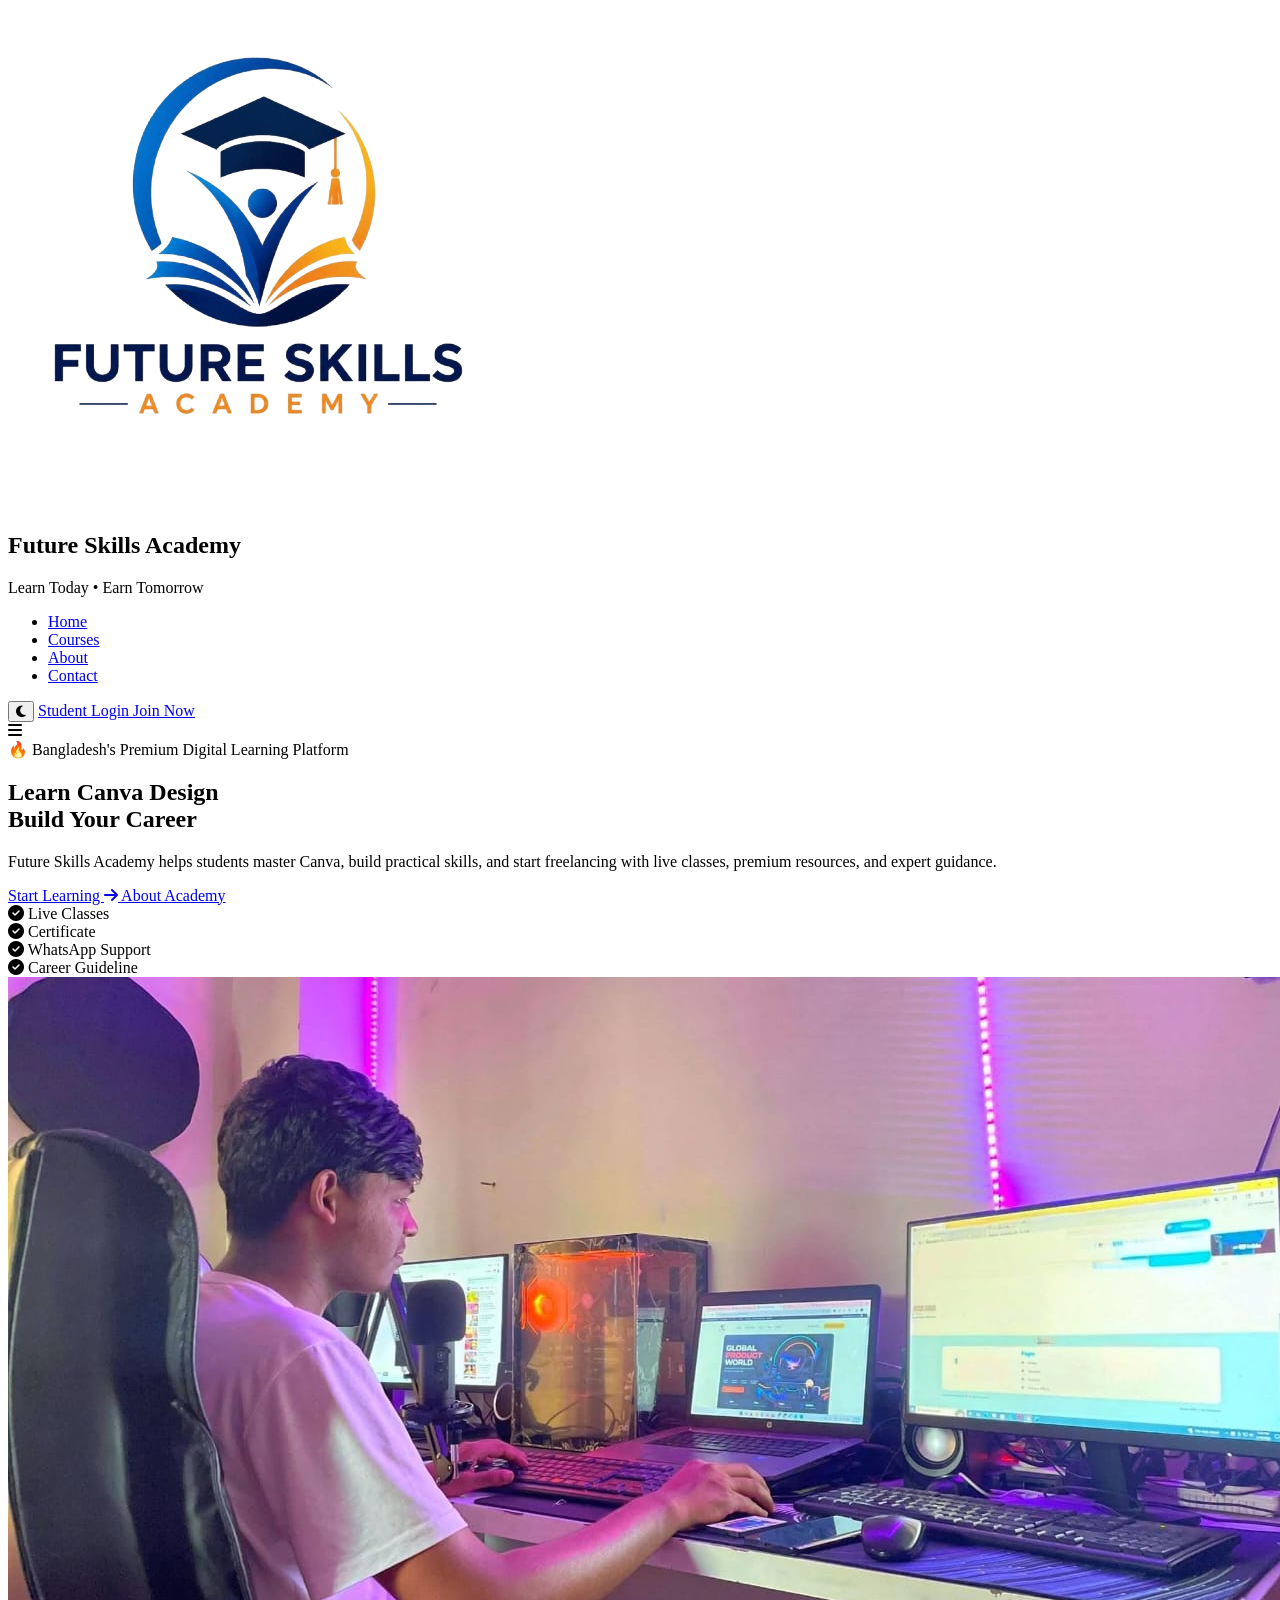
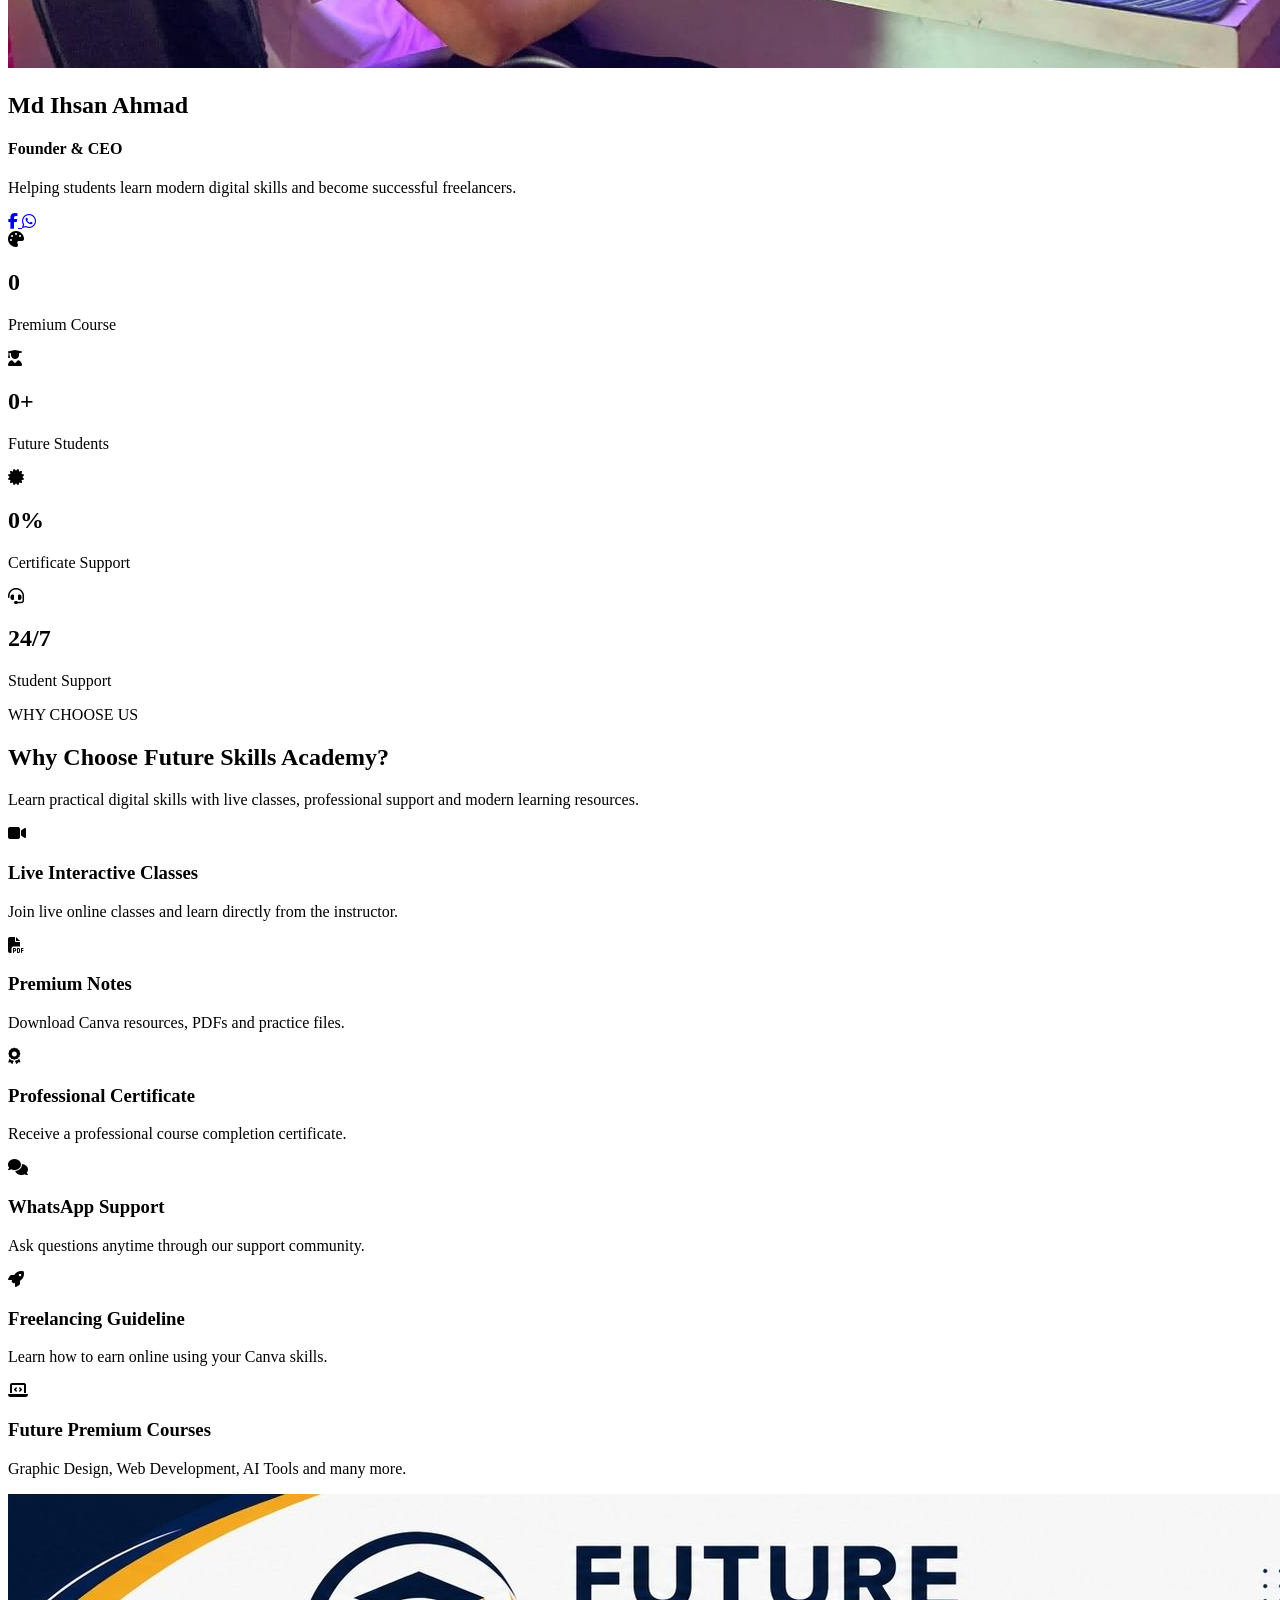
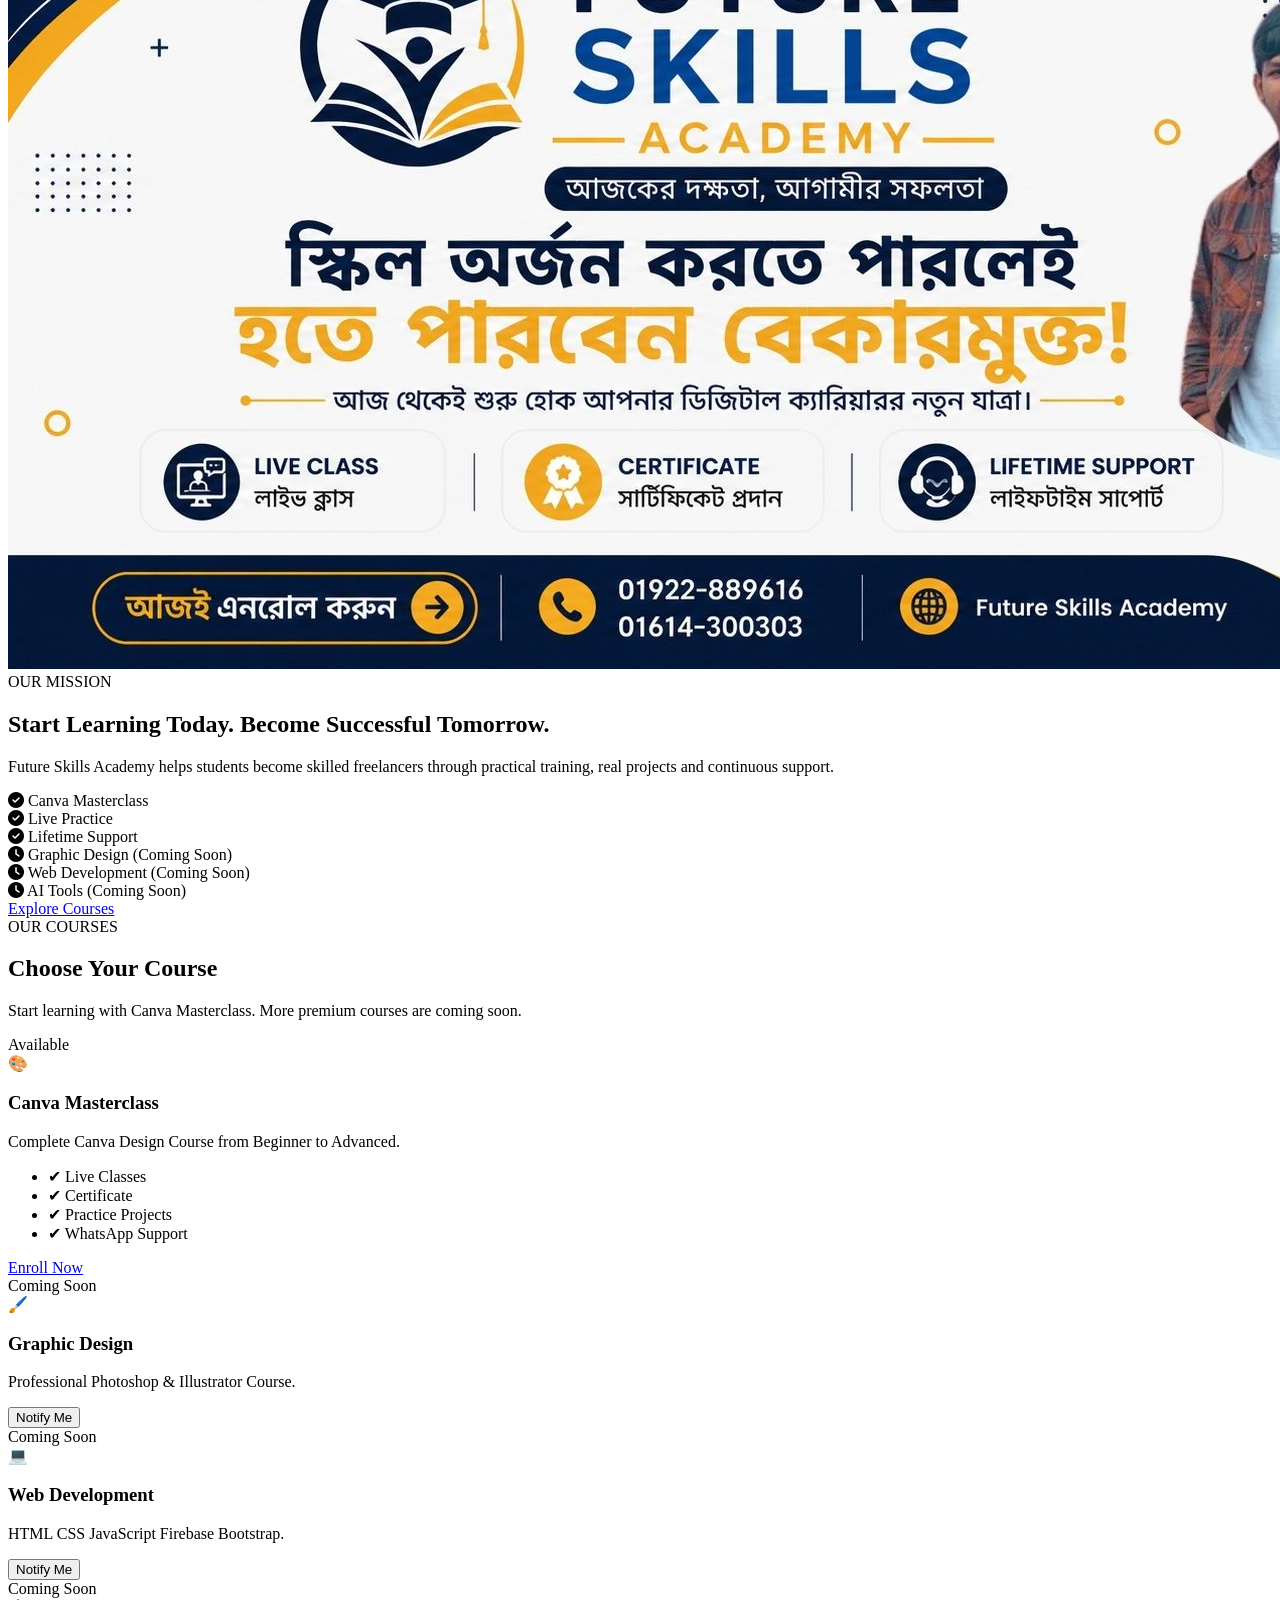
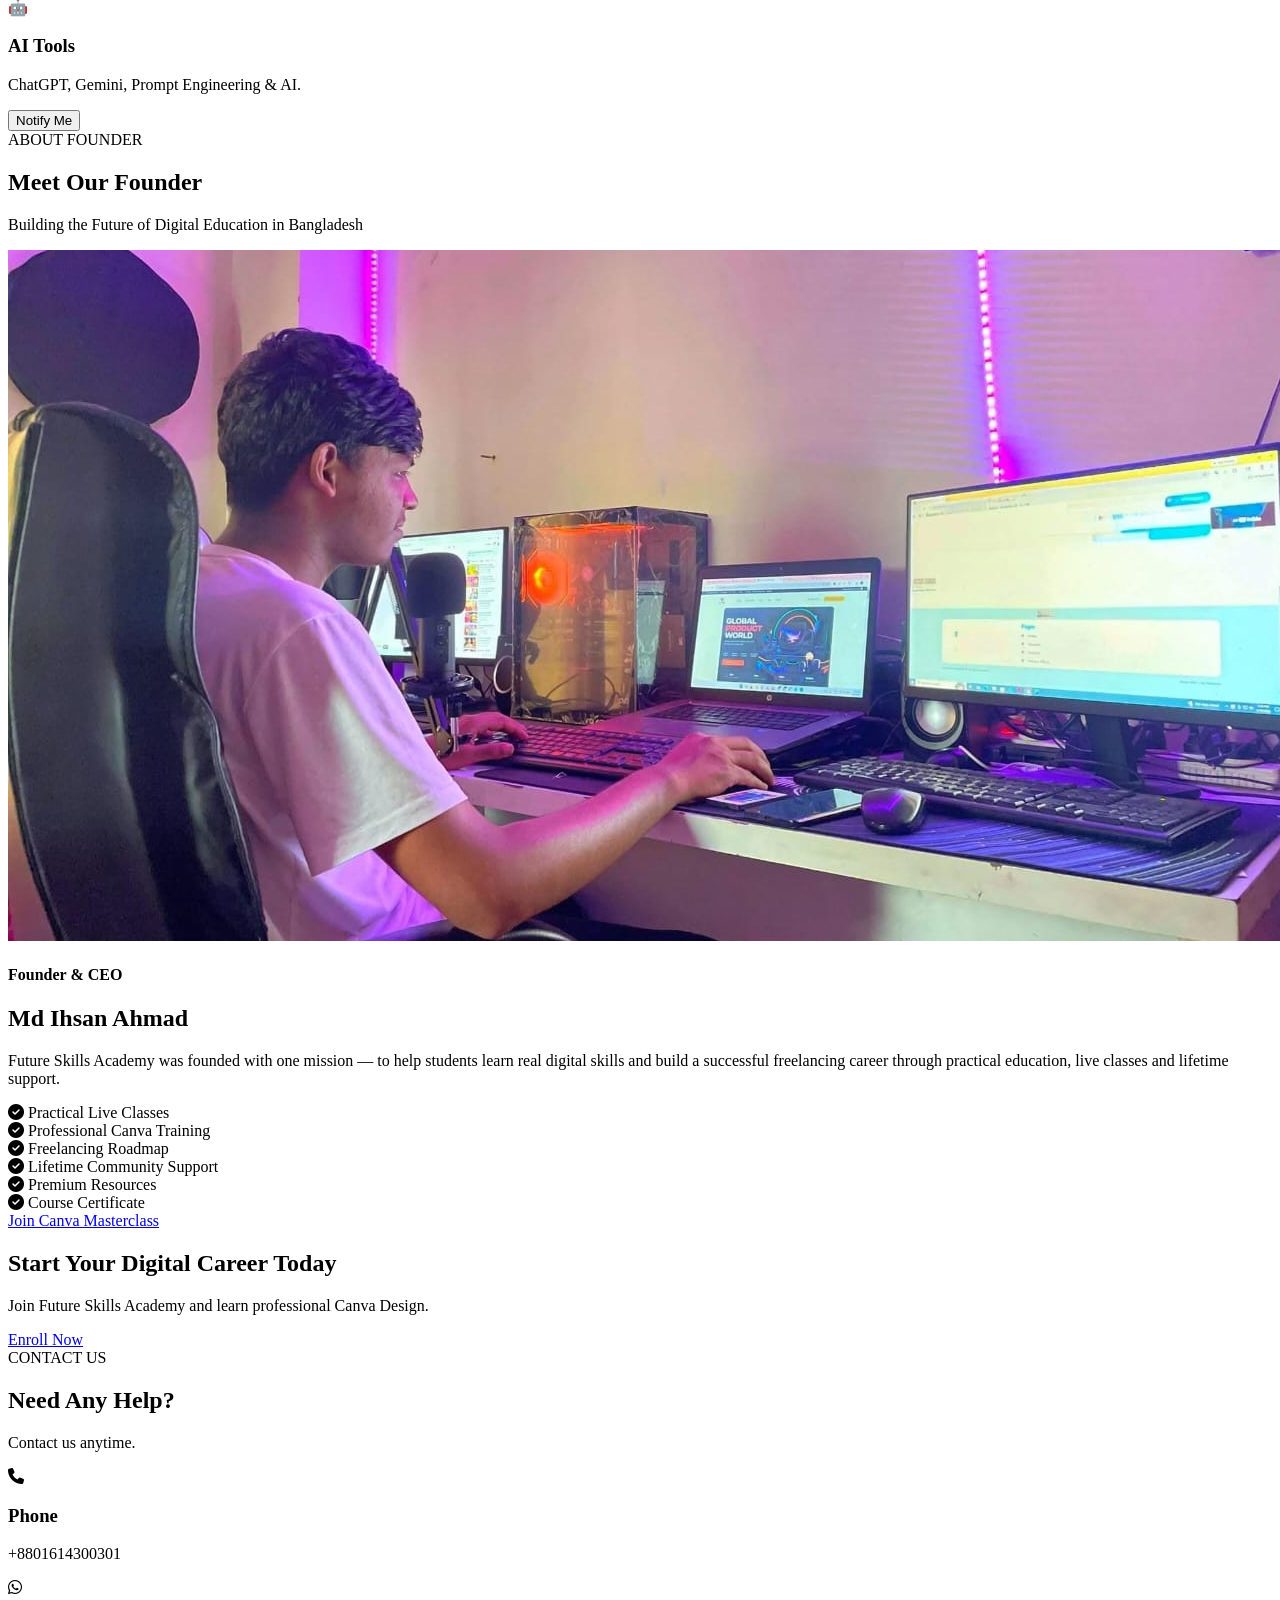
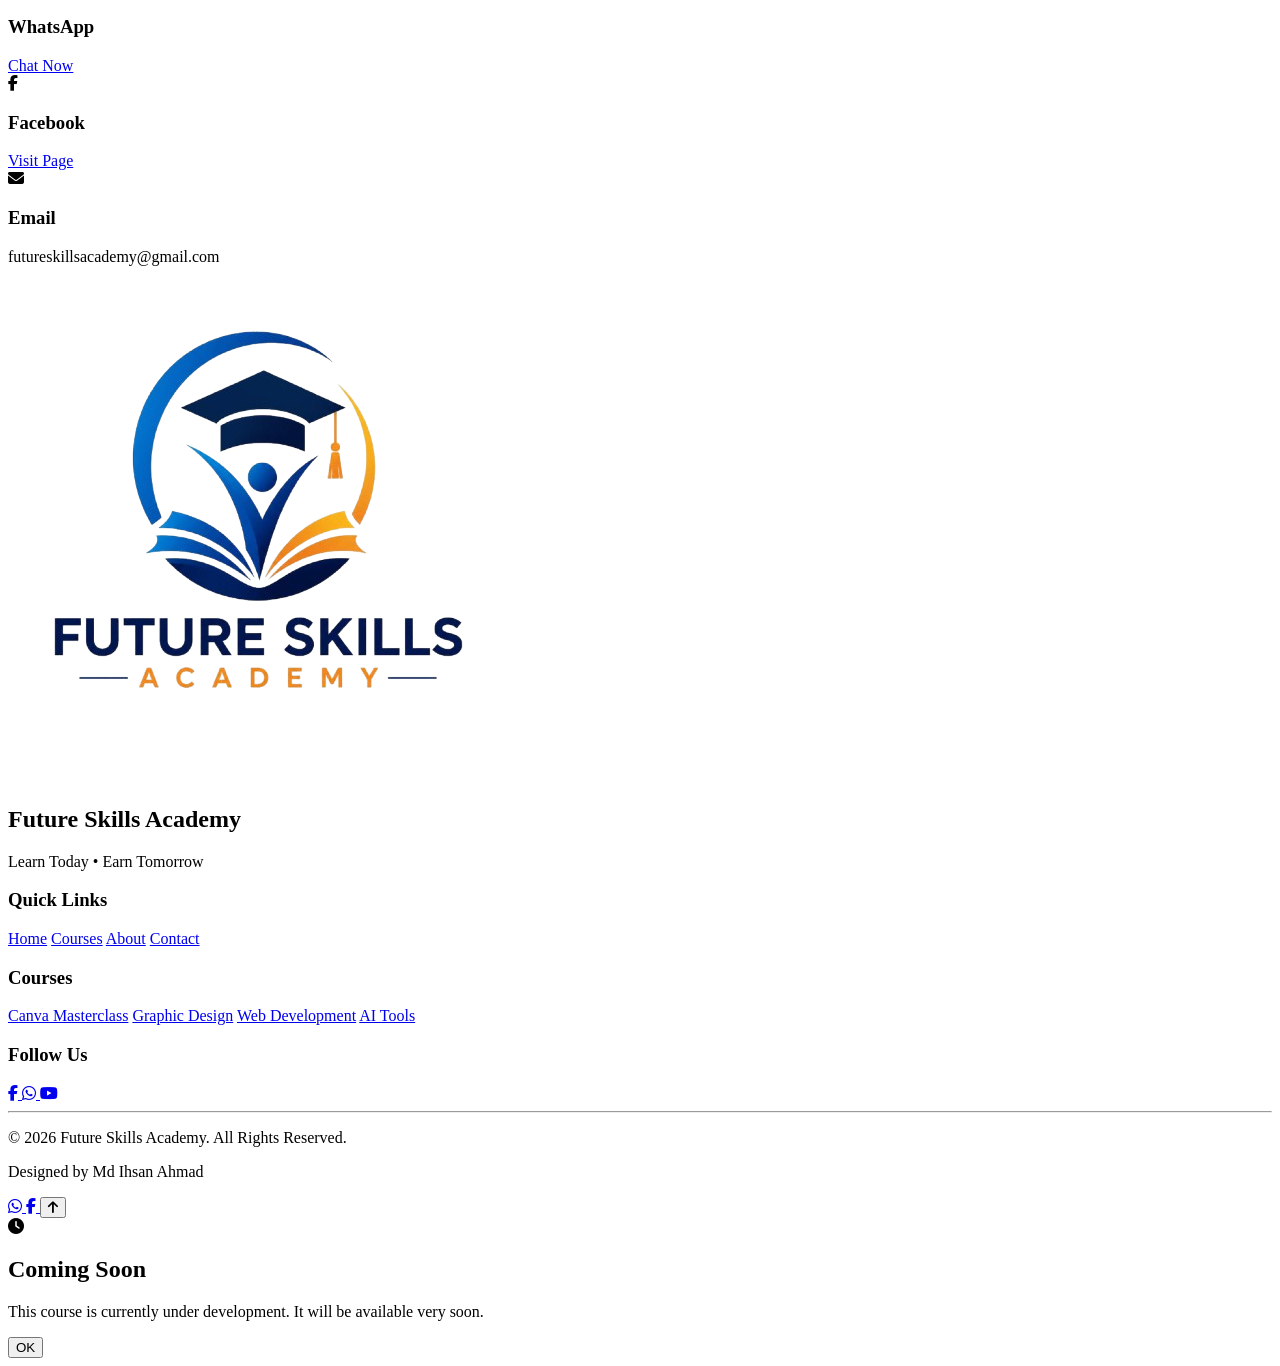
==== index.html @ feed4f9d "Add files via upload" ====
<!DOCTYPE html>
<html lang="en">

<head>

<meta charset="UTF-8">
<meta name="viewport" content="width=device-width, initial-scale=1.0">

<title>Future Skills Academy | Learn Today • Earn Tomorrow</title>

<meta name="description" content="Future Skills Academy - Learn Canva, Build Your Career & Become a Professional Freelancer.">

<meta name="keywords" content="Future Skills Academy, Canva, Freelancing, Digital Skills">

<meta name="author" content="Md Ihsan Ahmad">

<link rel="icon" href="logo.png">

<!-- Google Font -->
<link href="https://fonts.googleapis.com/css2?family=Poppins:wght@300;400;500;600;700;800&display=swap" rel="stylesheet">

<!-- Font Awesome -->
<link rel="stylesheet"
href="https://cdnjs.cloudflare.com/ajax/libs/font-awesome/6.5.2/css/all.min.css">

<!-- CSS -->
<link rel="stylesheet" href="style.css">

</head>

<body>

<!--==========================
PRELOADER
===========================-->

<div id="preloader">
    <div class="loader"></div>
</div>

<!--==========================
SCROLL PROGRESS BAR
===========================-->

<div id="progress-bar"></div>

<!--==========================
HEADER
===========================-->

<header id="header">

<nav class="navbar">

<!-- Logo -->

<div class="logo">

<img src="logo.png" alt="Future Skills Academy Logo">

<div>

<h2>Future Skills Academy</h2>

<p>Learn Today • Earn Tomorrow</p>

</div>

</div>

<!-- Menu -->

<ul class="nav-menu">

<li><a href="#home" class="active">Home</a></li>

<li><a href="#courses">Courses</a></li>

<li><a href="#about">About</a></li>

<li><a href="#contact">Contact</a></li>

</ul>

<!-- Right -->

<div class="nav-right">

<button id="theme-btn">

<i class="fa-solid fa-moon"></i>

</button>

<a href="#" class="login-btn">

Student Login

</a>

<a href="register.html" class="join-btn">

Join Now

</a>

<div id="menu-btn">

<i class="fa-solid fa-bars"></i>

</div>

</div>

</nav>

</header>

<!--==========================
HERO SECTION
===========================-->

<section class="hero" id="home">

<!-- Floating Shapes -->

<div class="shape shape1"></div>

<div class="shape shape2"></div>

<div class="shape shape3"></div>

<div class="shape shape4"></div>

<!-- Left -->

<div class="hero-left">

<div class="hero-badge">

🔥 Bangladesh's Premium Digital Learning Platform

</div>

<h1>

Learn

<span id="typing-text">

Canva Design

</span>

<br>

Build Your Career

</h1>

<p>

Future Skills Academy helps students master Canva,
build practical skills, and start freelancing with
live classes, premium resources, and expert guidance.

</p>

<div class="hero-buttons">

<a href="#courses" class="btn-main">

Start Learning

<i class="fa-solid fa-arrow-right"></i>

</a>

<a href="#about" class="btn-outline">

About Academy

</a>

</div>

<div class="hero-features">

<div>

<i class="fa-solid fa-circle-check"></i>

Live Classes

</div>

<div>

<i class="fa-solid fa-circle-check"></i>

Certificate

</div>

<div>

<i class="fa-solid fa-circle-check"></i>

WhatsApp Support

</div>

<div>

<i class="fa-solid fa-circle-check"></i>

Career Guideline

</div>

</div>

</div>

<!-- Right -->

<div class="hero-right">

<div class="founder-card">

<div class="founder-glow"></div>

<img src="founder.jpg" alt="Founder">

<h2>Md Ihsan Ahmad</h2>

<h4>Founder & CEO</h4>

<p>

Helping students learn modern digital skills
and become successful freelancers.

</p>

<div class="founder-social">

<a href="https://facebook.com" target="_blank">

<i class="fab fa-facebook-f"></i>

</a>

<a href="https://wa.me/8801614300301" target="_blank">

<i class="fab fa-whatsapp"></i>

</a>

</div>

</div>

</div>

</section>
<!--==================================
        STATISTICS
===================================-->

<section class="stats" id="stats">

<div class="stat-card">
    <i class="fa-solid fa-palette"></i>
    <h2><span class="counter" data-target="1">0</span></h2>
    <p>Premium Course</p>
</div>

<div class="stat-card">
    <i class="fa-solid fa-user-graduate"></i>
    <h2><span class="counter" data-target="500">0</span>+</h2>
    <p>Future Students</p>
</div>

<div class="stat-card">
    <i class="fa-solid fa-certificate"></i>
    <h2><span class="counter" data-target="100">0</span>%</h2>
    <p>Certificate Support</p>
</div>

<div class="stat-card">
    <i class="fa-solid fa-headset"></i>
    <h2>24/7</h2>
    <p>Student Support</p>
</div>

</section>


<!--==================================
        WHY CHOOSE US
===================================-->

<section class="features">

<div class="section-title">

<span>WHY CHOOSE US</span>

<h2>Why Choose Future Skills Academy?</h2>

<p>

Learn practical digital skills with live classes,
professional support and modern learning resources.

</p>

</div>

<div class="feature-container">

<div class="feature-card">

<i class="fa-solid fa-video"></i>

<h3>Live Interactive Classes</h3>

<p>

Join live online classes and learn directly from the instructor.

</p>

</div>

<div class="feature-card">

<i class="fa-solid fa-file-pdf"></i>

<h3>Premium Notes</h3>

<p>

Download Canva resources, PDFs and practice files.

</p>

</div>

<div class="feature-card">

<i class="fa-solid fa-award"></i>

<h3>Professional Certificate</h3>

<p>

Receive a professional course completion certificate.

</p>

</div>

<div class="feature-card">

<i class="fa-solid fa-comments"></i>

<h3>WhatsApp Support</h3>

<p>

Ask questions anytime through our support community.

</p>

</div>

<div class="feature-card">

<i class="fa-solid fa-rocket"></i>

<h3>Freelancing Guideline</h3>

<p>

Learn how to earn online using your Canva skills.

</p>

</div>

<div class="feature-card">

<i class="fa-solid fa-laptop-code"></i>

<h3>Future Premium Courses</h3>

<p>

Graphic Design, Web Development, AI Tools and many more.

</p>

</div>

</div>

</section>


<!--==================================
        ROADMAP
===================================-->

<section class="roadmap">

<div class="road-left">

<img src="banner.jpg" alt="Future Skills Academy">

</div>

<div class="road-right">

<span>OUR MISSION</span>

<h2>

Start Learning Today.

Become Successful Tomorrow.

</h2>

<p>

Future Skills Academy helps students become skilled freelancers
through practical training, real projects and continuous support.

</p>

<div class="road-list">

<div><i class="fa-solid fa-circle-check"></i> Canva Masterclass</div>

<div><i class="fa-solid fa-circle-check"></i> Live Practice</div>

<div><i class="fa-solid fa-circle-check"></i> Lifetime Support</div>

<div><i class="fa-solid fa-clock"></i> Graphic Design (Coming Soon)</div>

<div><i class="fa-solid fa-clock"></i> Web Development (Coming Soon)</div>

<div><i class="fa-solid fa-clock"></i> AI Tools (Coming Soon)</div>

</div>

<a href="#courses" class="btn-main">

Explore Courses

</a>

</div>

</section>


<!--==================================
        COURSES
===================================-->

<section class="courses" id="courses">

<div class="section-title">

<span>OUR COURSES</span>

<h2>Choose Your Course</h2>

<p>

Start learning with Canva Masterclass.

More premium courses are coming soon.

</p>

</div>

<div class="course-container">


<!-- Canva -->

<div class="course-card active-course">

<span class="course-tag available">

Available

</span>

<div class="course-icon">

🎨

</div>

<h3>Canva Masterclass</h3>

<p>

Complete Canva Design Course from Beginner to Advanced.

</p>

<ul>

<li>✔ Live Classes</li>

<li>✔ Certificate</li>

<li>✔ Practice Projects</li>

<li>✔ WhatsApp Support</li>

</ul>

<a href="register.html" class="course-btn">

Enroll Now

</a>

</div>


<!-- Graphic -->

<div class="course-card coming-course">

<span class="course-tag">

Coming Soon

</span>

<div class="course-icon">

🖌️

</div>

<h3>Graphic Design</h3>

<p>

Professional Photoshop & Illustrator Course.

</p>

<button class="course-btn notify-btn">

Notify Me

</button>

</div>


<!-- Web -->

<div class="course-card coming-course">

<span class="course-tag">

Coming Soon

</span>

<div class="course-icon">

💻

</div>

<h3>Web Development</h3>

<p>

HTML CSS JavaScript Firebase Bootstrap.

</p>

<button class="course-btn notify-btn">

Notify Me

</button>

</div>


<!-- AI -->

<div class="course-card coming-course">

<span class="course-tag">

Coming Soon

</span>

<div class="course-icon">

🤖

</div>

<h3>AI Tools</h3>

<p>

ChatGPT, Gemini, Prompt Engineering & AI.

</p>

<button class="course-btn notify-btn">

Notify Me

</button>

</div>

</div>

</section>
<!--==================================
        ABOUT FOUNDER
===================================-->

<section class="about" id="about">

<div class="section-title">

<span>ABOUT FOUNDER</span>

<h2>Meet Our Founder</h2>

<p>
Building the Future of Digital Education in Bangladesh
</p>

</div>

<div class="about-container">

<div class="about-image">

<div class="image-ring"></div>

<img src="founder.jpg" alt="Md Ihsan Ahmad">

</div>

<div class="about-content">

<h4>Founder & CEO</h4>

<h2>Md Ihsan Ahmad</h2>

<p>

Future Skills Academy was founded with one mission —
to help students learn real digital skills and build a
successful freelancing career through practical education,
live classes and lifetime support.

</p>

<div class="about-list">

<div>
<i class="fa-solid fa-circle-check"></i>
Practical Live Classes
</div>

<div>
<i class="fa-solid fa-circle-check"></i>
Professional Canva Training
</div>

<div>
<i class="fa-solid fa-circle-check"></i>
Freelancing Roadmap
</div>

<div>
<i class="fa-solid fa-circle-check"></i>
Lifetime Community Support
</div>

<div>
<i class="fa-solid fa-circle-check"></i>
Premium Resources
</div>

<div>
<i class="fa-solid fa-circle-check"></i>
Course Certificate
</div>

</div>

<a href="register.html" class="btn-main">

Join Canva Masterclass

</a>

</div>

</div>

</section>

<!--==================================
        CALL TO ACTION
===================================-->

<section class="cta">

<div class="cta-box">

<h2>

Start Your Digital Career Today

</h2>

<p>

Join Future Skills Academy and learn professional Canva Design.

</p>

<a href="register.html" class="btn-main">

Enroll Now

</a>

</div>

</section>

<!--==================================
        CONTACT
===================================-->

<section class="contact" id="contact">

<div class="section-title">

<span>CONTACT US</span>

<h2>Need Any Help?</h2>

<p>

Contact us anytime.

</p>

</div>

<div class="contact-container">

<div class="contact-card">

<i class="fa-solid fa-phone"></i>

<h3>Phone</h3>

<p>

+8801614300301

</p>

</div>

<div class="contact-card">

<i class="fa-brands fa-whatsapp"></i>

<h3>WhatsApp</h3>

<a href="https://wa.me/8801614300301" target="_blank">

Chat Now

</a>

</div>

<div class="contact-card">

<i class="fa-brands fa-facebook-f"></i>

<h3>Facebook</h3>

<a href="https://facebook.com/profile.php?id=61591998293413" target="_blank">

Visit Page

</a>

</div>

<div class="contact-card">

<i class="fa-solid fa-envelope"></i>

<h3>Email</h3>

<p>

futureskillsacademy@gmail.com

</p>

</div>

</div>

</section>

<!--==================================
        FOOTER
===================================-->

<footer>

<div class="footer-top">

<div class="footer-logo">

<img src="logo.png" alt="Logo">

<h2>Future Skills Academy</h2>

<p>

Learn Today • Earn Tomorrow

</p>

</div>

<div class="footer-links">

<h3>Quick Links</h3>

<a href="#home">Home</a>

<a href="#courses">Courses</a>

<a href="#about">About</a>

<a href="#contact">Contact</a>

</div>

<div class="footer-links">

<h3>Courses</h3>

<a href="#">Canva Masterclass</a>

<a href="#" class="coming-link">Graphic Design</a>

<a href="#" class="coming-link">Web Development</a>

<a href="#" class="coming-link">AI Tools</a>

</div>

<div class="footer-links">

<h3>Follow Us</h3>

<div class="footer-social">

<a href="https://facebook.com/profile.php?id=61591998293413" target="_blank">

<i class="fab fa-facebook-f"></i>

</a>

<a href="https://wa.me/8801614300301" target="_blank">

<i class="fab fa-whatsapp"></i>

</a>

<a href="#">

<i class="fab fa-youtube"></i>

</a>

</div>

</div>

</div>

<hr>

<div class="footer-bottom">

<p>

© 2026 Future Skills Academy.
All Rights Reserved.

</p>

<p>

Designed by Md Ihsan Ahmad

</p>

</div>

</footer>

<!--==================================
FLOATING BUTTONS
===================================-->

<a href="https://wa.me/8801614300301"

class="whatsapp"

target="_blank">

<i class="fab fa-whatsapp"></i>

</a>

<a href="https://facebook.com/profile.php?id=61591998293413"

class="facebook"

target="_blank">

<i class="fab fa-facebook-f"></i>

</a>

<!-- Back To Top -->

<button id="topBtn">

<i class="fa-solid fa-arrow-up"></i>

</button>

<!-- Coming Soon Popup -->

<div id="popup">

<div class="popup-box">

<i class="fa-solid fa-clock"></i>

<h2>Coming Soon</h2>

<p>

This course is currently under development.

It will be available very soon.

</p>

<button id="closePopup">

OK

</button>

</div>

</div>

<script src="script.js"></script>

</body>
</html>
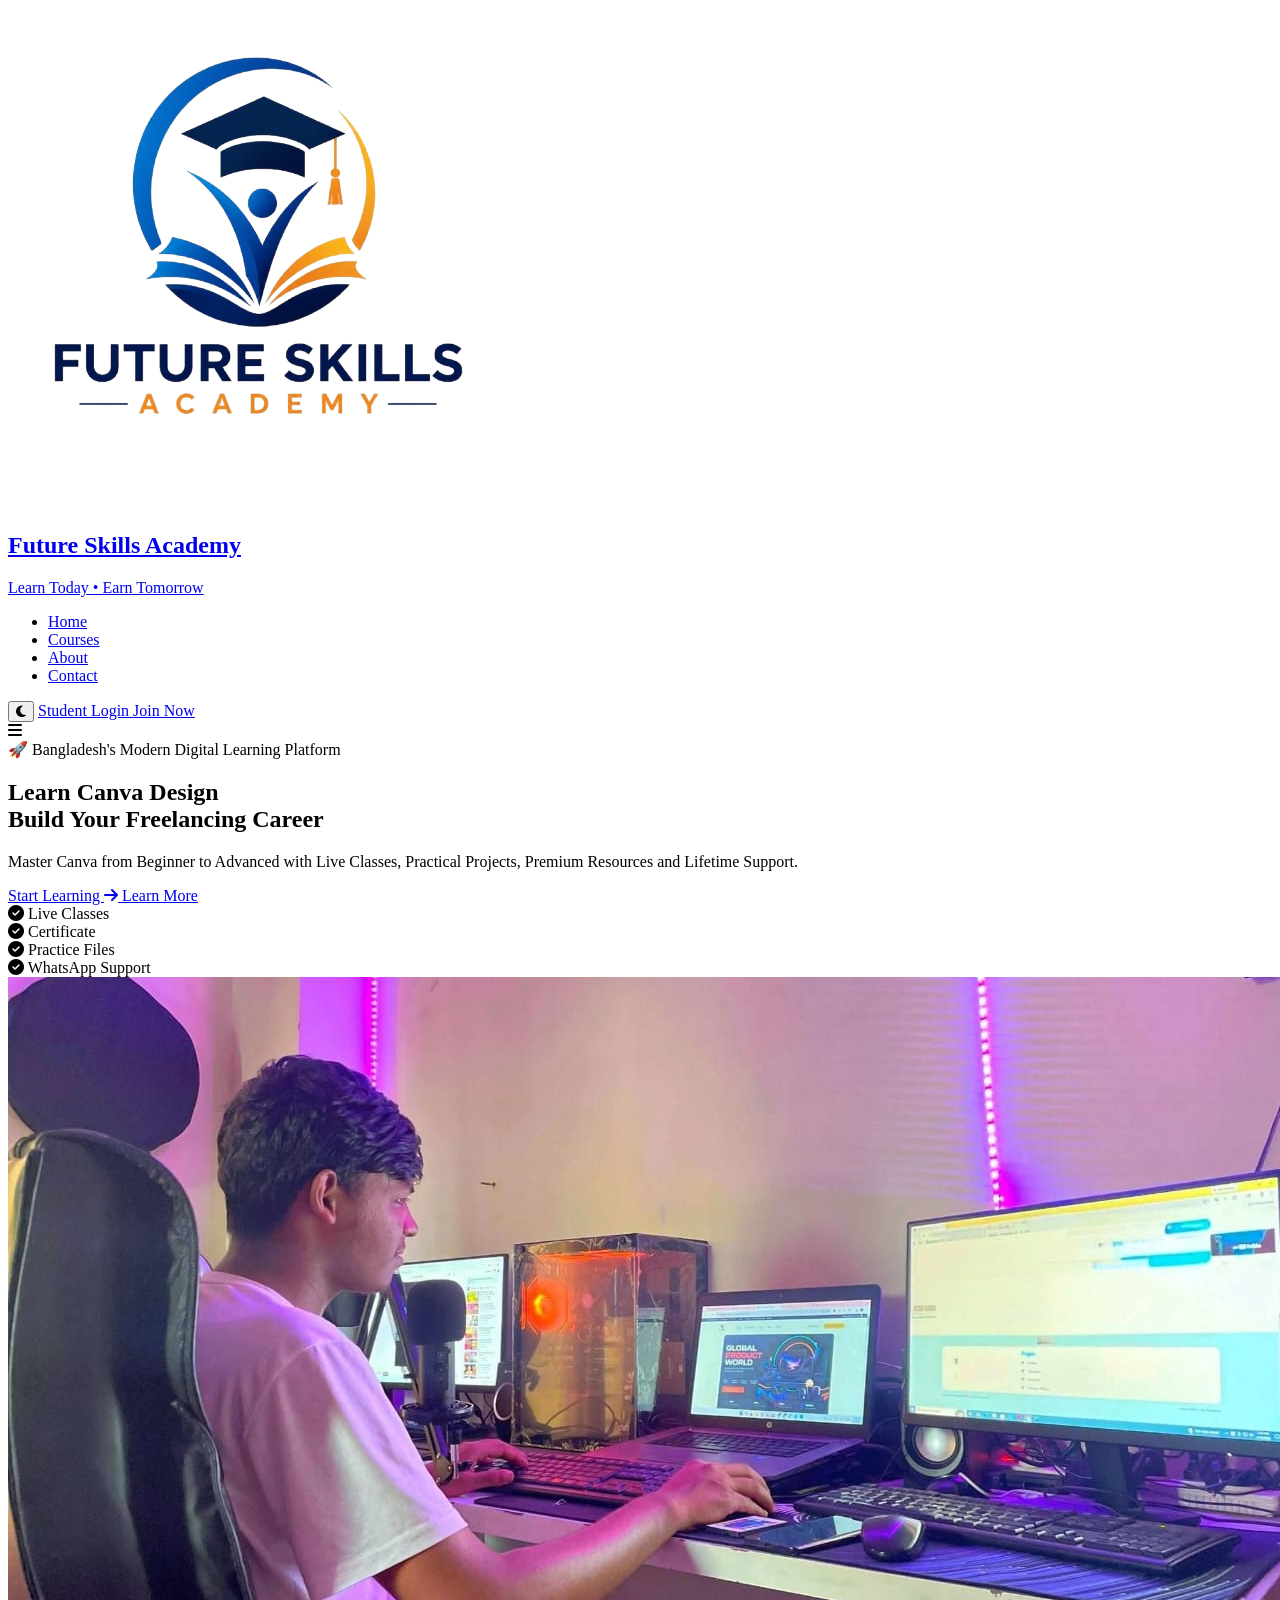
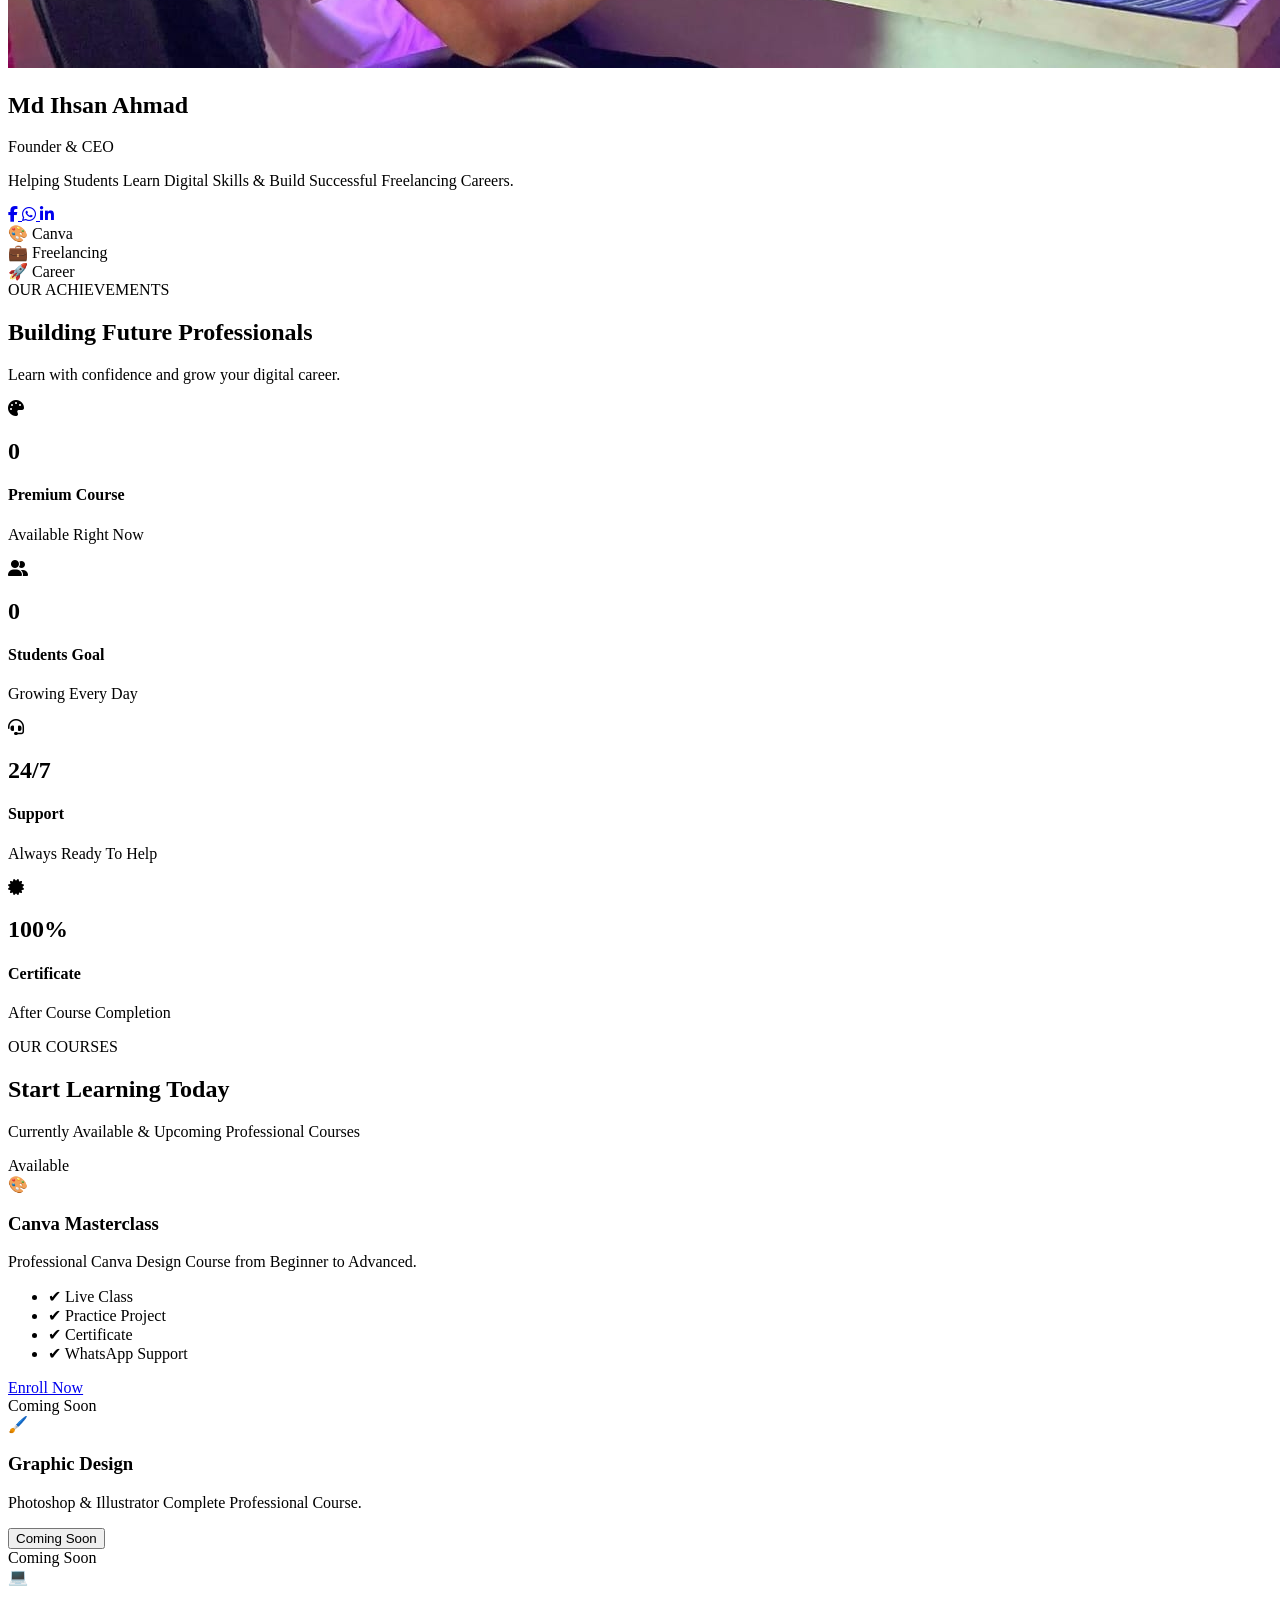
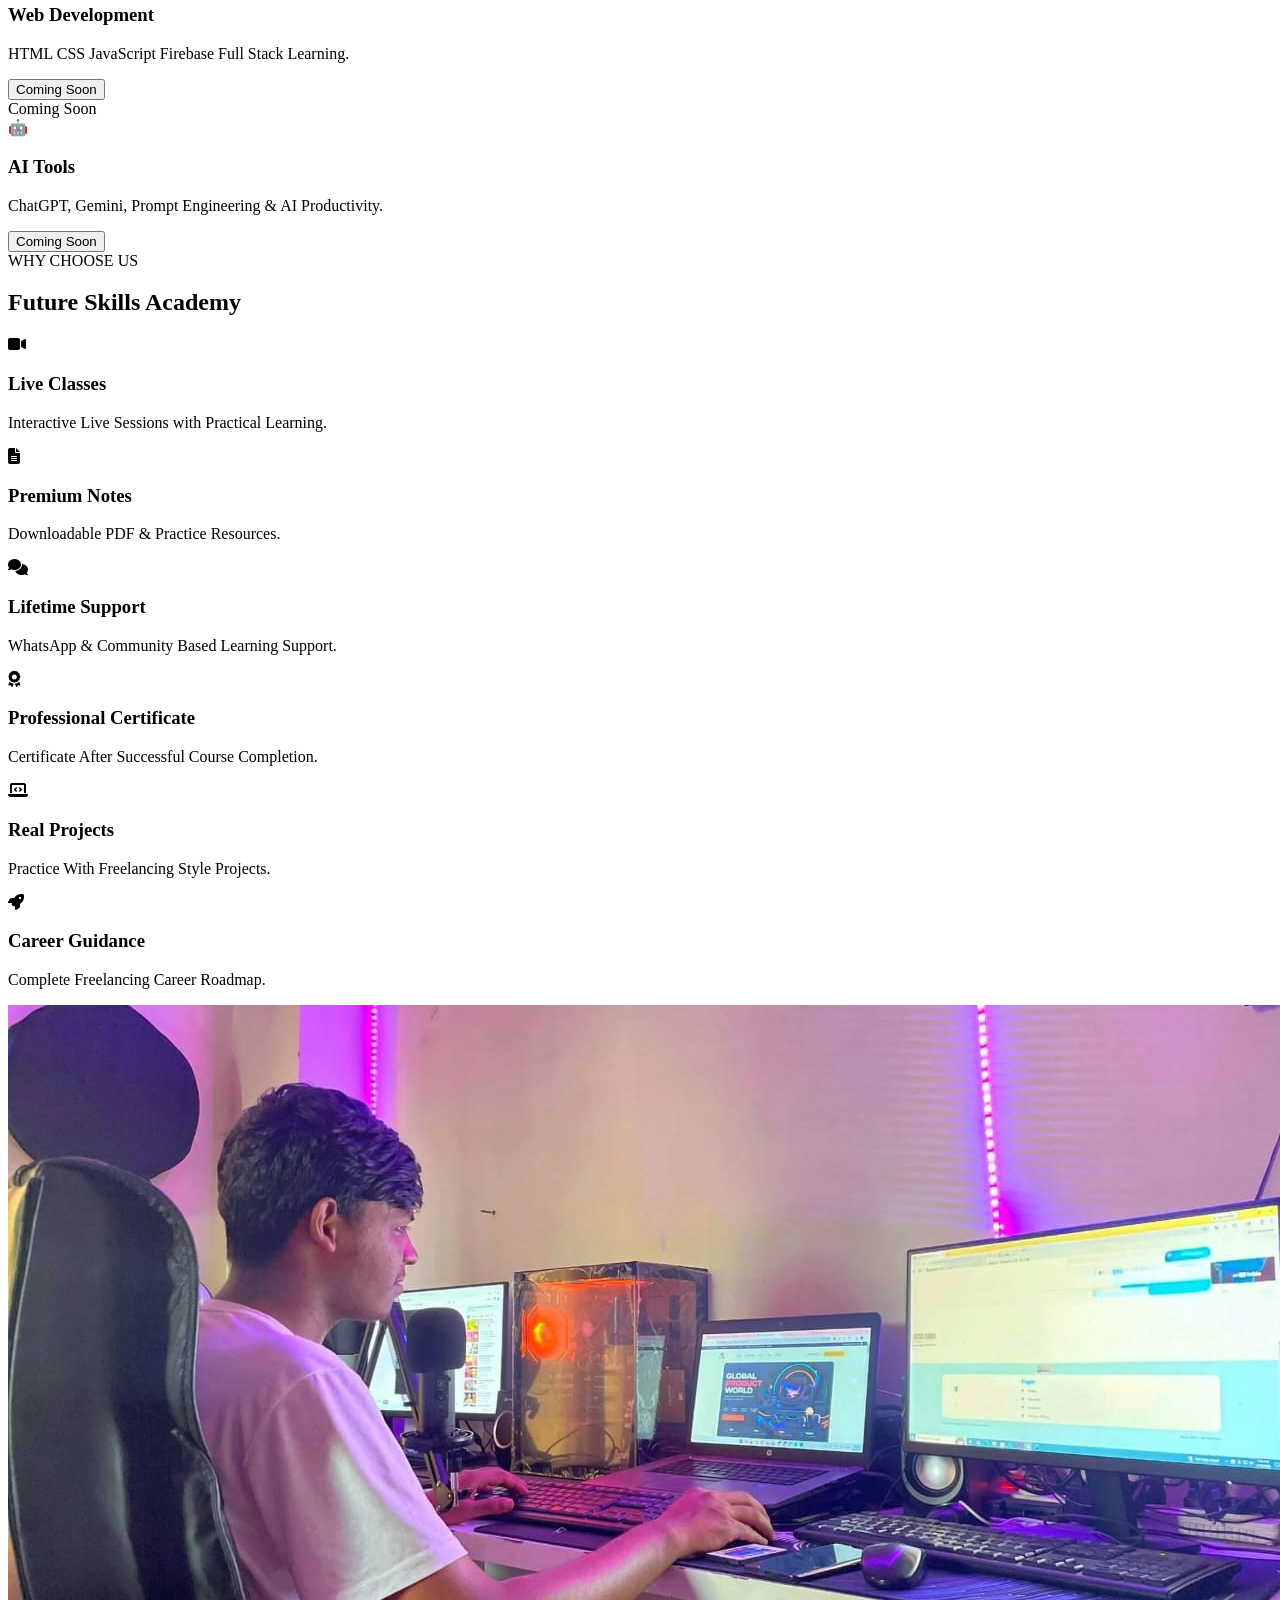
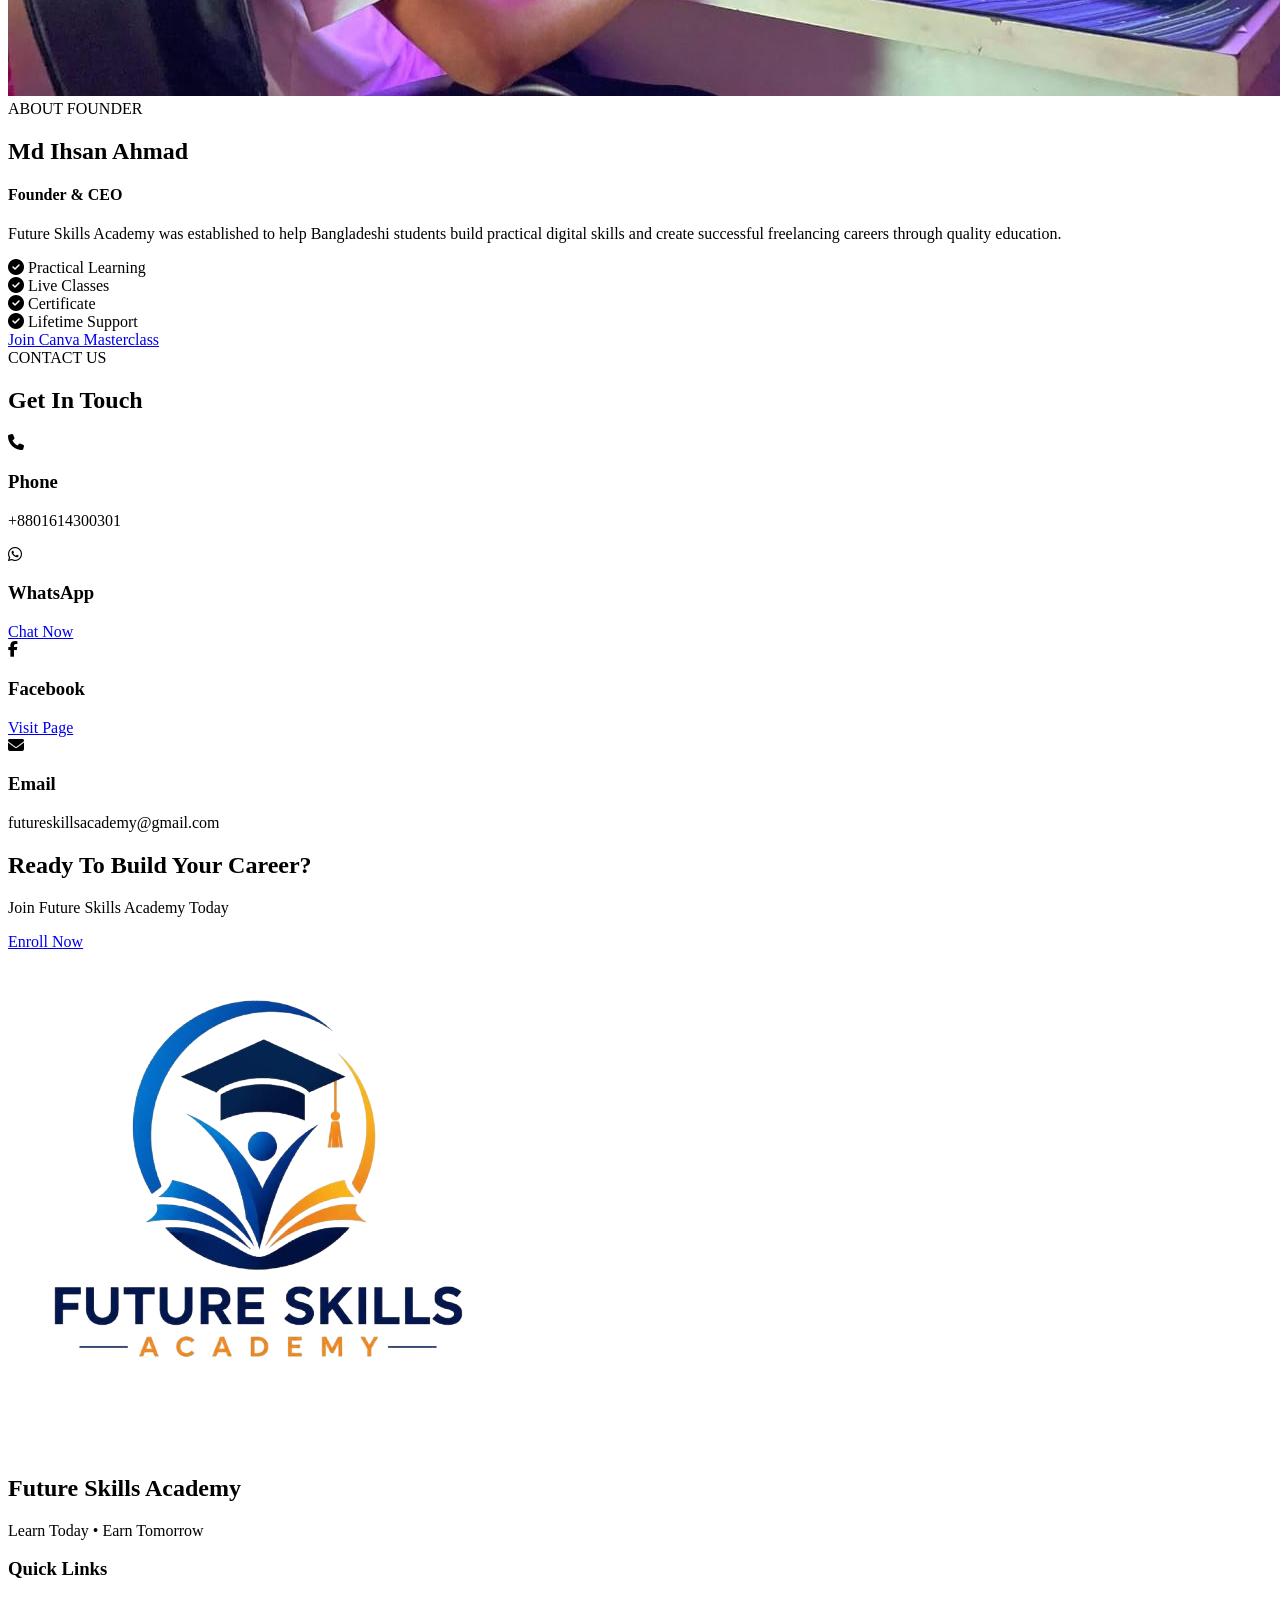
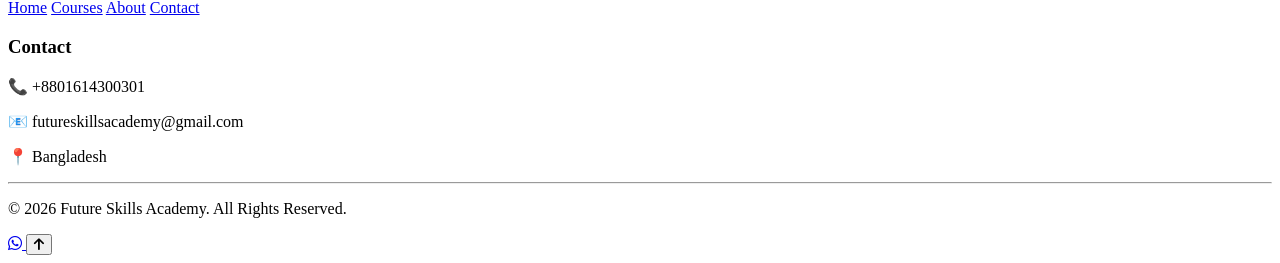
==== commit b632772c: "Add files via upload" ====
--- a/index.html
+++ b/index.html
@@ -2,51 +2,52 @@
 <html lang="en">
 
 <head>
-
-<meta charset="UTF-8">
-<meta name="viewport" content="width=device-width, initial-scale=1.0">
-
-<title>Future Skills Academy | Learn Today • Earn Tomorrow</title>
-
-<meta name="description" content="Future Skills Academy - Learn Canva, Build Your Career & Become a Professional Freelancer.">
-
-<meta name="keywords" content="Future Skills Academy, Canva, Freelancing, Digital Skills">
-
-<meta name="author" content="Md Ihsan Ahmad">
-
-<link rel="icon" href="logo.png">
-
-<!-- Google Font -->
-<link href="https://fonts.googleapis.com/css2?family=Poppins:wght@300;400;500;600;700;800&display=swap" rel="stylesheet">
-
-<!-- Font Awesome -->
-<link rel="stylesheet"
-href="https://cdnjs.cloudflare.com/ajax/libs/font-awesome/6.5.2/css/all.min.css">
-
-<!-- CSS -->
-<link rel="stylesheet" href="style.css">
-
+  <meta charset="UTF-8">
+  <meta name="viewport" content="width=device-width, initial-scale=1.0">
+
+  <title>Future Skills Academy | Learn Today • Earn Tomorrow</title>
+
+  <meta name="description"
+    content="Future Skills Academy - Professional Canva & Digital Skills Learning Platform">
+
+  <meta name="keywords"
+    content="Canva, Future Skills Academy, Freelancing, Graphic Design">
+
+  <meta name="author" content="Md Ihsan Ahmad">
+
+  <link rel="icon" href="logo.png">
+
+  <!-- Google Font -->
+  <link href="https://fonts.googleapis.com/css2?family=Poppins:wght@300;400;500;600;700;800&display=swap"
+    rel="stylesheet">
+
+  <!-- Font Awesome -->
+  <link rel="stylesheet"
+    href="https://cdnjs.cloudflare.com/ajax/libs/font-awesome/6.5.2/css/all.min.css">
+
+  <!-- CSS -->
+  <link rel="stylesheet" href="style.css">
 </head>
 
 <body>
 
-<!--==========================
+<!--==============================
 PRELOADER
-===========================-->
+===============================-->
 
 <div id="preloader">
     <div class="loader"></div>
 </div>
 
-<!--==========================
-SCROLL PROGRESS BAR
-===========================-->
-
-<div id="progress-bar"></div>
-
-<!--==========================
+<!--==============================
+CUSTOM CURSOR
+===============================-->
+
+<div class="cursor"></div>
+
+<!--==============================
 HEADER
-===========================-->
+===============================-->
 
 <header id="header">
 
@@ -54,9 +55,9 @@
 
 <!-- Logo -->
 
-<div class="logo">
-
-<img src="logo.png" alt="Future Skills Academy Logo">
+<a href="#" class="logo">
+
+<img src="logo.png" alt="Future Skills Academy">
 
 <div>
 
@@ -66,7 +67,7 @@
 
 </div>
 
-</div>
+</a>
 
 <!-- Menu -->
 
@@ -92,7 +93,7 @@
 
 </button>
 
-<a href="#" class="login-btn">
+<a href="login.html" class="login-btn">
 
 Student Login
 
@@ -115,805 +116,669 @@
 </nav>
 
 </header>
-
-<!--==========================
-HERO SECTION
-===========================-->
+<!--================================
+        HERO SECTION
+=================================-->
 
 <section class="hero" id="home">
 
-<!-- Floating Shapes -->
-
-<div class="shape shape1"></div>
-
-<div class="shape shape2"></div>
-
-<div class="shape shape3"></div>
-
-<div class="shape shape4"></div>
-
-<!-- Left -->
-
-<div class="hero-left">
-
-<div class="hero-badge">
-
-🔥 Bangladesh's Premium Digital Learning Platform
-
-</div>
-
-<h1>
-
-Learn
-
-<span id="typing-text">
-
-Canva Design
-
-</span>
-
-<br>
-
-Build Your Career
-
-</h1>
-
-<p>
-
-Future Skills Academy helps students master Canva,
-build practical skills, and start freelancing with
-live classes, premium resources, and expert guidance.
-
-</p>
-
-<div class="hero-buttons">
-
-<a href="#courses" class="btn-main">
-
-Start Learning
-
-<i class="fa-solid fa-arrow-right"></i>
+    <!-- Animated Background -->
+    <div class="hero-bg">
+        <span class="circle c1"></span>
+        <span class="circle c2"></span>
+        <span class="circle c3"></span>
+        <span class="circle c4"></span>
+        <span class="grid"></span>
+    </div>
+
+    <div class="hero-container">
+
+        <!-- Left -->
+        <div class="hero-content">
+
+            <div class="hero-badge">
+                🚀 Bangladesh's Modern Digital Learning Platform
+            </div>
+
+            <h1>
+                Learn <span>Canva Design</span><br>
+                Build Your Freelancing Career
+            </h1>
+
+            <p>
+                Master Canva from Beginner to Advanced with Live Classes,
+                Practical Projects, Premium Resources and Lifetime Support.
+            </p>
+
+            <div class="hero-buttons">
+
+                <a href="#courses" class="btn-main">
+                    Start Learning
+                    <i class="fa-solid fa-arrow-right"></i>
+                </a>
+
+                <a href="#about" class="btn-outline">
+                    Learn More
+                </a>
+
+            </div>
+
+            <div class="hero-features">
+
+                <div>
+                    <i class="fa-solid fa-circle-check"></i>
+                    Live Classes
+                </div>
+
+                <div>
+                    <i class="fa-solid fa-circle-check"></i>
+                    Certificate
+                </div>
+
+                <div>
+                    <i class="fa-solid fa-circle-check"></i>
+                    Practice Files
+                </div>
+
+                <div>
+                    <i class="fa-solid fa-circle-check"></i>
+                    WhatsApp Support
+                </div>
+
+            </div>
+
+        </div>
+
+        <!-- Right -->
+
+        <div class="hero-image">
+
+            <div class="founder-card">
+
+                <div class="card-light"></div>
+
+                <img src="founder.jpg" alt="Founder">
+
+                <h2>Md Ihsan Ahmad</h2>
+
+                <span>Founder & CEO</span>
+
+                <p>
+                    Helping Students Learn Digital Skills &
+                    Build Successful Freelancing Careers.
+                </p>
+
+                <div class="founder-social">
+
+                    <a href="https://facebook.com" target="_blank">
+                        <i class="fab fa-facebook-f"></i>
+                    </a>
+
+                    <a href="https://wa.me/8801614300301" target="_blank">
+                        <i class="fab fa-whatsapp"></i>
+                    </a>
+
+                    <a href="#">
+                        <i class="fab fa-linkedin-in"></i>
+                    </a>
+
+                </div>
+
+            </div>
+
+        </div>
+
+    </div>
+
+    <!-- Floating Cards -->
+
+    <div class="floating-card card1">
+        🎨 Canva
+    </div>
+
+    <div class="floating-card card2">
+        💼 Freelancing
+    </div>
+
+    <div class="floating-card card3">
+        🚀 Career
+    </div>
+
+    <!-- Scroll -->
+
+    <a href="#courses" class="scroll-down">
+
+        <span></span>
+
+    </a>
+
+</section>
+<!--================================
+        STATISTICS
+=================================-->
+
+<section class="stats" id="stats">
+
+<div class="section-title">
+
+<span>OUR ACHIEVEMENTS</span>
+
+<h2>Building Future Professionals</h2>
+
+<p>
+Learn with confidence and grow your digital career.
+</p>
+
+</div>
+
+<div class="stats-container">
+
+<div class="stat-card">
+
+<i class="fa-solid fa-palette"></i>
+
+<h2 class="counter" data-target="1">0</h2>
+
+<h4>Premium Course</h4>
+
+<p>Available Right Now</p>
+
+</div>
+
+<div class="stat-card">
+
+<i class="fa-solid fa-user-group"></i>
+
+<h2 class="counter" data-target="500">0</h2>
+
+<h4>Students Goal</h4>
+
+<p>Growing Every Day</p>
+
+</div>
+
+<div class="stat-card">
+
+<i class="fa-solid fa-headset"></i>
+
+<h2>24/7</h2>
+
+<h4>Support</h4>
+
+<p>Always Ready To Help</p>
+
+</div>
+
+<div class="stat-card">
+
+<i class="fa-solid fa-certificate"></i>
+
+<h2>100%</h2>
+
+<h4>Certificate</h4>
+
+<p>After Course Completion</p>
+
+</div>
+
+</div>
+
+</section>
+
+<!--================================
+        COURSES
+=================================-->
+
+<section class="courses" id="courses">
+
+<div class="section-title">
+
+<span>OUR COURSES</span>
+
+<h2>Start Learning Today</h2>
+
+<p>
+Currently Available & Upcoming Professional Courses
+</p>
+
+</div>
+
+<div class="course-grid">
+
+<!-- Canva -->
+
+<div class="course-card active-course">
+
+<div class="course-status available">
+Available
+</div>
+
+<div class="course-icon">
+
+🎨
+
+</div>
+
+<h3>Canva Masterclass</h3>
+
+<p>
+Professional Canva Design Course from Beginner to Advanced.
+</p>
+
+<ul>
+
+<li>✔ Live Class</li>
+<li>✔ Practice Project</li>
+<li>✔ Certificate</li>
+<li>✔ WhatsApp Support</li>
+
+</ul>
+
+<a href="register.html" class="course-btn">
+
+Enroll Now
 
 </a>
 
-<a href="#about" class="btn-outline">
-
-About Academy
+</div>
+
+<!-- Graphic -->
+
+<div class="course-card">
+
+<div class="course-status">
+
+Coming Soon
+
+</div>
+
+<div class="course-icon">
+
+🖌️
+
+</div>
+
+<h3>Graphic Design</h3>
+
+<p>
+
+Photoshop & Illustrator Complete Professional Course.
+
+</p>
+
+<button class="course-btn coming-btn">
+
+Coming Soon
+
+</button>
+
+</div>
+
+<!-- Web -->
+
+<div class="course-card">
+
+<div class="course-status">
+
+Coming Soon
+
+</div>
+
+<div class="course-icon">
+
+💻
+
+</div>
+
+<h3>Web Development</h3>
+
+<p>
+
+HTML CSS JavaScript Firebase Full Stack Learning.
+
+</p>
+
+<button class="course-btn coming-btn">
+
+Coming Soon
+
+</button>
+
+</div>
+
+<!-- AI -->
+
+<div class="course-card">
+
+<div class="course-status">
+
+Coming Soon
+
+</div>
+
+<div class="course-icon">
+
+🤖
+
+</div>
+
+<h3>AI Tools</h3>
+
+<p>
+
+ChatGPT, Gemini, Prompt Engineering & AI Productivity.
+
+</p>
+
+<button class="course-btn coming-btn">
+
+Coming Soon
+
+</button>
+
+</div>
+
+</div>
+
+</section>
+
+<!--================================
+        WHY CHOOSE US
+=================================-->
+
+<section class="features">
+
+<div class="section-title">
+
+<span>WHY CHOOSE US</span>
+
+<h2>Future Skills Academy</h2>
+
+</div>
+
+<div class="feature-grid">
+
+<div class="feature-card">
+
+<i class="fa-solid fa-video"></i>
+
+<h3>Live Classes</h3>
+
+<p>Interactive Live Sessions with Practical Learning.</p>
+
+</div>
+
+<div class="feature-card">
+
+<i class="fa-solid fa-file-lines"></i>
+
+<h3>Premium Notes</h3>
+
+<p>Downloadable PDF & Practice Resources.</p>
+
+</div>
+
+<div class="feature-card">
+
+<i class="fa-solid fa-comments"></i>
+
+<h3>Lifetime Support</h3>
+
+<p>WhatsApp & Community Based Learning Support.</p>
+
+</div>
+
+<div class="feature-card">
+
+<i class="fa-solid fa-award"></i>
+
+<h3>Professional Certificate</h3>
+
+<p>Certificate After Successful Course Completion.</p>
+
+</div>
+
+<div class="feature-card">
+
+<i class="fa-solid fa-laptop-code"></i>
+
+<h3>Real Projects</h3>
+
+<p>Practice With Freelancing Style Projects.</p>
+
+</div>
+
+<div class="feature-card">
+
+<i class="fa-solid fa-rocket"></i>
+
+<h3>Career Guidance</h3>
+
+<p>Complete Freelancing Career Roadmap.</p>
+
+</div>
+
+</div>
+
+</section>
+<!--================================
+        ABOUT FOUNDER
+=================================-->
+
+<section class="about" id="about">
+
+    <div class="about-container">
+
+        <div class="about-image">
+
+            <div class="image-bg"></div>
+
+            <img src="founder.jpg" alt="Md Ihsan Ahmad">
+
+        </div>
+
+        <div class="about-content">
+
+            <span class="section-tag">
+                ABOUT FOUNDER
+            </span>
+
+            <h2>
+                Md Ihsan Ahmad
+            </h2>
+
+            <h4>
+                Founder & CEO
+            </h4>
+
+            <p>
+
+                Future Skills Academy was established to help
+                Bangladeshi students build practical digital skills
+                and create successful freelancing careers through
+                quality education.
+
+            </p>
+
+            <div class="about-list">
+
+                <div>
+                    <i class="fa-solid fa-circle-check"></i>
+                    Practical Learning
+                </div>
+
+                <div>
+                    <i class="fa-solid fa-circle-check"></i>
+                    Live Classes
+                </div>
+
+                <div>
+                    <i class="fa-solid fa-circle-check"></i>
+                    Certificate
+                </div>
+
+                <div>
+                    <i class="fa-solid fa-circle-check"></i>
+                    Lifetime Support
+                </div>
+
+            </div>
+
+            <a href="register.html" class="btn-main">
+
+                Join Canva Masterclass
+
+            </a>
+
+        </div>
+
+    </div>
+
+</section>
+
+<!--================================
+        CONTACT
+=================================-->
+
+<section class="contact" id="contact">
+
+<div class="section-title">
+
+<span>CONTACT US</span>
+
+<h2>Get In Touch</h2>
+
+</div>
+
+<div class="contact-grid">
+
+<div class="contact-card">
+
+<i class="fa-solid fa-phone"></i>
+
+<h3>Phone</h3>
+
+<p>+8801614300301</p>
+
+</div>
+
+<div class="contact-card">
+
+<i class="fab fa-whatsapp"></i>
+
+<h3>WhatsApp</h3>
+
+<a href="https://wa.me/8801614300301">
+
+Chat Now
 
 </a>
 
 </div>
 
-<div class="hero-features">
+<div class="contact-card">
+
+<i class="fab fa-facebook-f"></i>
+
+<h3>Facebook</h3>
+
+<a href="https://facebook.com">
+
+Visit Page
+
+</a>
+
+</div>
+
+<div class="contact-card">
+
+<i class="fa-solid fa-envelope"></i>
+
+<h3>Email</h3>
+
+<p>
+
+futureskillsacademy@gmail.com
+
+</p>
+
+</div>
+
+</div>
+
+</section>
+
+<!--================================
+        CTA
+=================================-->
+
+<section class="cta">
+
+<h2>
+
+Ready To Build Your Career?
+
+</h2>
+
+<p>
+
+Join Future Skills Academy Today
+
+</p>
+
+<a href="register.html" class="btn-main">
+
+Enroll Now
+
+</a>
+
+</section>
+
+<!--================================
+        FOOTER
+=================================-->
+
+<footer>
+
+<div class="footer-container">
 
 <div>
 
-<i class="fa-solid fa-circle-check"></i>
-
-Live Classes
+<img src="logo.png" alt="Logo" class="footer-logo">
+
+<h2>Future Skills Academy</h2>
+
+<p>
+
+Learn Today • Earn Tomorrow
+
+</p>
 
 </div>
 
 <div>
 
-<i class="fa-solid fa-circle-check"></i>
-
-Certificate
+<h3>Quick Links</h3>
+
+<a href="#home">Home</a>
+
+<a href="#courses">Courses</a>
+
+<a href="#about">About</a>
+
+<a href="#contact">Contact</a>
 
 </div>
 
 <div>
 
-<i class="fa-solid fa-circle-check"></i>
-
-WhatsApp Support
-
-</div>
-
-<div>
-
-<i class="fa-solid fa-circle-check"></i>
-
-Career Guideline
-
-</div>
-
-</div>
-
-</div>
-
-<!-- Right -->
-
-<div class="hero-right">
-
-<div class="founder-card">
-
-<div class="founder-glow"></div>
-
-<img src="founder.jpg" alt="Founder">
-
-<h2>Md Ihsan Ahmad</h2>
-
-<h4>Founder & CEO</h4>
-
-<p>
-
-Helping students learn modern digital skills
-and become successful freelancers.
-
-</p>
-
-<div class="founder-social">
-
-<a href="https://facebook.com" target="_blank">
-
-<i class="fab fa-facebook-f"></i>
-
-</a>
-
-<a href="https://wa.me/8801614300301" target="_blank">
-
-<i class="fab fa-whatsapp"></i>
-
-</a>
-
-</div>
-
-</div>
-
-</div>
-
-</section>
-<!--==================================
-        STATISTICS
-===================================-->
-
-<section class="stats" id="stats">
-
-<div class="stat-card">
-    <i class="fa-solid fa-palette"></i>
-    <h2><span class="counter" data-target="1">0</span></h2>
-    <p>Premium Course</p>
-</div>
-
-<div class="stat-card">
-    <i class="fa-solid fa-user-graduate"></i>
-    <h2><span class="counter" data-target="500">0</span>+</h2>
-    <p>Future Students</p>
-</div>
-
-<div class="stat-card">
-    <i class="fa-solid fa-certificate"></i>
-    <h2><span class="counter" data-target="100">0</span>%</h2>
-    <p>Certificate Support</p>
-</div>
-
-<div class="stat-card">
-    <i class="fa-solid fa-headset"></i>
-    <h2>24/7</h2>
-    <p>Student Support</p>
-</div>
-
-</section>
-
-
-<!--==================================
-        WHY CHOOSE US
-===================================-->
-
-<section class="features">
-
-<div class="section-title">
-
-<span>WHY CHOOSE US</span>
-
-<h2>Why Choose Future Skills Academy?</h2>
-
-<p>
-
-Learn practical digital skills with live classes,
-professional support and modern learning resources.
-
-</p>
-
-</div>
-
-<div class="feature-container">
-
-<div class="feature-card">
-
-<i class="fa-solid fa-video"></i>
-
-<h3>Live Interactive Classes</h3>
-
-<p>
-
-Join live online classes and learn directly from the instructor.
-
-</p>
-
-</div>
-
-<div class="feature-card">
-
-<i class="fa-solid fa-file-pdf"></i>
-
-<h3>Premium Notes</h3>
-
-<p>
-
-Download Canva resources, PDFs and practice files.
-
-</p>
-
-</div>
-
-<div class="feature-card">
-
-<i class="fa-solid fa-award"></i>
-
-<h3>Professional Certificate</h3>
-
-<p>
-
-Receive a professional course completion certificate.
-
-</p>
-
-</div>
-
-<div class="feature-card">
-
-<i class="fa-solid fa-comments"></i>
-
-<h3>WhatsApp Support</h3>
-
-<p>
-
-Ask questions anytime through our support community.
-
-</p>
-
-</div>
-
-<div class="feature-card">
-
-<i class="fa-solid fa-rocket"></i>
-
-<h3>Freelancing Guideline</h3>
-
-<p>
-
-Learn how to earn online using your Canva skills.
-
-</p>
-
-</div>
-
-<div class="feature-card">
-
-<i class="fa-solid fa-laptop-code"></i>
-
-<h3>Future Premium Courses</h3>
-
-<p>
-
-Graphic Design, Web Development, AI Tools and many more.
-
-</p>
-
-</div>
-
-</div>
-
-</section>
-
-
-<!--==================================
-        ROADMAP
-===================================-->
-
-<section class="roadmap">
-
-<div class="road-left">
-
-<img src="banner.jpg" alt="Future Skills Academy">
-
-</div>
-
-<div class="road-right">
-
-<span>OUR MISSION</span>
-
-<h2>
-
-Start Learning Today.
-
-Become Successful Tomorrow.
-
-</h2>
-
-<p>
-
-Future Skills Academy helps students become skilled freelancers
-through practical training, real projects and continuous support.
-
-</p>
-
-<div class="road-list">
-
-<div><i class="fa-solid fa-circle-check"></i> Canva Masterclass</div>
-
-<div><i class="fa-solid fa-circle-check"></i> Live Practice</div>
-
-<div><i class="fa-solid fa-circle-check"></i> Lifetime Support</div>
-
-<div><i class="fa-solid fa-clock"></i> Graphic Design (Coming Soon)</div>
-
-<div><i class="fa-solid fa-clock"></i> Web Development (Coming Soon)</div>
-
-<div><i class="fa-solid fa-clock"></i> AI Tools (Coming Soon)</div>
-
-</div>
-
-<a href="#courses" class="btn-main">
-
-Explore Courses
-
-</a>
-
-</div>
-
-</section>
-
-
-<!--==================================
-        COURSES
-===================================-->
-
-<section class="courses" id="courses">
-
-<div class="section-title">
-
-<span>OUR COURSES</span>
-
-<h2>Choose Your Course</h2>
-
-<p>
-
-Start learning with Canva Masterclass.
-
-More premium courses are coming soon.
-
-</p>
-
-</div>
-
-<div class="course-container">
-
-
-<!-- Canva -->
-
-<div class="course-card active-course">
-
-<span class="course-tag available">
-
-Available
-
-</span>
-
-<div class="course-icon">
-
-🎨
-
-</div>
-
-<h3>Canva Masterclass</h3>
-
-<p>
-
-Complete Canva Design Course from Beginner to Advanced.
-
-</p>
-
-<ul>
-
-<li>✔ Live Classes</li>
-
-<li>✔ Certificate</li>
-
-<li>✔ Practice Projects</li>
-
-<li>✔ WhatsApp Support</li>
-
-</ul>
-
-<a href="register.html" class="course-btn">
-
-Enroll Now
-
-</a>
-
-</div>
-
-
-<!-- Graphic -->
-
-<div class="course-card coming-course">
-
-<span class="course-tag">
-
-Coming Soon
-
-</span>
-
-<div class="course-icon">
-
-🖌️
-
-</div>
-
-<h3>Graphic Design</h3>
-
-<p>
-
-Professional Photoshop & Illustrator Course.
-
-</p>
-
-<button class="course-btn notify-btn">
-
-Notify Me
-
-</button>
-
-</div>
-
-
-<!-- Web -->
-
-<div class="course-card coming-course">
-
-<span class="course-tag">
-
-Coming Soon
-
-</span>
-
-<div class="course-icon">
-
-💻
-
-</div>
-
-<h3>Web Development</h3>
-
-<p>
-
-HTML CSS JavaScript Firebase Bootstrap.
-
-</p>
-
-<button class="course-btn notify-btn">
-
-Notify Me
-
-</button>
-
-</div>
-
-
-<!-- AI -->
-
-<div class="course-card coming-course">
-
-<span class="course-tag">
-
-Coming Soon
-
-</span>
-
-<div class="course-icon">
-
-🤖
-
-</div>
-
-<h3>AI Tools</h3>
-
-<p>
-
-ChatGPT, Gemini, Prompt Engineering & AI.
-
-</p>
-
-<button class="course-btn notify-btn">
-
-Notify Me
-
-</button>
-
-</div>
-
-</div>
-
-</section>
-<!--==================================
-        ABOUT FOUNDER
-===================================-->
-
-<section class="about" id="about">
-
-<div class="section-title">
-
-<span>ABOUT FOUNDER</span>
-
-<h2>Meet Our Founder</h2>
-
-<p>
-Building the Future of Digital Education in Bangladesh
-</p>
-
-</div>
-
-<div class="about-container">
-
-<div class="about-image">
-
-<div class="image-ring"></div>
-
-<img src="founder.jpg" alt="Md Ihsan Ahmad">
-
-</div>
-
-<div class="about-content">
-
-<h4>Founder & CEO</h4>
-
-<h2>Md Ihsan Ahmad</h2>
-
-<p>
-
-Future Skills Academy was founded with one mission —
-to help students learn real digital skills and build a
-successful freelancing career through practical education,
-live classes and lifetime support.
-
-</p>
-
-<div class="about-list">
-
-<div>
-<i class="fa-solid fa-circle-check"></i>
-Practical Live Classes
-</div>
-
-<div>
-<i class="fa-solid fa-circle-check"></i>
-Professional Canva Training
-</div>
-
-<div>
-<i class="fa-solid fa-circle-check"></i>
-Freelancing Roadmap
-</div>
-
-<div>
-<i class="fa-solid fa-circle-check"></i>
-Lifetime Community Support
-</div>
-
-<div>
-<i class="fa-solid fa-circle-check"></i>
-Premium Resources
-</div>
-
-<div>
-<i class="fa-solid fa-circle-check"></i>
-Course Certificate
-</div>
-
-</div>
-
-<a href="register.html" class="btn-main">
-
-Join Canva Masterclass
-
-</a>
-
-</div>
-
-</div>
-
-</section>
-
-<!--==================================
-        CALL TO ACTION
-===================================-->
-
-<section class="cta">
-
-<div class="cta-box">
-
-<h2>
-
-Start Your Digital Career Today
-
-</h2>
-
-<p>
-
-Join Future Skills Academy and learn professional Canva Design.
-
-</p>
-
-<a href="register.html" class="btn-main">
-
-Enroll Now
-
-</a>
-
-</div>
-
-</section>
-
-<!--==================================
-        CONTACT
-===================================-->
-
-<section class="contact" id="contact">
-
-<div class="section-title">
-
-<span>CONTACT US</span>
-
-<h2>Need Any Help?</h2>
-
-<p>
-
-Contact us anytime.
-
-</p>
-
-</div>
-
-<div class="contact-container">
-
-<div class="contact-card">
-
-<i class="fa-solid fa-phone"></i>
-
-<h3>Phone</h3>
-
-<p>
-
-+8801614300301
-
-</p>
-
-</div>
-
-<div class="contact-card">
-
-<i class="fa-brands fa-whatsapp"></i>
-
-<h3>WhatsApp</h3>
-
-<a href="https://wa.me/8801614300301" target="_blank">
-
-Chat Now
-
-</a>
-
-</div>
-
-<div class="contact-card">
-
-<i class="fa-brands fa-facebook-f"></i>
-
-<h3>Facebook</h3>
-
-<a href="https://facebook.com/profile.php?id=61591998293413" target="_blank">
-
-Visit Page
-
-</a>
-
-</div>
-
-<div class="contact-card">
-
-<i class="fa-solid fa-envelope"></i>
-
-<h3>Email</h3>
-
-<p>
-
-futureskillsacademy@gmail.com
-
-</p>
-
-</div>
-
-</div>
-
-</section>
-
-<!--==================================
-        FOOTER
-===================================-->
-
-<footer>
-
-<div class="footer-top">
-
-<div class="footer-logo">
-
-<img src="logo.png" alt="Logo">
-
-<h2>Future Skills Academy</h2>
-
-<p>
-
-Learn Today • Earn Tomorrow
-
-</p>
-
-</div>
-
-<div class="footer-links">
-
-<h3>Quick Links</h3>
-
-<a href="#home">Home</a>
-
-<a href="#courses">Courses</a>
-
-<a href="#about">About</a>
-
-<a href="#contact">Contact</a>
-
-</div>
-
-<div class="footer-links">
-
-<h3>Courses</h3>
-
-<a href="#">Canva Masterclass</a>
-
-<a href="#" class="coming-link">Graphic Design</a>
-
-<a href="#" class="coming-link">Web Development</a>
-
-<a href="#" class="coming-link">AI Tools</a>
-
-</div>
-
-<div class="footer-links">
-
-<h3>Follow Us</h3>
-
-<div class="footer-social">
-
-<a href="https://facebook.com/profile.php?id=61591998293413" target="_blank">
-
-<i class="fab fa-facebook-f"></i>
-
-</a>
-
-<a href="https://wa.me/8801614300301" target="_blank">
-
-<i class="fab fa-whatsapp"></i>
-
-</a>
-
-<a href="#">
-
-<i class="fab fa-youtube"></i>
-
-</a>
-
-</div>
+<h3>Contact</h3>
+
+<p>📞 +8801614300301</p>
+
+<p>📧 futureskillsacademy@gmail.com</p>
+
+<p>📍 Bangladesh</p>
 
 </div>
 
@@ -930,75 +795,25 @@
 
 </p>
 
-<p>
-
-Designed by Md Ihsan Ahmad
-
-</p>
-
 </div>
 
 </footer>
 
-<!--==================================
-FLOATING BUTTONS
-===================================-->
+<!-- Floating Buttons -->
 
 <a href="https://wa.me/8801614300301"
-
 class="whatsapp"
-
 target="_blank">
 
 <i class="fab fa-whatsapp"></i>
 
 </a>
 
-<a href="https://facebook.com/profile.php?id=61591998293413"
-
-class="facebook"
-
-target="_blank">
-
-<i class="fab fa-facebook-f"></i>
-
-</a>
-
-<!-- Back To Top -->
-
 <button id="topBtn">
 
 <i class="fa-solid fa-arrow-up"></i>
 
 </button>
-
-<!-- Coming Soon Popup -->
-
-<div id="popup">
-
-<div class="popup-box">
-
-<i class="fa-solid fa-clock"></i>
-
-<h2>Coming Soon</h2>
-
-<p>
-
-This course is currently under development.
-
-It will be available very soon.
-
-</p>
-
-<button id="closePopup">
-
-OK
-
-</button>
-
-</div>
-
-</div>
 
 <script src="script.js"></script>
 
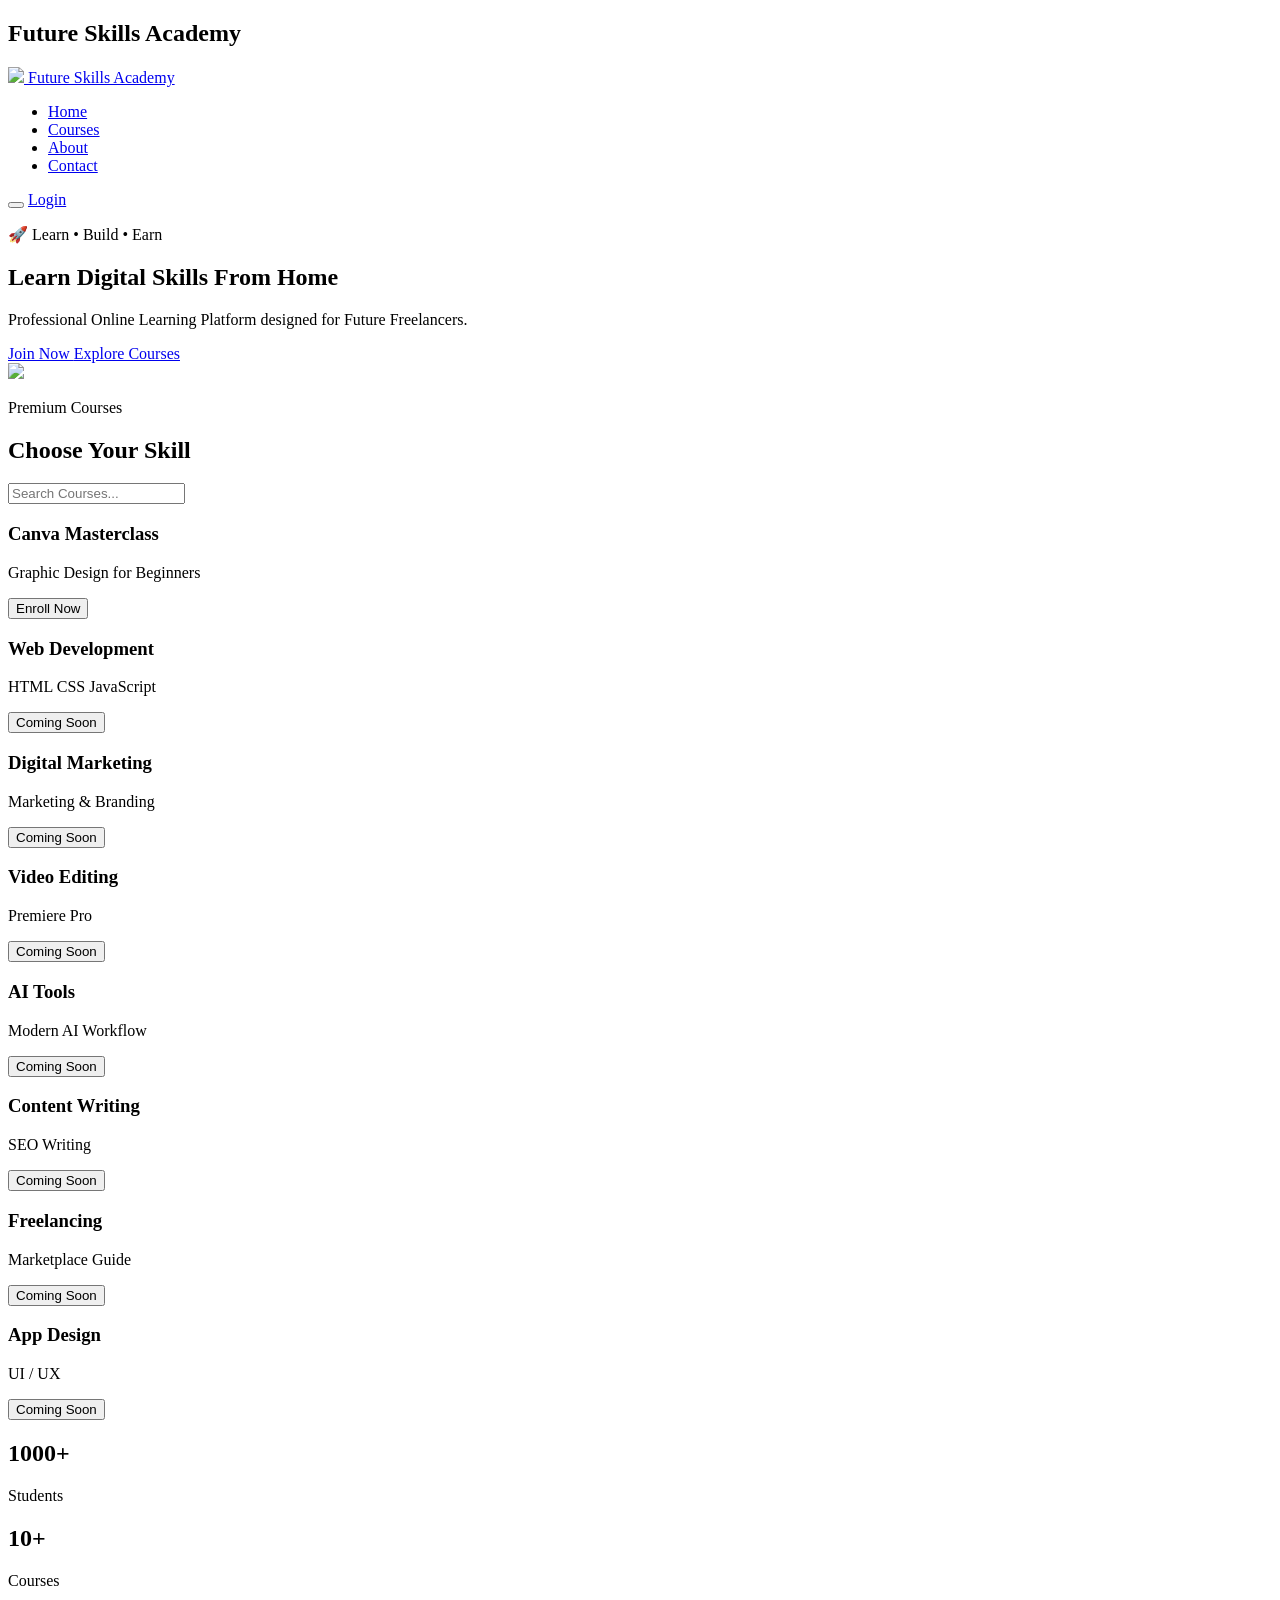
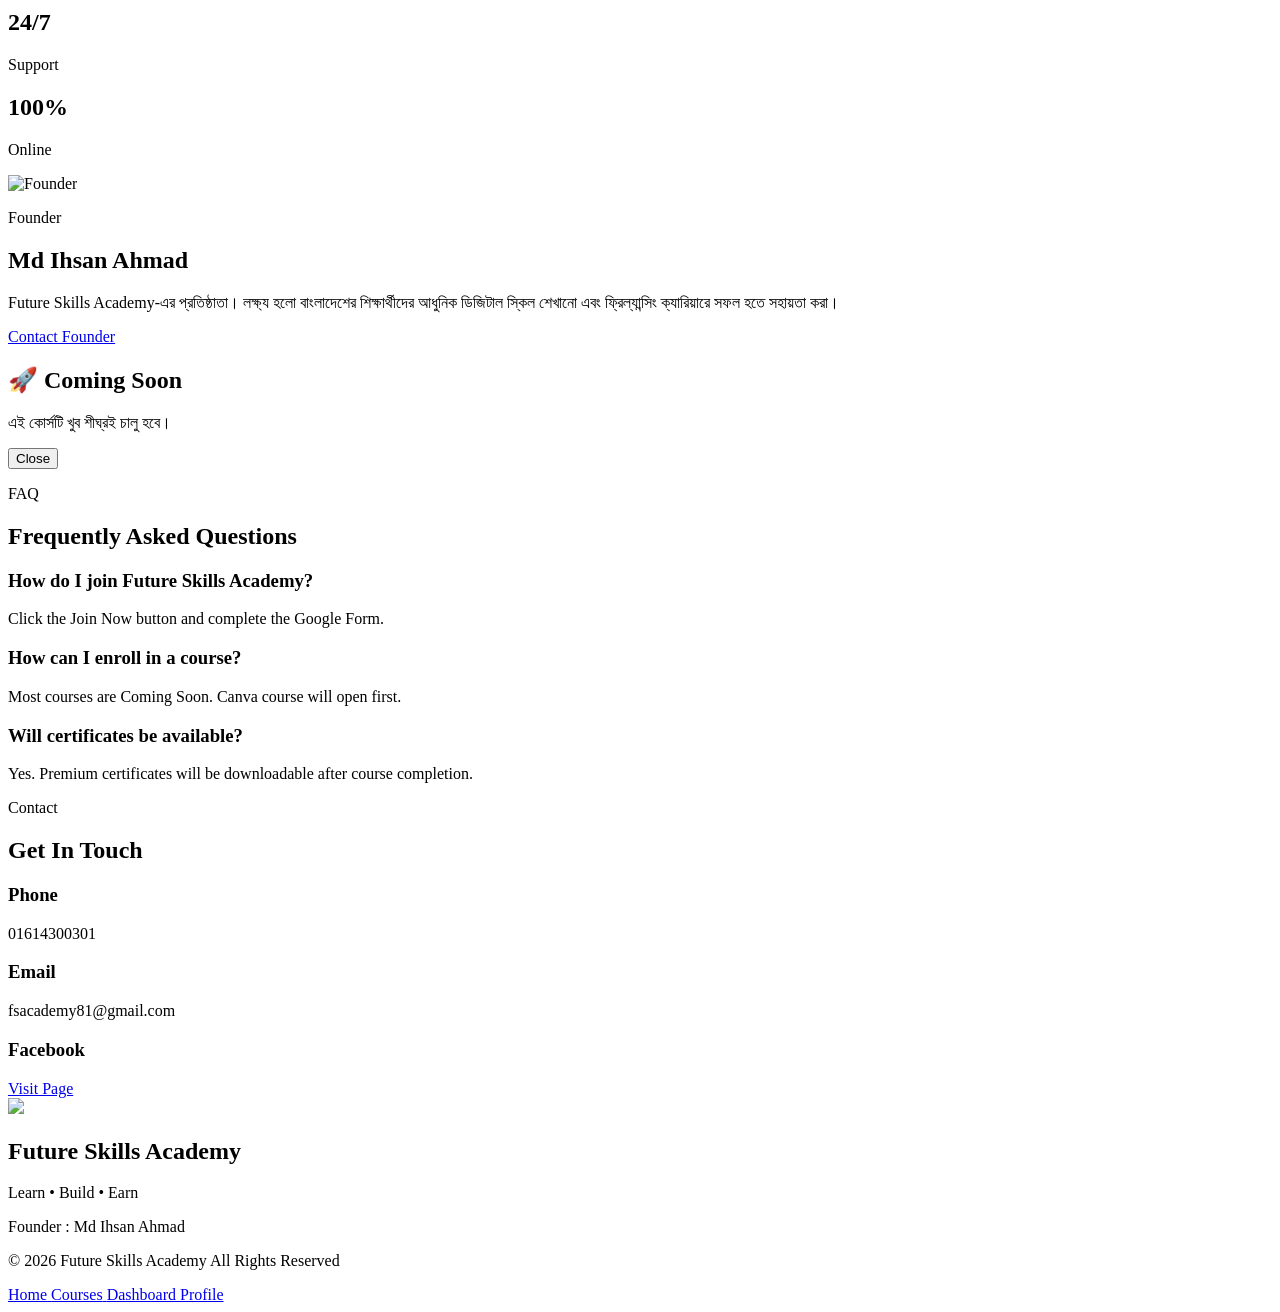
==== commit ecce189f: "Add files via upload" ====
--- a/index.html
+++ b/index.html
@@ -1,821 +1,524 @@
 <!DOCTYPE html>
-<html lang="en">
+<html lang="en" data-theme="dark">
 
 <head>
-  <meta charset="UTF-8">
-  <meta name="viewport" content="width=device-width, initial-scale=1.0">
-
-  <title>Future Skills Academy | Learn Today • Earn Tomorrow</title>
-
-  <meta name="description"
-    content="Future Skills Academy - Professional Canva & Digital Skills Learning Platform">
-
-  <meta name="keywords"
-    content="Canva, Future Skills Academy, Freelancing, Graphic Design">
-
-  <meta name="author" content="Md Ihsan Ahmad">
-
-  <link rel="icon" href="logo.png">
-
-  <!-- Google Font -->
-  <link href="https://fonts.googleapis.com/css2?family=Poppins:wght@300;400;500;600;700;800&display=swap"
-    rel="stylesheet">
-
-  <!-- Font Awesome -->
-  <link rel="stylesheet"
-    href="https://cdnjs.cloudflare.com/ajax/libs/font-awesome/6.5.2/css/all.min.css">
-
-  <!-- CSS -->
-  <link rel="stylesheet" href="style.css">
+
+<meta charset="UTF-8">
+
+<meta name="viewport" content="width=device-width, initial-scale=1.0">
+
+<title>Future Skills Academy</title>
+
+<meta name="description" content="Future Skills Academy - Learn Digital Skills">
+
+<link rel="icon" href="assets/images/favicon.ico">
+
+<link rel="stylesheet" href="assets/css/style.css">
+
+<link rel="preconnect" href="https://fonts.googleapis.com">
+
+<link rel="preconnect" href="https://fonts.gstatic.com" crossorigin>
+
+<link href="https://fonts.googleapis.com/css2?family=Poppins:wght@300;400;500;600;700;800&display=swap" rel="stylesheet">
+
+<link href="https://cdn.jsdelivr.net/npm/remixicon@4.3.0/fonts/remixicon.css" rel="stylesheet">
+
 </head>
 
 <body>
 
-<!--==============================
-PRELOADER
-===============================-->
-
-<div id="preloader">
-    <div class="loader"></div>
-</div>
-
-<!--==============================
-CUSTOM CURSOR
-===============================-->
-
-<div class="cursor"></div>
-
-<!--==============================
-HEADER
-===============================-->
-
-<header id="header">
+<div id="loader">
+
+<div class="loader-circle"></div>
+
+<h2>Future Skills Academy</h2>
+
+</div>
+
+<div class="bg-blur blur1"></div>
+
+<div class="bg-blur blur2"></div>
+
+<div class="bg-blur blur3"></div>
+
+<header>
 
 <nav class="navbar">
 
-<!-- Logo -->
-
 <a href="#" class="logo">
 
-<img src="logo.png" alt="Future Skills Academy">
-
-<div>
+<img src="assets/images/logo.png">
+
+<span>Future Skills Academy</span>
+
+</a>
+
+<ul class="nav-links">
+
+<li><a href="#">Home</a></li>
+
+<li><a href="#">Courses</a></li>
+
+<li><a href="#">About</a></li>
+
+<li><a href="#">Contact</a></li>
+
+</ul>
+
+<div class="nav-right">
+
+<button id="themeBtn">
+
+<i class="ri-sun-line"></i>
+
+</button>
+
+<a href="pages/login.html" class="login-btn">
+
+Login
+
+</a>
+
+</div>
+
+</nav>
+
+</header>
+
+<section class="hero">
+
+<div class="hero-left">
+
+<p class="tag">
+
+🚀 Learn • Build • Earn
+
+</p>
+
+<h1>
+
+Learn
+
+Digital Skills
+
+From Home
+
+</h1>
+
+<p>
+
+Professional Online Learning Platform
+
+designed for Future Freelancers.
+
+</p>
+
+<div class="hero-buttons">
+
+<a href="https://docs.google.com/forms/d/e/1FAIpQLSeuMf1XEfPEnVY1durP_-2VselLusyHmVmHnPXd9jyZ3TKqJQ/viewform"
+
+target="_blank"
+
+class="join">
+
+Join Now
+
+</a>
+
+<a href="#courses"
+
+class="course-btn">
+
+Explore Courses
+
+</a>
+
+</div>
+
+</div>
+
+<div class="hero-right">
+
+<img src="assets/images/banner.jpg">
+
+</div>
+
+</section>
+<!--==================== COURSES ====================-->
+
+<section class="courses" id="courses">
+
+<div class="section-title">
+
+<p>Premium Courses</p>
+
+<h2>Choose Your Skill</h2>
+
+</div>
+
+<div class="search-box">
+
+<i class="ri-search-line"></i>
+
+<input
+type="text"
+id="searchCourse"
+placeholder="Search Courses...">
+
+</div>
+
+<div class="course-grid">
+
+<div class="course-card">
+<i class="ri-palette-fill"></i>
+<h3>Canva Masterclass</h3>
+<p>Graphic Design for Beginners</p>
+<button class="coming-btn">Enroll Now</button>
+</div>
+
+<div class="course-card">
+<i class="ri-code-s-slash-fill"></i>
+<h3>Web Development</h3>
+<p>HTML CSS JavaScript</p>
+<button class="coming-btn">Coming Soon</button>
+</div>
+
+<div class="course-card">
+<i class="ri-megaphone-fill"></i>
+<h3>Digital Marketing</h3>
+<p>Marketing & Branding</p>
+<button class="coming-btn">Coming Soon</button>
+</div>
+
+<div class="course-card">
+<i class="ri-video-fill"></i>
+<h3>Video Editing</h3>
+<p>Premiere Pro</p>
+<button class="coming-btn">Coming Soon</button>
+</div>
+
+<div class="course-card">
+<i class="ri-robot-2-fill"></i>
+<h3>AI Tools</h3>
+<p>Modern AI Workflow</p>
+<button class="coming-btn">Coming Soon</button>
+</div>
+
+<div class="course-card">
+<i class="ri-pen-nib-fill"></i>
+<h3>Content Writing</h3>
+<p>SEO Writing</p>
+<button class="coming-btn">Coming Soon</button>
+</div>
+
+<div class="course-card">
+<i class="ri-shopping-bag-fill"></i>
+<h3>Freelancing</h3>
+<p>Marketplace Guide</p>
+<button class="coming-btn">Coming Soon</button>
+</div>
+
+<div class="course-card">
+<i class="ri-smartphone-fill"></i>
+<h3>App Design</h3>
+<p>UI / UX</p>
+<button class="coming-btn">Coming Soon</button>
+</div>
+
+</div>
+
+</section>
+
+<!--==================== STATS ====================-->
+
+<section class="stats">
+
+<div class="stat-box">
+<h2>1000+</h2>
+<p>Students</p>
+</div>
+
+<div class="stat-box">
+<h2>10+</h2>
+<p>Courses</p>
+</div>
+
+<div class="stat-box">
+<h2>24/7</h2>
+<p>Support</p>
+</div>
+
+<div class="stat-box">
+<h2>100%</h2>
+<p>Online</p>
+</div>
+
+</section>
+
+<!--==================== FOUNDER ====================-->
+
+<section class="founder">
+
+<div class="founder-image">
+
+<img src="assets/images/founder.jpg" alt="Founder">
+
+</div>
+
+<div class="founder-text">
+
+<p>Founder</p>
+
+<h2>Md Ihsan Ahmad</h2>
+
+<p>
+
+Future Skills Academy-এর প্রতিষ্ঠাতা।
+লক্ষ্য হলো বাংলাদেশের শিক্ষার্থীদের আধুনিক
+ডিজিটাল স্কিল শেখানো এবং ফ্রিল্যান্সিং
+ক্যারিয়ারে সফল হতে সহায়তা করা।
+
+</p>
+
+<a href="mailto:fsacademy81@gmail.com" class="mail-btn">
+
+Contact Founder
+
+</a>
+
+</div>
+
+</section>
+
+<!--==================== COMING SOON MODAL ====================-->
+
+<div class="coming-modal" id="comingModal">
+
+<div class="coming-box">
+
+<h2>🚀 Coming Soon</h2>
+
+<p>
+
+এই কোর্সটি খুব শীঘ্রই চালু হবে।
+
+</p>
+
+<button id="closeComing">
+
+Close
+
+</button>
+
+</div>
+
+</div>
+<!-- ================= FAQ ================= -->
+
+<section class="faq">
+
+<div class="section-title">
+
+<p>FAQ</p>
+
+<h2>Frequently Asked Questions</h2>
+
+</div>
+
+<div class="faq-container">
+
+<div class="faq-item">
+
+<h3>How do I join Future Skills Academy?</h3>
+
+<p>
+
+Click the Join Now button and complete the Google Form.
+
+</p>
+
+</div>
+
+<div class="faq-item">
+
+<h3>How can I enroll in a course?</h3>
+
+<p>
+
+Most courses are Coming Soon. Canva course will open first.
+
+</p>
+
+</div>
+
+<div class="faq-item">
+
+<h3>Will certificates be available?</h3>
+
+<p>
+
+Yes. Premium certificates will be downloadable after course completion.
+
+</p>
+
+</div>
+
+</div>
+
+</section>
+
+<!-- ================= CONTACT ================= -->
+
+<section class="contact">
+
+<div class="section-title">
+
+<p>Contact</p>
+
+<h2>Get In Touch</h2>
+
+</div>
+
+<div class="contact-grid">
+
+<div class="contact-card">
+
+<i class="ri-phone-fill"></i>
+
+<h3>Phone</h3>
+
+<p>01614300301</p>
+
+</div>
+
+<div class="contact-card">
+
+<i class="ri-mail-fill"></i>
+
+<h3>Email</h3>
+
+<p>fsacademy81@gmail.com</p>
+
+</div>
+
+<div class="contact-card">
+
+<i class="ri-facebook-circle-fill"></i>
+
+<h3>Facebook</h3>
+
+<a target="_blank"
+
+href="https://www.facebook.com/profile.php?id=61591998293413">
+
+Visit Page
+
+</a>
+
+</div>
+
+</div>
+
+</section>
+
+<!-- ================= FOOTER ================= -->
+
+<footer>
+
+<img src="assets/images/logo.png" class="footer-logo">
 
 <h2>Future Skills Academy</h2>
 
-<p>Learn Today • Earn Tomorrow</p>
-
-</div>
-
-</a>
-
-<!-- Menu -->
-
-<ul class="nav-menu">
-
-<li><a href="#home" class="active">Home</a></li>
-
-<li><a href="#courses">Courses</a></li>
-
-<li><a href="#about">About</a></li>
-
-<li><a href="#contact">Contact</a></li>
-
-</ul>
-
-<!-- Right -->
-
-<div class="nav-right">
-
-<button id="theme-btn">
-
-<i class="fa-solid fa-moon"></i>
-
-</button>
-
-<a href="login.html" class="login-btn">
-
-Student Login
-
-</a>
-
-<a href="register.html" class="join-btn">
-
-Join Now
-
-</a>
-
-<div id="menu-btn">
-
-<i class="fa-solid fa-bars"></i>
-
-</div>
-
-</div>
-
-</nav>
-
-</header>
-<!--================================
-        HERO SECTION
-=================================-->
-
-<section class="hero" id="home">
-
-    <!-- Animated Background -->
-    <div class="hero-bg">
-        <span class="circle c1"></span>
-        <span class="circle c2"></span>
-        <span class="circle c3"></span>
-        <span class="circle c4"></span>
-        <span class="grid"></span>
-    </div>
-
-    <div class="hero-container">
-
-        <!-- Left -->
-        <div class="hero-content">
-
-            <div class="hero-badge">
-                🚀 Bangladesh's Modern Digital Learning Platform
-            </div>
-
-            <h1>
-                Learn <span>Canva Design</span><br>
-                Build Your Freelancing Career
-            </h1>
-
-            <p>
-                Master Canva from Beginner to Advanced with Live Classes,
-                Practical Projects, Premium Resources and Lifetime Support.
-            </p>
-
-            <div class="hero-buttons">
-
-                <a href="#courses" class="btn-main">
-                    Start Learning
-                    <i class="fa-solid fa-arrow-right"></i>
-                </a>
-
-                <a href="#about" class="btn-outline">
-                    Learn More
-                </a>
-
-            </div>
-
-            <div class="hero-features">
-
-                <div>
-                    <i class="fa-solid fa-circle-check"></i>
-                    Live Classes
-                </div>
-
-                <div>
-                    <i class="fa-solid fa-circle-check"></i>
-                    Certificate
-                </div>
-
-                <div>
-                    <i class="fa-solid fa-circle-check"></i>
-                    Practice Files
-                </div>
-
-                <div>
-                    <i class="fa-solid fa-circle-check"></i>
-                    WhatsApp Support
-                </div>
-
-            </div>
-
-        </div>
-
-        <!-- Right -->
-
-        <div class="hero-image">
-
-            <div class="founder-card">
-
-                <div class="card-light"></div>
-
-                <img src="founder.jpg" alt="Founder">
-
-                <h2>Md Ihsan Ahmad</h2>
-
-                <span>Founder & CEO</span>
-
-                <p>
-                    Helping Students Learn Digital Skills &
-                    Build Successful Freelancing Careers.
-                </p>
-
-                <div class="founder-social">
-
-                    <a href="https://facebook.com" target="_blank">
-                        <i class="fab fa-facebook-f"></i>
-                    </a>
-
-                    <a href="https://wa.me/8801614300301" target="_blank">
-                        <i class="fab fa-whatsapp"></i>
-                    </a>
-
-                    <a href="#">
-                        <i class="fab fa-linkedin-in"></i>
-                    </a>
-
-                </div>
-
-            </div>
-
-        </div>
-
-    </div>
-
-    <!-- Floating Cards -->
-
-    <div class="floating-card card1">
-        🎨 Canva
-    </div>
-
-    <div class="floating-card card2">
-        💼 Freelancing
-    </div>
-
-    <div class="floating-card card3">
-        🚀 Career
-    </div>
-
-    <!-- Scroll -->
-
-    <a href="#courses" class="scroll-down">
-
-        <span></span>
-
-    </a>
-
-</section>
-<!--================================
-        STATISTICS
-=================================-->
-
-<section class="stats" id="stats">
-
-<div class="section-title">
-
-<span>OUR ACHIEVEMENTS</span>
-
-<h2>Building Future Professionals</h2>
-
-<p>
-Learn with confidence and grow your digital career.
-</p>
-
-</div>
-
-<div class="stats-container">
-
-<div class="stat-card">
-
-<i class="fa-solid fa-palette"></i>
-
-<h2 class="counter" data-target="1">0</h2>
-
-<h4>Premium Course</h4>
-
-<p>Available Right Now</p>
-
-</div>
-
-<div class="stat-card">
-
-<i class="fa-solid fa-user-group"></i>
-
-<h2 class="counter" data-target="500">0</h2>
-
-<h4>Students Goal</h4>
-
-<p>Growing Every Day</p>
-
-</div>
-
-<div class="stat-card">
-
-<i class="fa-solid fa-headset"></i>
-
-<h2>24/7</h2>
-
-<h4>Support</h4>
-
-<p>Always Ready To Help</p>
-
-</div>
-
-<div class="stat-card">
-
-<i class="fa-solid fa-certificate"></i>
-
-<h2>100%</h2>
-
-<h4>Certificate</h4>
-
-<p>After Course Completion</p>
-
-</div>
-
-</div>
-
-</section>
-
-<!--================================
-        COURSES
-=================================-->
-
-<section class="courses" id="courses">
-
-<div class="section-title">
-
-<span>OUR COURSES</span>
-
-<h2>Start Learning Today</h2>
-
-<p>
-Currently Available & Upcoming Professional Courses
-</p>
-
-</div>
-
-<div class="course-grid">
-
-<!-- Canva -->
-
-<div class="course-card active-course">
-
-<div class="course-status available">
-Available
-</div>
-
-<div class="course-icon">
-
-🎨
-
-</div>
-
-<h3>Canva Masterclass</h3>
-
-<p>
-Professional Canva Design Course from Beginner to Advanced.
-</p>
-
-<ul>
-
-<li>✔ Live Class</li>
-<li>✔ Practice Project</li>
-<li>✔ Certificate</li>
-<li>✔ WhatsApp Support</li>
-
-</ul>
-
-<a href="register.html" class="course-btn">
-
-Enroll Now
-
-</a>
-
-</div>
-
-<!-- Graphic -->
-
-<div class="course-card">
-
-<div class="course-status">
-
-Coming Soon
-
-</div>
-
-<div class="course-icon">
-
-🖌️
-
-</div>
-
-<h3>Graphic Design</h3>
-
-<p>
-
-Photoshop & Illustrator Complete Professional Course.
-
-</p>
-
-<button class="course-btn coming-btn">
-
-Coming Soon
-
-</button>
-
-</div>
-
-<!-- Web -->
-
-<div class="course-card">
-
-<div class="course-status">
-
-Coming Soon
-
-</div>
-
-<div class="course-icon">
-
-💻
-
-</div>
-
-<h3>Web Development</h3>
-
-<p>
-
-HTML CSS JavaScript Firebase Full Stack Learning.
-
-</p>
-
-<button class="course-btn coming-btn">
-
-Coming Soon
-
-</button>
-
-</div>
-
-<!-- AI -->
-
-<div class="course-card">
-
-<div class="course-status">
-
-Coming Soon
-
-</div>
-
-<div class="course-icon">
-
-🤖
-
-</div>
-
-<h3>AI Tools</h3>
-
-<p>
-
-ChatGPT, Gemini, Prompt Engineering & AI Productivity.
-
-</p>
-
-<button class="course-btn coming-btn">
-
-Coming Soon
-
-</button>
-
-</div>
-
-</div>
-
-</section>
-
-<!--================================
-        WHY CHOOSE US
-=================================-->
-
-<section class="features">
-
-<div class="section-title">
-
-<span>WHY CHOOSE US</span>
-
-<h2>Future Skills Academy</h2>
-
-</div>
-
-<div class="feature-grid">
-
-<div class="feature-card">
-
-<i class="fa-solid fa-video"></i>
-
-<h3>Live Classes</h3>
-
-<p>Interactive Live Sessions with Practical Learning.</p>
-
-</div>
-
-<div class="feature-card">
-
-<i class="fa-solid fa-file-lines"></i>
-
-<h3>Premium Notes</h3>
-
-<p>Downloadable PDF & Practice Resources.</p>
-
-</div>
-
-<div class="feature-card">
-
-<i class="fa-solid fa-comments"></i>
-
-<h3>Lifetime Support</h3>
-
-<p>WhatsApp & Community Based Learning Support.</p>
-
-</div>
-
-<div class="feature-card">
-
-<i class="fa-solid fa-award"></i>
-
-<h3>Professional Certificate</h3>
-
-<p>Certificate After Successful Course Completion.</p>
-
-</div>
-
-<div class="feature-card">
-
-<i class="fa-solid fa-laptop-code"></i>
-
-<h3>Real Projects</h3>
-
-<p>Practice With Freelancing Style Projects.</p>
-
-</div>
-
-<div class="feature-card">
-
-<i class="fa-solid fa-rocket"></i>
-
-<h3>Career Guidance</h3>
-
-<p>Complete Freelancing Career Roadmap.</p>
-
-</div>
-
-</div>
-
-</section>
-<!--================================
-        ABOUT FOUNDER
-=================================-->
-
-<section class="about" id="about">
-
-    <div class="about-container">
-
-        <div class="about-image">
-
-            <div class="image-bg"></div>
-
-            <img src="founder.jpg" alt="Md Ihsan Ahmad">
-
-        </div>
-
-        <div class="about-content">
-
-            <span class="section-tag">
-                ABOUT FOUNDER
-            </span>
-
-            <h2>
-                Md Ihsan Ahmad
-            </h2>
-
-            <h4>
-                Founder & CEO
-            </h4>
-
-            <p>
-
-                Future Skills Academy was established to help
-                Bangladeshi students build practical digital skills
-                and create successful freelancing careers through
-                quality education.
-
-            </p>
-
-            <div class="about-list">
-
-                <div>
-                    <i class="fa-solid fa-circle-check"></i>
-                    Practical Learning
-                </div>
-
-                <div>
-                    <i class="fa-solid fa-circle-check"></i>
-                    Live Classes
-                </div>
-
-                <div>
-                    <i class="fa-solid fa-circle-check"></i>
-                    Certificate
-                </div>
-
-                <div>
-                    <i class="fa-solid fa-circle-check"></i>
-                    Lifetime Support
-                </div>
-
-            </div>
-
-            <a href="register.html" class="btn-main">
-
-                Join Canva Masterclass
-
-            </a>
-
-        </div>
-
-    </div>
-
-</section>
-
-<!--================================
-        CONTACT
-=================================-->
-
-<section class="contact" id="contact">
-
-<div class="section-title">
-
-<span>CONTACT US</span>
-
-<h2>Get In Touch</h2>
-
-</div>
-
-<div class="contact-grid">
-
-<div class="contact-card">
-
-<i class="fa-solid fa-phone"></i>
-
-<h3>Phone</h3>
-
-<p>+8801614300301</p>
-
-</div>
-
-<div class="contact-card">
-
-<i class="fab fa-whatsapp"></i>
-
-<h3>WhatsApp</h3>
-
-<a href="https://wa.me/8801614300301">
-
-Chat Now
-
-</a>
-
-</div>
-
-<div class="contact-card">
-
-<i class="fab fa-facebook-f"></i>
-
-<h3>Facebook</h3>
-
-<a href="https://facebook.com">
-
-Visit Page
-
-</a>
-
-</div>
-
-<div class="contact-card">
-
-<i class="fa-solid fa-envelope"></i>
-
-<h3>Email</h3>
-
-<p>
-
-futureskillsacademy@gmail.com
-
-</p>
-
-</div>
-
-</div>
-
-</section>
-
-<!--================================
-        CTA
-=================================-->
-
-<section class="cta">
-
-<h2>
-
-Ready To Build Your Career?
-
-</h2>
-
-<p>
-
-Join Future Skills Academy Today
-
-</p>
-
-<a href="register.html" class="btn-main">
-
-Enroll Now
-
-</a>
-
-</section>
-
-<!--================================
-        FOOTER
-=================================-->
-
-<footer>
-
-<div class="footer-container">
-
-<div>
-
-<img src="logo.png" alt="Logo" class="footer-logo">
-
-<h2>Future Skills Academy</h2>
-
-<p>
-
-Learn Today • Earn Tomorrow
-
-</p>
-
-</div>
-
-<div>
-
-<h3>Quick Links</h3>
-
-<a href="#home">Home</a>
-
-<a href="#courses">Courses</a>
-
-<a href="#about">About</a>
-
-<a href="#contact">Contact</a>
-
-</div>
-
-<div>
-
-<h3>Contact</h3>
-
-<p>📞 +8801614300301</p>
-
-<p>📧 futureskillsacademy@gmail.com</p>
-
-<p>📍 Bangladesh</p>
-
-</div>
-
-</div>
-
-<hr>
-
-<div class="footer-bottom">
-
-<p>
-
-© 2026 Future Skills Academy.
-All Rights Reserved.
-
-</p>
-
-</div>
+<p>
+
+Learn • Build • Earn
+
+</p>
+
+<p>
+
+Founder : Md Ihsan Ahmad
+
+</p>
+
+<p>
+
+© 2026 Future Skills Academy
+
+All Rights Reserved
+
+</p>
 
 </footer>
 
-<!-- Floating Buttons -->
-
-<a href="https://wa.me/8801614300301"
-class="whatsapp"
-target="_blank">
-
-<i class="fab fa-whatsapp"></i>
-
-</a>
-
-<button id="topBtn">
-
-<i class="fa-solid fa-arrow-up"></i>
-
-</button>
-
-<script src="script.js"></script>
+<!-- ================= FACEBOOK FLOAT ================= -->
+
+<a
+
+href="https://www.facebook.com/profile.php?id=61591998293413"
+
+target="_blank"
+
+class="facebook-float">
+
+<i class="ri-facebook-fill"></i>
+
+</a>
+
+<!-- ================= WHATSAPP FLOAT ================= -->
+
+<a
+
+href="https://wa.me/8801614300301"
+
+target="_blank"
+
+class="whatsapp-float">
+
+<i class="ri-whatsapp-fill"></i>
+
+</a>
+
+<!-- ================= MOBILE NAVIGATION ================= -->
+
+<div class="mobile-nav">
+
+<a href="#">
+
+<i class="ri-home-5-fill"></i>
+
+<span>Home</span>
+
+</a>
+
+<a href="#courses">
+
+<i class="ri-book-open-fill"></i>
+
+<span>Courses</span>
+
+</a>
+
+<a href="pages/dashboard.html">
+
+<i class="ri-dashboard-fill"></i>
+
+<span>Dashboard</span>
+
+</a>
+
+<a href="pages/profile.html">
+
+<i class="ri-user-fill"></i>
+
+<span>Profile</span>
+
+</a>
+
+</div>
+
+<script src="assets/js/script.js"></script>
 
 </body>
-</html>+
+</html>
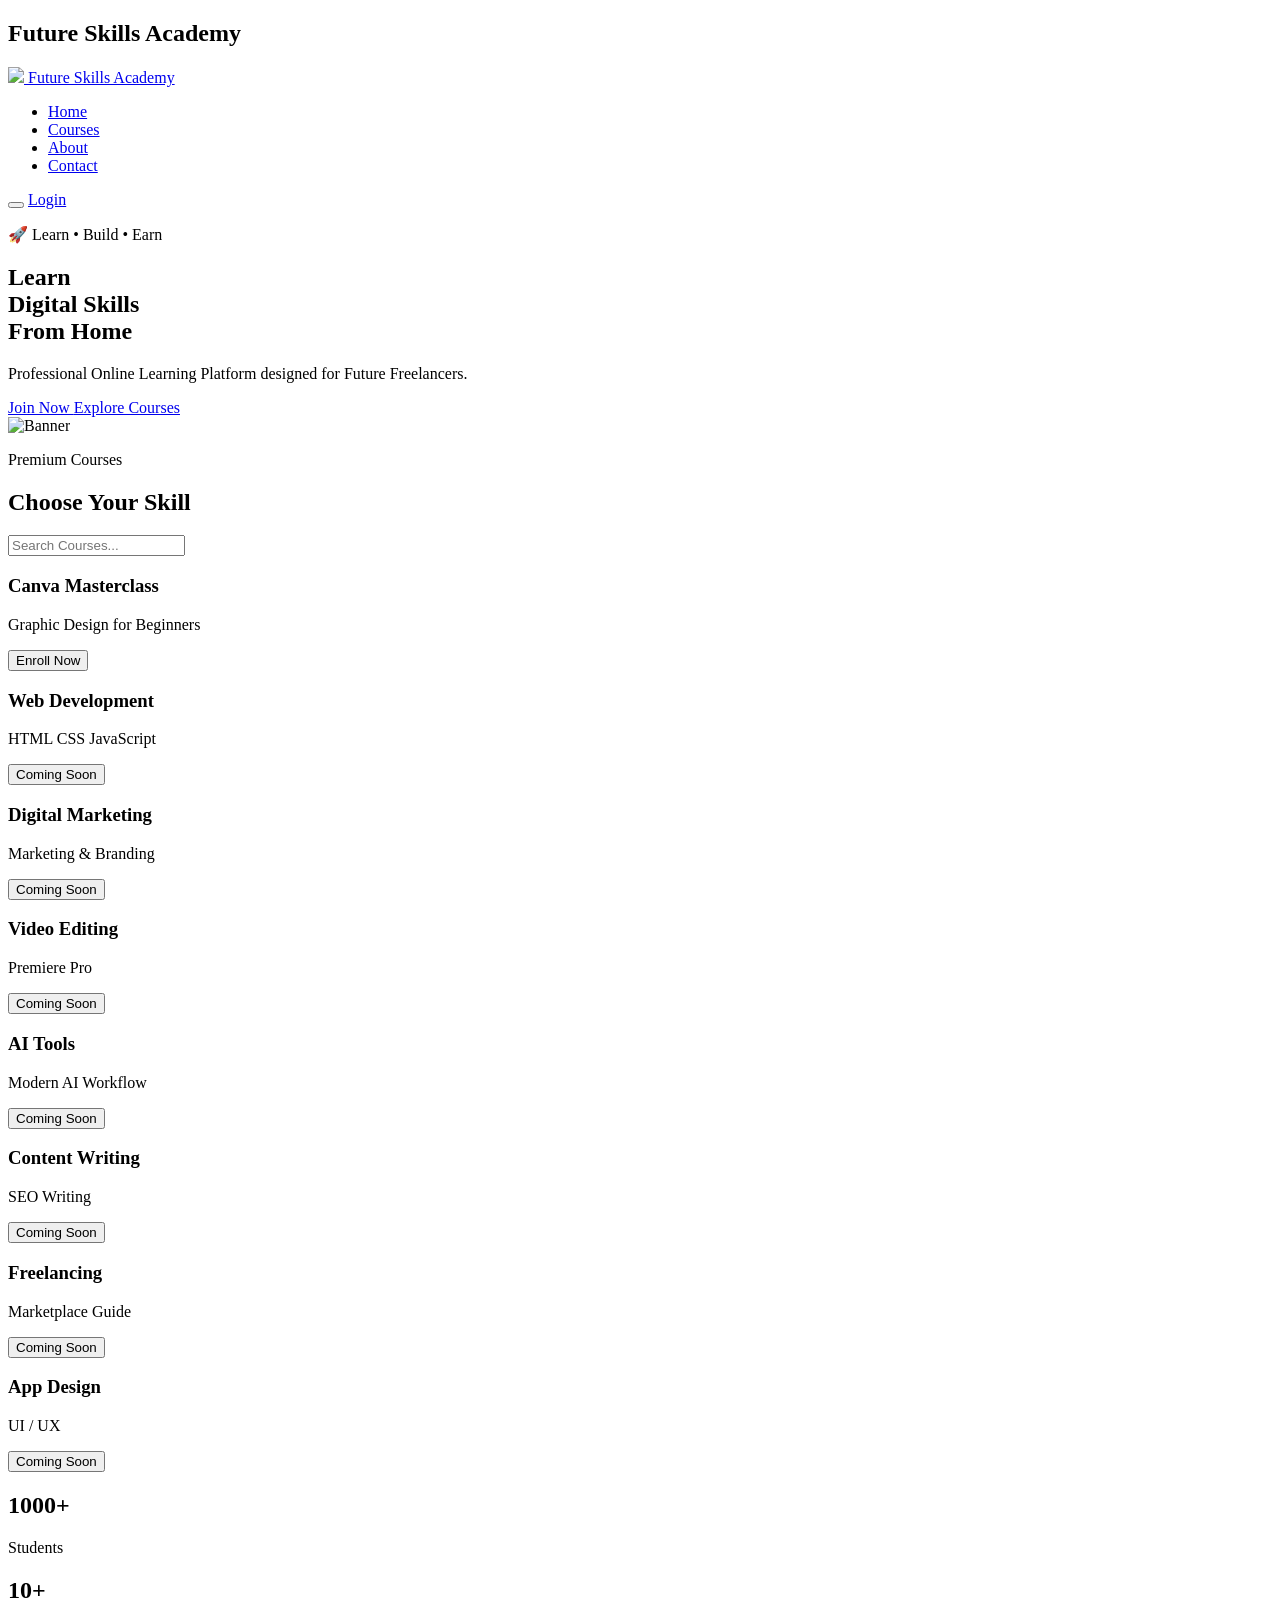
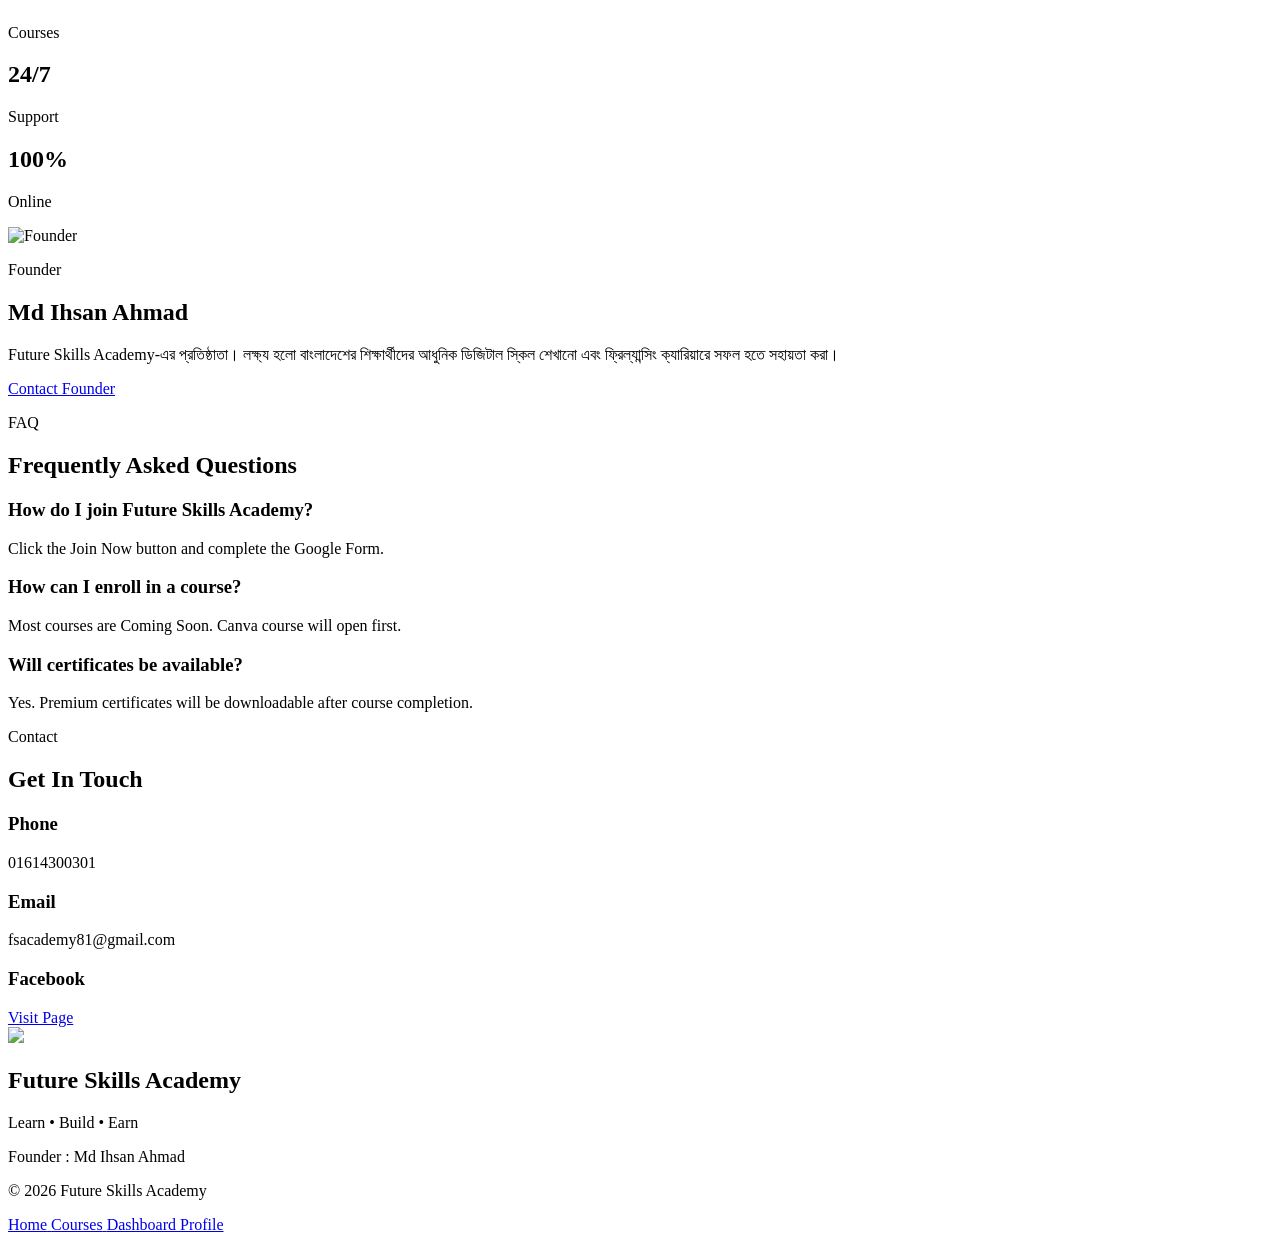
==== commit 64c4aef9: "Add files via upload" ====
--- a/index.html
+++ b/index.html
@@ -4,7 +4,6 @@
 <head>
 
 <meta charset="UTF-8">
-
 <meta name="viewport" content="width=device-width, initial-scale=1.0">
 
 <title>Future Skills Academy</title>
@@ -36,9 +35,7 @@
 </div>
 
 <div class="bg-blur blur1"></div>
-
 <div class="bg-blur blur2"></div>
-
 <div class="bg-blur blur3"></div>
 
 <header>
@@ -57,11 +54,11 @@
 
 <li><a href="#">Home</a></li>
 
-<li><a href="#">Courses</a></li>
-
-<li><a href="#">About</a></li>
-
-<li><a href="#">Contact</a></li>
+<li><a href="#courses">Courses</a></li>
+
+<li><a href="#founder">About</a></li>
+
+<li><a href="#contact">Contact</a></li>
 
 </ul>
 
@@ -97,9 +94,9 @@
 
 <h1>
 
-Learn
-
-Digital Skills
+Learn <br>
+
+Digital Skills <br>
 
 From Home
 
@@ -107,9 +104,7 @@
 
 <p>
 
-Professional Online Learning Platform
-
-designed for Future Freelancers.
+Professional Online Learning Platform designed for Future Freelancers.
 
 </p>
 
@@ -139,12 +134,13 @@
 
 <div class="hero-right">
 
-<img src="assets/images/banner.jpg">
-
-</div>
-
-</section>
-<!--==================== COURSES ====================-->
+<img src="assets/images/banner.jpg" alt="Banner">
+
+</div>
+
+</section>
+
+<!-- COURSES -->
 
 <section class="courses" id="courses">
 
@@ -228,7 +224,6 @@
 </div>
 
 </section>
-
 <!--==================== STATS ====================-->
 
 <section class="stats">
@@ -257,7 +252,7 @@
 
 <!--==================== FOUNDER ====================-->
 
-<section class="founder">
+<section class="founder" id="founder">
 
 <div class="founder-image">
 
@@ -273,10 +268,9 @@
 
 <p>
 
-Future Skills Academy-এর প্রতিষ্ঠাতা।
-লক্ষ্য হলো বাংলাদেশের শিক্ষার্থীদের আধুনিক
-ডিজিটাল স্কিল শেখানো এবং ফ্রিল্যান্সিং
-ক্যারিয়ারে সফল হতে সহায়তা করা।
+Future Skills Academy-এর প্রতিষ্ঠাতা। লক্ষ্য হলো বাংলাদেশের
+শিক্ষার্থীদের আধুনিক ডিজিটাল স্কিল শেখানো এবং
+ফ্রিল্যান্সিং ক্যারিয়ারে সফল হতে সহায়তা করা।
 
 </p>
 
@@ -290,89 +284,60 @@
 
 </section>
 
-<!--==================== COMING SOON MODAL ====================-->
-
-<div class="coming-modal" id="comingModal">
-
-<div class="coming-box">
-
-<h2>🚀 Coming Soon</h2>
+<!--==================== FAQ ====================-->
+
+<section class="faq">
+
+<div class="section-title">
+
+<p>FAQ</p>
+
+<h2>Frequently Asked Questions</h2>
+
+</div>
+
+<div class="faq-container">
+
+<div class="faq-item">
+
+<h3>How do I join Future Skills Academy?</h3>
 
 <p>
-
-এই কোর্সটি খুব শীঘ্রই চালু হবে।
-
-</p>
-
-<button id="closeComing">
-
-Close
-
-</button>
-
-</div>
-
-</div>
-<!-- ================= FAQ ================= -->
-
-<section class="faq">
+Click the Join Now button and complete the Google Form.
+</p>
+
+</div>
+
+<div class="faq-item">
+
+<h3>How can I enroll in a course?</h3>
+
+<p>
+Most courses are Coming Soon. Canva course will open first.
+</p>
+
+</div>
+
+<div class="faq-item">
+
+<h3>Will certificates be available?</h3>
+
+<p>
+Yes. Premium certificates will be downloadable after course completion.
+</p>
+
+</div>
+
+</div>
+
+</section>
+
+<!--==================== CONTACT ====================-->
+
+<section class="contact" id="contact">
 
 <div class="section-title">
 
-<p>FAQ</p>
-
-<h2>Frequently Asked Questions</h2>
-
-</div>
-
-<div class="faq-container">
-
-<div class="faq-item">
-
-<h3>How do I join Future Skills Academy?</h3>
-
-<p>
-
-Click the Join Now button and complete the Google Form.
-
-</p>
-
-</div>
-
-<div class="faq-item">
-
-<h3>How can I enroll in a course?</h3>
-
-<p>
-
-Most courses are Coming Soon. Canva course will open first.
-
-</p>
-
-</div>
-
-<div class="faq-item">
-
-<h3>Will certificates be available?</h3>
-
-<p>
-
-Yes. Premium certificates will be downloadable after course completion.
-
-</p>
-
-</div>
-
-</div>
-
-</section>
-
-<!-- ================= CONTACT ================= -->
-
-<section class="contact">
-
-<div class="section-title">
-
 <p>Contact</p>
 
 <h2>Get In Touch</h2>
@@ -407,9 +372,8 @@
 
 <h3>Facebook</h3>
 
-<a target="_blank"
-
-href="https://www.facebook.com/profile.php?id=61591998293413">
+<a href="https://www.facebook.com/profile.php?id=61591998293413"
+target="_blank">
 
 Visit Page
 
@@ -421,7 +385,7 @@
 
 </section>
 
-<!-- ================= FOOTER ================= -->
+<!--==================== FOOTER ====================-->
 
 <footer>
 
@@ -429,90 +393,56 @@
 
 <h2>Future Skills Academy</h2>
 
-<p>
-
-Learn • Build • Earn
-
-</p>
-
-<p>
-
-Founder : Md Ihsan Ahmad
-
-</p>
-
-<p>
-
-© 2026 Future Skills Academy
-
-All Rights Reserved
-
-</p>
+<p>Learn • Build • Earn</p>
+
+<p>Founder : Md Ihsan Ahmad</p>
+
+<p>© 2026 Future Skills Academy</p>
 
 </footer>
 
-<!-- ================= FACEBOOK FLOAT ================= -->
-
-<a
-
-href="https://www.facebook.com/profile.php?id=61591998293413"
-
+<!--==================== FACEBOOK ====================-->
+
+<a href="https://www.facebook.com/profile.php?id=61591998293413"
 target="_blank"
-
 class="facebook-float">
 
 <i class="ri-facebook-fill"></i>
 
 </a>
 
-<!-- ================= WHATSAPP FLOAT ================= -->
-
-<a
-
-href="https://wa.me/8801614300301"
-
+<!--==================== WHATSAPP ====================-->
+
+<a href="https://wa.me/8801614300301"
 target="_blank"
-
 class="whatsapp-float">
 
 <i class="ri-whatsapp-fill"></i>
 
 </a>
 
-<!-- ================= MOBILE NAVIGATION ================= -->
+<!--==================== MOBILE NAV ====================-->
 
 <div class="mobile-nav">
 
 <a href="#">
-
 <i class="ri-home-5-fill"></i>
-
 <span>Home</span>
-
 </a>
 
 <a href="#courses">
-
 <i class="ri-book-open-fill"></i>
-
 <span>Courses</span>
-
 </a>
 
 <a href="pages/dashboard.html">
-
 <i class="ri-dashboard-fill"></i>
-
 <span>Dashboard</span>
-
 </a>
 
 <a href="pages/profile.html">
-
 <i class="ri-user-fill"></i>
-
 <span>Profile</span>
-
 </a>
 
 </div>
@@ -521,4 +451,4 @@
 
 </body>
 
-</html>
+</html>
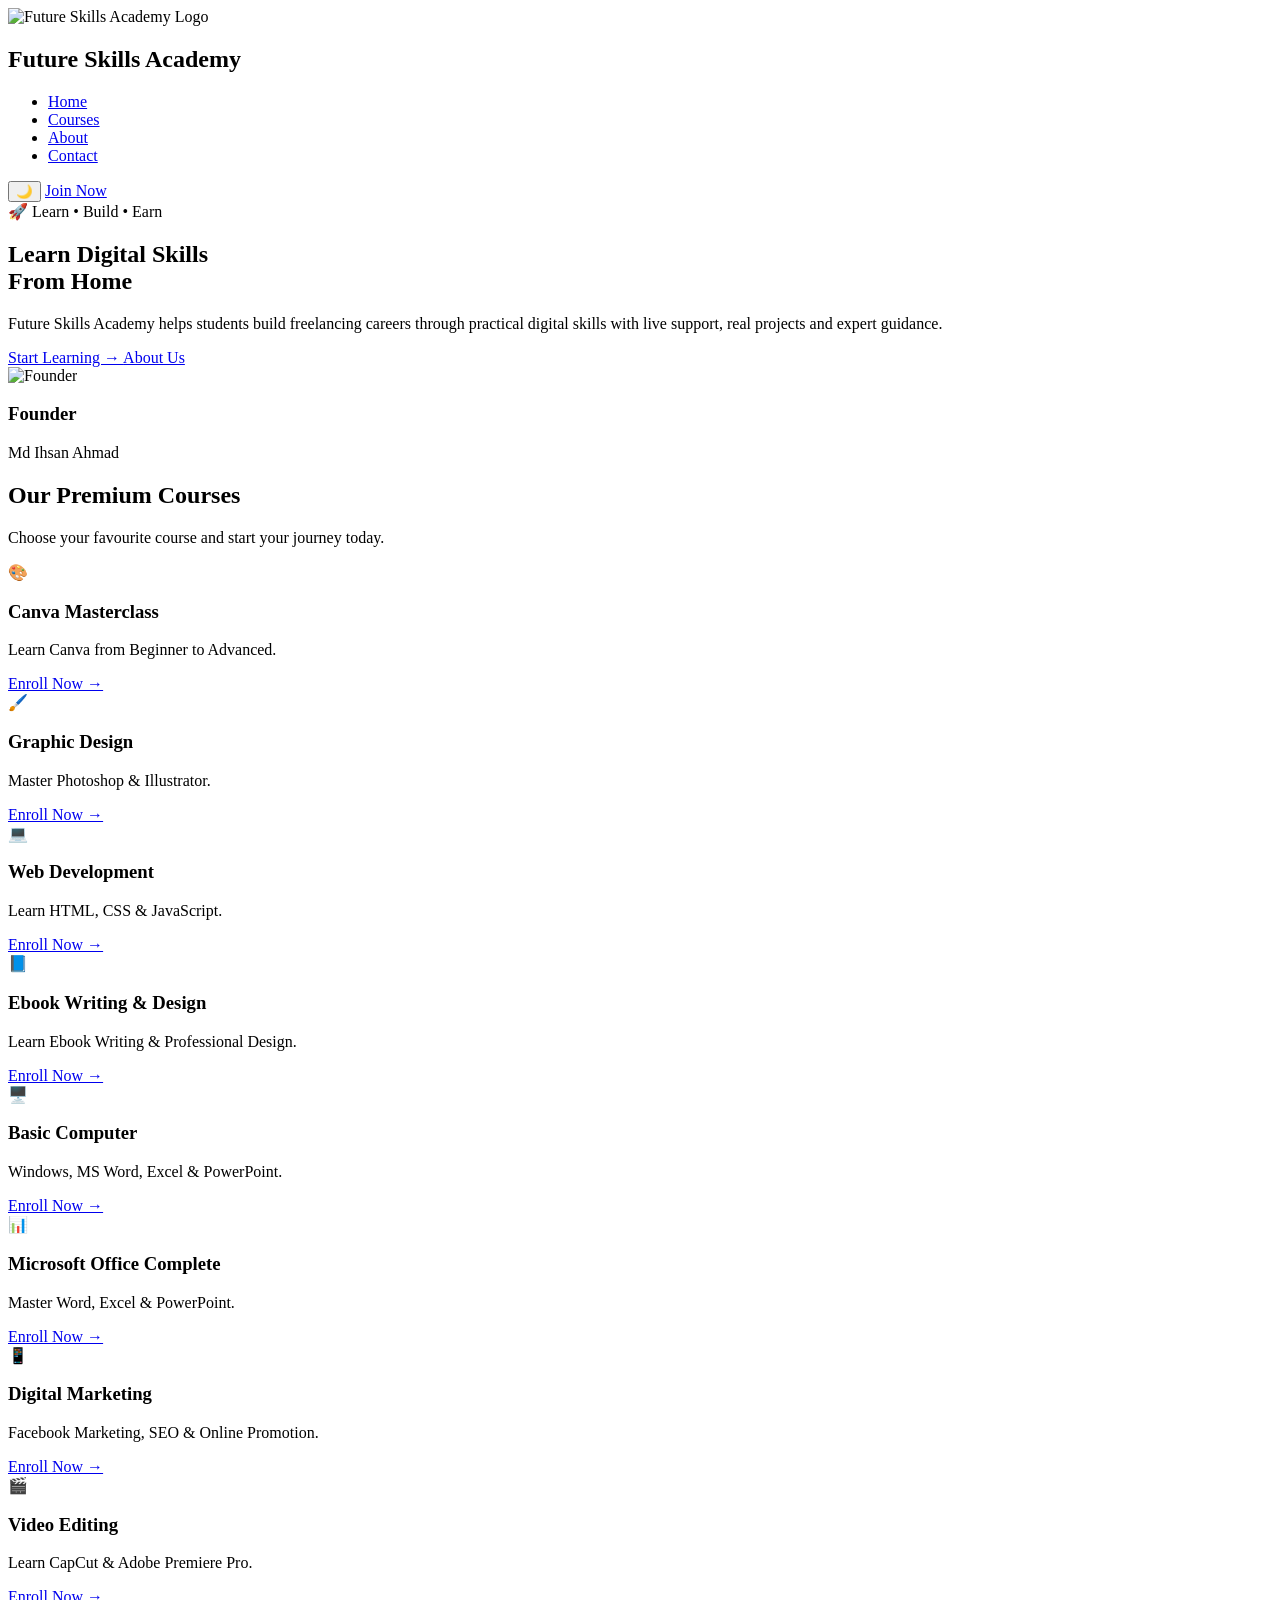
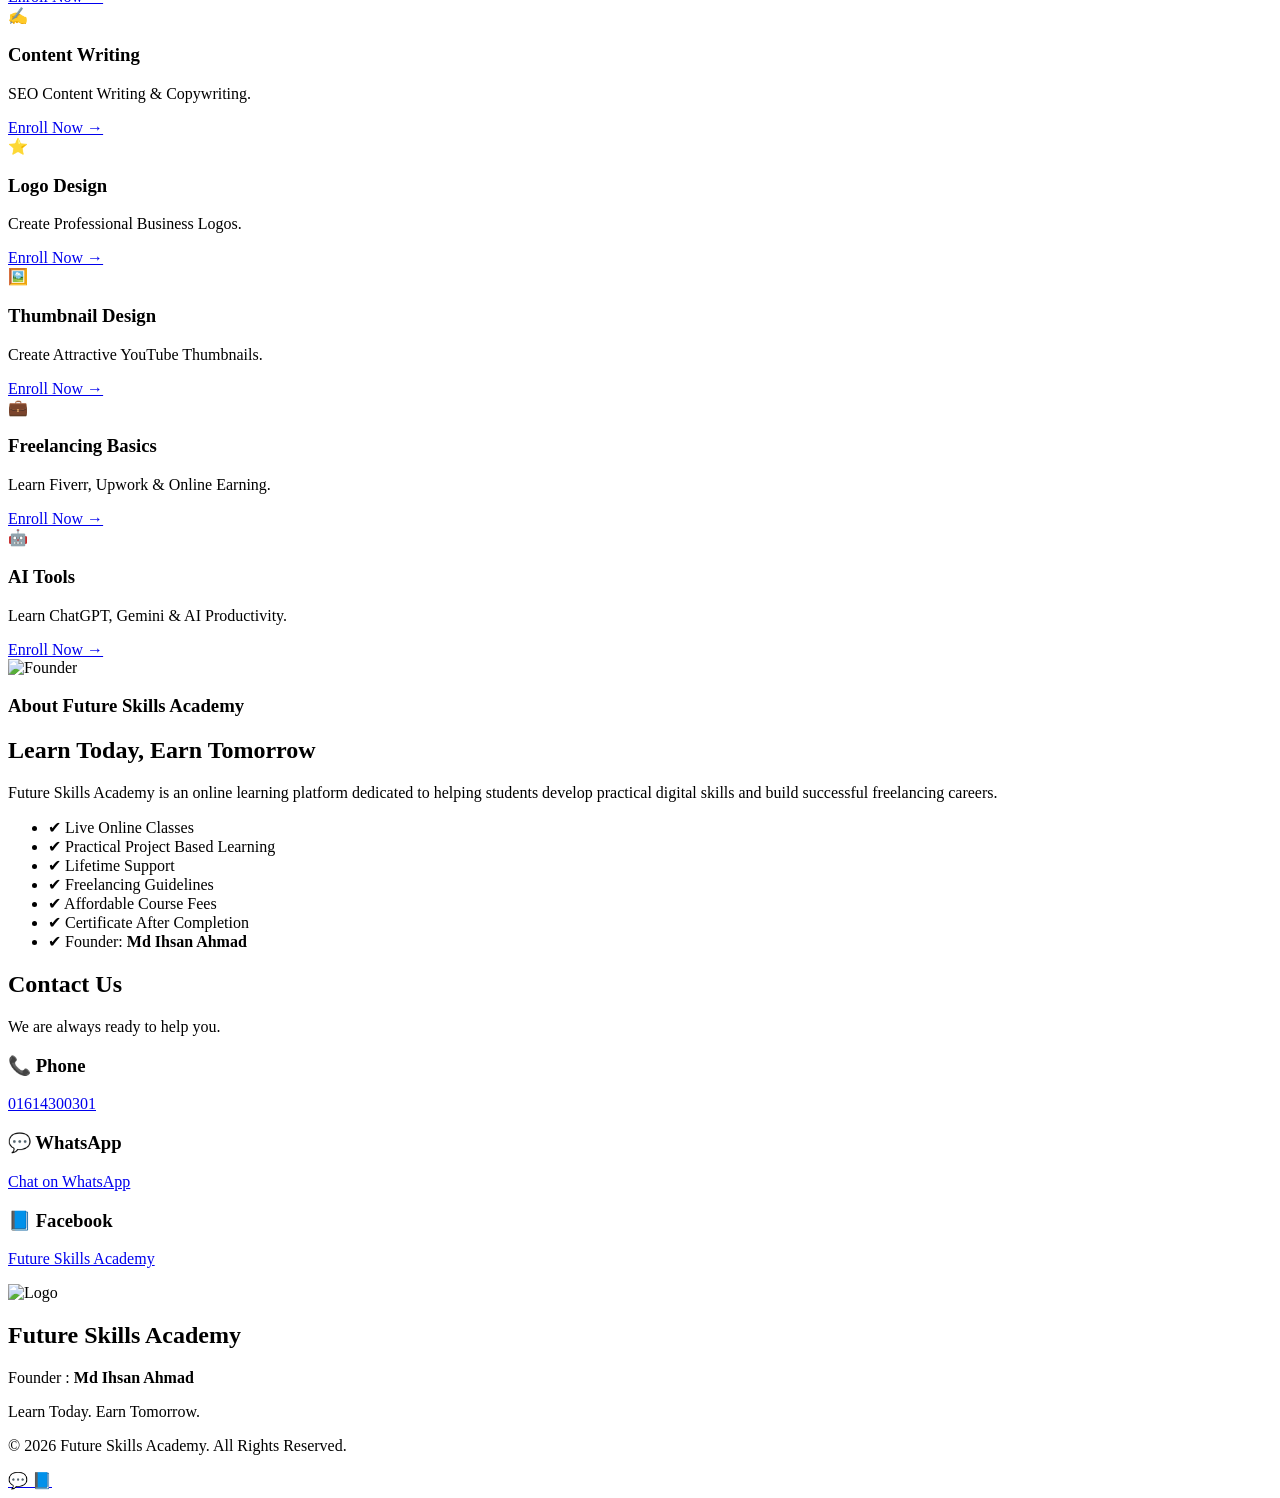
==== commit 35181b36: "Add files via upload" ====
--- a/index.html
+++ b/index.html
@@ -1,453 +1,588 @@
 <!DOCTYPE html>
-<html lang="en" data-theme="dark">
+<html lang="en">
 
 <head>
 
-<meta charset="UTF-8">
-<meta name="viewport" content="width=device-width, initial-scale=1.0">
-
-<title>Future Skills Academy</title>
-
-<meta name="description" content="Future Skills Academy - Learn Digital Skills">
-
-<link rel="icon" href="assets/images/favicon.ico">
-
-<link rel="stylesheet" href="assets/css/style.css">
-
-<link rel="preconnect" href="https://fonts.googleapis.com">
-
-<link rel="preconnect" href="https://fonts.gstatic.com" crossorigin>
-
-<link href="https://fonts.googleapis.com/css2?family=Poppins:wght@300;400;500;600;700;800&display=swap" rel="stylesheet">
-
-<link href="https://cdn.jsdelivr.net/npm/remixicon@4.3.0/fonts/remixicon.css" rel="stylesheet">
+    <meta charset="UTF-8">
+    <meta name="viewport" content="width=device-width, initial-scale=1.0">
+
+    <title>Future Skills Academy</title>
+
+    <meta name="description"
+        content="Learn Digital Skills from Home with Future Skills Academy">
+
+    <meta name="keywords"
+        content="Canva, Graphic Design, Web Development, Digital Marketing, AI, Freelancing">
+
+    <meta name="author"
+        content="Md Ihsan Ahmad">
+
+    <link rel="stylesheet" href="style.css">
 
 </head>
 
 <body>
 
-<div id="loader">
-
-<div class="loader-circle"></div>
-
-<h2>Future Skills Academy</h2>
-
-</div>
-
-<div class="bg-blur blur1"></div>
-<div class="bg-blur blur2"></div>
-<div class="bg-blur blur3"></div>
-
-<header>
-
-<nav class="navbar">
-
-<a href="#" class="logo">
-
-<img src="assets/images/logo.png">
-
-<span>Future Skills Academy</span>
+<!--================ NAVBAR ================-->
+
+<nav id="navbar">
+
+    <div class="logo">
+
+        <img src="logo.jpg" alt="Future Skills Academy Logo">
+
+        <h2>Future Skills Academy</h2>
+
+    </div>
+
+    <ul>
+
+        <li><a href="#home" class="active">Home</a></li>
+
+        <li><a href="#courses">Courses</a></li>
+
+        <li><a href="#about">About</a></li>
+
+        <li><a href="#contact">Contact</a></li>
+
+    </ul>
+
+    <div class="nav-right">
+
+        <button id="theme-btn">🌙</button>
+
+        <a href="https://docs.google.com/forms/d/e/1FAIpQLSeuMf1XEfPEnVY1durP_-2VselLusyHmVmHnPXd9jyZ3TKqJQ/viewform?usp=publish-editor"
+           target="_blank"
+           class="join-btn">
+
+            Join Now
+
+        </a>
+
+    </div>
+
+</nav>
+
+<!--================ HERO SECTION ================-->
+
+<section class="hero" id="home">
+
+    <div class="hero-text">
+
+        <span class="tag">
+            🚀 Learn • Build • Earn
+        </span>
+
+        <h1>
+
+            Learn Digital Skills
+            <br>
+            From Home
+
+        </h1>
+
+        <p>
+
+            Future Skills Academy helps students build freelancing careers
+            through practical digital skills with live support,
+            real projects and expert guidance.
+
+        </p>
+
+        <div class="hero-btn">
+
+            <a href="#courses" class="btn">
+
+                Start Learning →
+
+            </a>
+
+            <a href="#about" class="btn2">
+
+                About Us
+
+            </a>
+
+        </div>
+
+    </div>
+
+    <div class="hero-image">
+
+        <img src="founder.jpg"
+             alt="Founder">
+
+        <div class="founder-card">
+
+            <h3>Founder</h3>
+
+            <p>Md Ihsan Ahmad</p>
+
+        </div>
+
+    </div>
+
+</section>
+
+<!--================ COURSES ================-->
+
+<section class="courses" id="courses">
+
+<div class="title">
+
+<h2>Our Premium Courses</h2>
+
+<p>
+
+Choose your favourite course and start your journey today.
+
+</p>
+
+</div>
+
+<div class="course-container">
+
+    <!-- Canva -->
+<div class="course-card">
+
+    <div class="course-icon">🎨</div>
+
+    <h3>Canva Masterclass</h3>
+
+    <p>Learn Canva from Beginner to Advanced.</p>
+
+    <a href="https://docs.google.com/forms/d/e/1FAIpQLSeuMf1XEfPEnVY1durP_-2VselLusyHmVmHnPXd9jyZ3TKqJQ/viewform?usp=publish-editor"
+       target="_blank"
+       class="course-btn">
+
+        Enroll Now →
+
+    </a>
+
+</div>
+
+<!-- Graphic Design -->
+
+<div class="course-card">
+
+    <div class="course-icon">🖌️</div>
+
+    <h3>Graphic Design</h3>
+
+    <p>Master Photoshop & Illustrator.</p>
+
+    <a href="https://docs.google.com/forms/d/e/1FAIpQLSeuMf1XEfPEnVY1durP_-2VselLusyHmVmHnPXd9jyZ3TKqJQ/viewform?usp=publish-editor"
+       target="_blank"
+       class="course-btn">
+
+        Enroll Now →
+
+    </a>
+
+</div>
+
+<!-- Web Development -->
+
+<div class="course-card">
+
+    <div class="course-icon">💻</div>
+
+    <h3>Web Development</h3>
+
+    <p>Learn HTML, CSS & JavaScript.</p>
+
+    <a href="https://docs.google.com/forms/d/e/1FAIpQLSeuMf1XEfPEnVY1durP_-2VselLusyHmVmHnPXd9jyZ3TKqJQ/viewform?usp=publish-editor"
+       target="_blank"
+       class="course-btn">
+
+        Enroll Now →
+
+    </a>
+
+</div>
+
+<!-- Ebook -->
+
+<div class="course-card">
+
+    <div class="course-icon">📘</div>
+
+    <h3>Ebook Writing & Design</h3>
+
+    <p>Learn Ebook Writing & Professional Design.</p>
+
+    <a href="https://docs.google.com/forms/d/e/1FAIpQLSeuMf1XEfPEnVY1durP_-2VselLusyHmVmHnPXd9jyZ3TKqJQ/viewform?usp=publish-editor"
+       target="_blank"
+       class="course-btn">
+
+        Enroll Now →
+
+    </a>
+
+</div>
+
+<!-- Basic Computer -->
+
+<div class="course-card">
+
+    <div class="course-icon">🖥️</div>
+
+    <h3>Basic Computer</h3>
+
+    <p>Windows, MS Word, Excel & PowerPoint.</p>
+
+    <a href="https://docs.google.com/forms/d/e/1FAIpQLSeuMf1XEfPEnVY1durP_-2VselLusyHmVmHnPXd9jyZ3TKqJQ/viewform?usp=publish-editor"
+       target="_blank"
+       class="course-btn">
+
+        Enroll Now →
+
+    </a>
+
+</div>
+
+<!-- Microsoft Office -->
+
+<div class="course-card">
+
+    <div class="course-icon">📊</div>
+
+    <h3>Microsoft Office Complete</h3>
+
+    <p>Master Word, Excel & PowerPoint.</p>
+
+    <a href="https://docs.google.com/forms/d/e/1FAIpQLSeuMf1XEfPEnVY1durP_-2VselLusyHmVmHnPXd9jyZ3TKqJQ/viewform?usp=publish-editor"
+       target="_blank"
+       class="course-btn">
+
+        Enroll Now →
+
+    </a>
+
+</div>
+
+<!-- Digital Marketing -->
+
+<div class="course-card">
+
+    <div class="course-icon">📱</div>
+
+    <h3>Digital Marketing</h3>
+
+    <p>Facebook Marketing, SEO & Online Promotion.</p>
+
+    <a href="https://docs.google.com/forms/d/e/1FAIpQLSeuMf1XEfPEnVY1durP_-2VselLusyHmVmHnPXd9jyZ3TKqJQ/viewform?usp=publish-editor"
+       target="_blank"
+       class="course-btn">
+
+        Enroll Now →
+
+    </a>
+
+</div>
+
+<!-- Video Editing -->
+
+<div class="course-card">
+
+    <div class="course-icon">🎬</div>
+
+    <h3>Video Editing</h3>
+
+    <p>Learn CapCut & Adobe Premiere Pro.</p>
+
+    <a href="https://docs.google.com/forms/d/e/1FAIpQLSeuMf1XEfPEnVY1durP_-2VselLusyHmVmHnPXd9jyZ3TKqJQ/viewform?usp=publish-editor"
+       target="_blank"
+       class="course-btn">
+
+        Enroll Now →
+
+    </a>
+
+</div>
+
+<!-- Content Writing -->
+
+<div class="course-card">
+
+    <div class="course-icon">✍️</div>
+
+    <h3>Content Writing</h3>
+
+    <p>SEO Content Writing & Copywriting.</p>
+
+    <a href="https://docs.google.com/forms/d/e/1FAIpQLSeuMf1XEfPEnVY1durP_-2VselLusyHmVmHnPXd9jyZ3TKqJQ/viewform?usp=publish-editor"
+       target="_blank"
+       class="course-btn">
+
+        Enroll Now →
+
+    </a>
+
+</div>
+
+<!-- Logo -->
+
+<div class="course-card">
+
+    <div class="course-icon">⭐</div>
+
+    <h3>Logo Design</h3>
+
+    <p>Create Professional Business Logos.</p>
+
+    <a href="https://docs.google.com/forms/d/e/1FAIpQLSeuMf1XEfPEnVY1durP_-2VselLusyHmVmHnPXd9jyZ3TKqJQ/viewform?usp=publish-editor"
+       target="_blank"
+       class="course-btn">
+
+        Enroll Now →
+
+    </a>
+
+</div>
+
+<!-- Thumbnail -->
+
+<div class="course-card">
+
+    <div class="course-icon">🖼️</div>
+
+    <h3>Thumbnail Design</h3>
+
+    <p>Create Attractive YouTube Thumbnails.</p>
+
+    <a href="https://docs.google.com/forms/d/e/1FAIpQLSeuMf1XEfPEnVY1durP_-2VselLusyHmVmHnPXd9jyZ3TKqJQ/viewform?usp=publish-editor"
+       target="_blank"
+       class="course-btn">
+
+        Enroll Now →
+
+    </a>
+
+</div>
+
+<!-- Freelancing -->
+
+<div class="course-card">
+
+    <div class="course-icon">💼</div>
+
+    <h3>Freelancing Basics</h3>
+
+    <p>Learn Fiverr, Upwork & Online Earning.</p>
+
+    <a href="https://docs.google.com/forms/d/e/1FAIpQLSeuMf1XEfPEnVY1durP_-2VselLusyHmVmHnPXd9jyZ3TKqJQ/viewform?usp=publish-editor"
+       target="_blank"
+       class="course-btn">
+
+        Enroll Now →
+
+    </a>
+
+</div>
+
+<!-- AI -->
+
+<div class="course-card">
+
+    <div class="course-icon">🤖</div>
+
+    <h3>AI Tools</h3>
+
+    <p>Learn ChatGPT, Gemini & AI Productivity.</p>
+
+    <a href="https://docs.google.com/forms/d/e/1FAIpQLSeuMf1XEfPEnVY1durP_-2VselLusyHmVmHnPXd9jyZ3TKqJQ/viewform?usp=publish-editor"
+       target="_blank"
+       class="course-btn">
+
+        Enroll Now →
+
+    </a>
+
+</div>
+
+</div>
+
+</section>
+<!--================ ABOUT SECTION ================-->
+
+<section class="about" id="about">
+
+    <div class="about-box">
+
+        <div class="about-image">
+
+            <img src="founder.jpg" alt="Founder">
+
+        </div>
+
+        <div class="about-text">
+
+            <h3>About Future Skills Academy</h3>
+
+            <h2>Learn Today, Earn Tomorrow</h2>
+
+            <p>
+
+                Future Skills Academy is an online learning platform dedicated
+                to helping students develop practical digital skills and build
+                successful freelancing careers.
+
+            </p>
+
+            <ul>
+
+                <li>✔ Live Online Classes</li>
+
+                <li>✔ Practical Project Based Learning</li>
+
+                <li>✔ Lifetime Support</li>
+
+                <li>✔ Freelancing Guidelines</li>
+
+                <li>✔ Affordable Course Fees</li>
+
+                <li>✔ Certificate After Completion</li>
+
+                <li>✔ Founder: <strong>Md Ihsan Ahmad</strong></li>
+
+            </ul>
+
+        </div>
+
+    </div>
+
+</section>
+
+<!--================ CONTACT SECTION ================-->
+
+<section class="contact" id="contact">
+
+    <div class="title">
+
+        <h2>Contact Us</h2>
+
+        <p>We are always ready to help you.</p>
+
+    </div>
+
+    <div class="contact-box">
+
+        <div class="contact-card">
+
+            <h3>📞 Phone</h3>
+
+            <p>
+
+                <a href="tel:+8801614300301">
+
+                    01614300301
+
+                </a>
+
+            </p>
+
+        </div>
+
+        <div class="contact-card">
+
+            <h3>💬 WhatsApp</h3>
+
+            <p>
+
+                <a href="https://wa.me/8801614300301"
+
+                   target="_blank">
+
+                    Chat on WhatsApp
+
+                </a>
+
+            </p>
+
+        </div>
+
+        <div class="contact-card">
+
+            <h3>📘 Facebook</h3>
+
+            <p>
+
+                <a href="https://www.facebook.com/profile.php?id=61591998293413"
+
+                   target="_blank">
+
+                    Future Skills Academy
+
+                </a>
+
+            </p>
+
+        </div>
+
+    </div>
+
+</section>
+
+<!--================ FOOTER ================-->
+
+<footer>
+
+    <img src="logo.jpg" alt="Logo">
+
+    <h2>Future Skills Academy</h2>
+
+    <p>
+
+        Founder : <strong>Md Ihsan Ahmad</strong>
+
+    </p>
+
+    <p>
+
+        Learn Today. Earn Tomorrow.
+
+    </p>
+
+    <p>
+
+        © 2026 Future Skills Academy. All Rights Reserved.
+
+    </p>
+
+</footer>
+
+<!--================ WHATSAPP FLOAT BUTTON ================-->
+
+<a href="https://wa.me/8801614300301"
+
+   target="_blank"
+
+   class="whatsapp"
+
+   title="Chat on WhatsApp">
+
+    💬
 
 </a>
 
-<ul class="nav-links">
-
-<li><a href="#">Home</a></li>
-
-<li><a href="#courses">Courses</a></li>
-
-<li><a href="#founder">About</a></li>
-
-<li><a href="#contact">Contact</a></li>
-
-</ul>
-
-<div class="nav-right">
-
-<button id="themeBtn">
-
-<i class="ri-sun-line"></i>
-
-</button>
-
-<a href="pages/login.html" class="login-btn">
-
-Login
+<!--================ FACEBOOK FLOAT BUTTON ================-->
+
+<a href="https://www.facebook.com/profile.php?id=61591998293413"
+
+   target="_blank"
+
+   class="facebook"
+
+   title="Visit Facebook">
+
+    📘
 
 </a>
 
-</div>
-
-</nav>
-
-</header>
-
-<section class="hero">
-
-<div class="hero-left">
-
-<p class="tag">
-
-🚀 Learn • Build • Earn
-
-</p>
-
-<h1>
-
-Learn <br>
-
-Digital Skills <br>
-
-From Home
-
-</h1>
-
-<p>
-
-Professional Online Learning Platform designed for Future Freelancers.
-
-</p>
-
-<div class="hero-buttons">
-
-<a href="https://docs.google.com/forms/d/e/1FAIpQLSeuMf1XEfPEnVY1durP_-2VselLusyHmVmHnPXd9jyZ3TKqJQ/viewform"
-
-target="_blank"
-
-class="join">
-
-Join Now
-
-</a>
-
-<a href="#courses"
-
-class="course-btn">
-
-Explore Courses
-
-</a>
-
-</div>
-
-</div>
-
-<div class="hero-right">
-
-<img src="assets/images/banner.jpg" alt="Banner">
-
-</div>
-
-</section>
-
-<!-- COURSES -->
-
-<section class="courses" id="courses">
-
-<div class="section-title">
-
-<p>Premium Courses</p>
-
-<h2>Choose Your Skill</h2>
-
-</div>
-
-<div class="search-box">
-
-<i class="ri-search-line"></i>
-
-<input
-type="text"
-id="searchCourse"
-placeholder="Search Courses...">
-
-</div>
-
-<div class="course-grid">
-
-<div class="course-card">
-<i class="ri-palette-fill"></i>
-<h3>Canva Masterclass</h3>
-<p>Graphic Design for Beginners</p>
-<button class="coming-btn">Enroll Now</button>
-</div>
-
-<div class="course-card">
-<i class="ri-code-s-slash-fill"></i>
-<h3>Web Development</h3>
-<p>HTML CSS JavaScript</p>
-<button class="coming-btn">Coming Soon</button>
-</div>
-
-<div class="course-card">
-<i class="ri-megaphone-fill"></i>
-<h3>Digital Marketing</h3>
-<p>Marketing & Branding</p>
-<button class="coming-btn">Coming Soon</button>
-</div>
-
-<div class="course-card">
-<i class="ri-video-fill"></i>
-<h3>Video Editing</h3>
-<p>Premiere Pro</p>
-<button class="coming-btn">Coming Soon</button>
-</div>
-
-<div class="course-card">
-<i class="ri-robot-2-fill"></i>
-<h3>AI Tools</h3>
-<p>Modern AI Workflow</p>
-<button class="coming-btn">Coming Soon</button>
-</div>
-
-<div class="course-card">
-<i class="ri-pen-nib-fill"></i>
-<h3>Content Writing</h3>
-<p>SEO Writing</p>
-<button class="coming-btn">Coming Soon</button>
-</div>
-
-<div class="course-card">
-<i class="ri-shopping-bag-fill"></i>
-<h3>Freelancing</h3>
-<p>Marketplace Guide</p>
-<button class="coming-btn">Coming Soon</button>
-</div>
-
-<div class="course-card">
-<i class="ri-smartphone-fill"></i>
-<h3>App Design</h3>
-<p>UI / UX</p>
-<button class="coming-btn">Coming Soon</button>
-</div>
-
-</div>
-
-</section>
-<!--==================== STATS ====================-->
-
-<section class="stats">
-
-<div class="stat-box">
-<h2>1000+</h2>
-<p>Students</p>
-</div>
-
-<div class="stat-box">
-<h2>10+</h2>
-<p>Courses</p>
-</div>
-
-<div class="stat-box">
-<h2>24/7</h2>
-<p>Support</p>
-</div>
-
-<div class="stat-box">
-<h2>100%</h2>
-<p>Online</p>
-</div>
-
-</section>
-
-<!--==================== FOUNDER ====================-->
-
-<section class="founder" id="founder">
-
-<div class="founder-image">
-
-<img src="assets/images/founder.jpg" alt="Founder">
-
-</div>
-
-<div class="founder-text">
-
-<p>Founder</p>
-
-<h2>Md Ihsan Ahmad</h2>
-
-<p>
-
-Future Skills Academy-এর প্রতিষ্ঠাতা। লক্ষ্য হলো বাংলাদেশের
-শিক্ষার্থীদের আধুনিক ডিজিটাল স্কিল শেখানো এবং
-ফ্রিল্যান্সিং ক্যারিয়ারে সফল হতে সহায়তা করা।
-
-</p>
-
-<a href="mailto:fsacademy81@gmail.com" class="mail-btn">
-
-Contact Founder
-
-</a>
-
-</div>
-
-</section>
-
-<!--==================== FAQ ====================-->
-
-<section class="faq">
-
-<div class="section-title">
-
-<p>FAQ</p>
-
-<h2>Frequently Asked Questions</h2>
-
-</div>
-
-<div class="faq-container">
-
-<div class="faq-item">
-
-<h3>How do I join Future Skills Academy?</h3>
-
-<p>
-Click the Join Now button and complete the Google Form.
-</p>
-
-</div>
-
-<div class="faq-item">
-
-<h3>How can I enroll in a course?</h3>
-
-<p>
-Most courses are Coming Soon. Canva course will open first.
-</p>
-
-</div>
-
-<div class="faq-item">
-
-<h3>Will certificates be available?</h3>
-
-<p>
-Yes. Premium certificates will be downloadable after course completion.
-</p>
-
-</div>
-
-</div>
-
-</section>
-
-<!--==================== CONTACT ====================-->
-
-<section class="contact" id="contact">
-
-<div class="section-title">
-
-<p>Contact</p>
-
-<h2>Get In Touch</h2>
-
-</div>
-
-<div class="contact-grid">
-
-<div class="contact-card">
-
-<i class="ri-phone-fill"></i>
-
-<h3>Phone</h3>
-
-<p>01614300301</p>
-
-</div>
-
-<div class="contact-card">
-
-<i class="ri-mail-fill"></i>
-
-<h3>Email</h3>
-
-<p>fsacademy81@gmail.com</p>
-
-</div>
-
-<div class="contact-card">
-
-<i class="ri-facebook-circle-fill"></i>
-
-<h3>Facebook</h3>
-
-<a href="https://www.facebook.com/profile.php?id=61591998293413"
-target="_blank">
-
-Visit Page
-
-</a>
-
-</div>
-
-</div>
-
-</section>
-
-<!--==================== FOOTER ====================-->
-
-<footer>
-
-<img src="assets/images/logo.png" class="footer-logo">
-
-<h2>Future Skills Academy</h2>
-
-<p>Learn • Build • Earn</p>
-
-<p>Founder : Md Ihsan Ahmad</p>
-
-<p>© 2026 Future Skills Academy</p>
-
-</footer>
-
-<!--==================== FACEBOOK ====================-->
-
-<a href="https://www.facebook.com/profile.php?id=61591998293413"
-target="_blank"
-class="facebook-float">
-
-<i class="ri-facebook-fill"></i>
-
-</a>
-
-<!--==================== WHATSAPP ====================-->
-
-<a href="https://wa.me/8801614300301"
-target="_blank"
-class="whatsapp-float">
-
-<i class="ri-whatsapp-fill"></i>
-
-</a>
-
-<!--==================== MOBILE NAV ====================-->
-
-<div class="mobile-nav">
-
-<a href="#">
-<i class="ri-home-5-fill"></i>
-<span>Home</span>
-</a>
-
-<a href="#courses">
-<i class="ri-book-open-fill"></i>
-<span>Courses</span>
-</a>
-
-<a href="pages/dashboard.html">
-<i class="ri-dashboard-fill"></i>
-<span>Dashboard</span>
-</a>
-
-<a href="pages/profile.html">
-<i class="ri-user-fill"></i>
-<span>Profile</span>
-</a>
-
-</div>
-
-<script src="assets/js/script.js"></script>
+<!--================ JAVASCRIPT ================-->
+
+<script src="script.js"></script>
 
 </body>
 
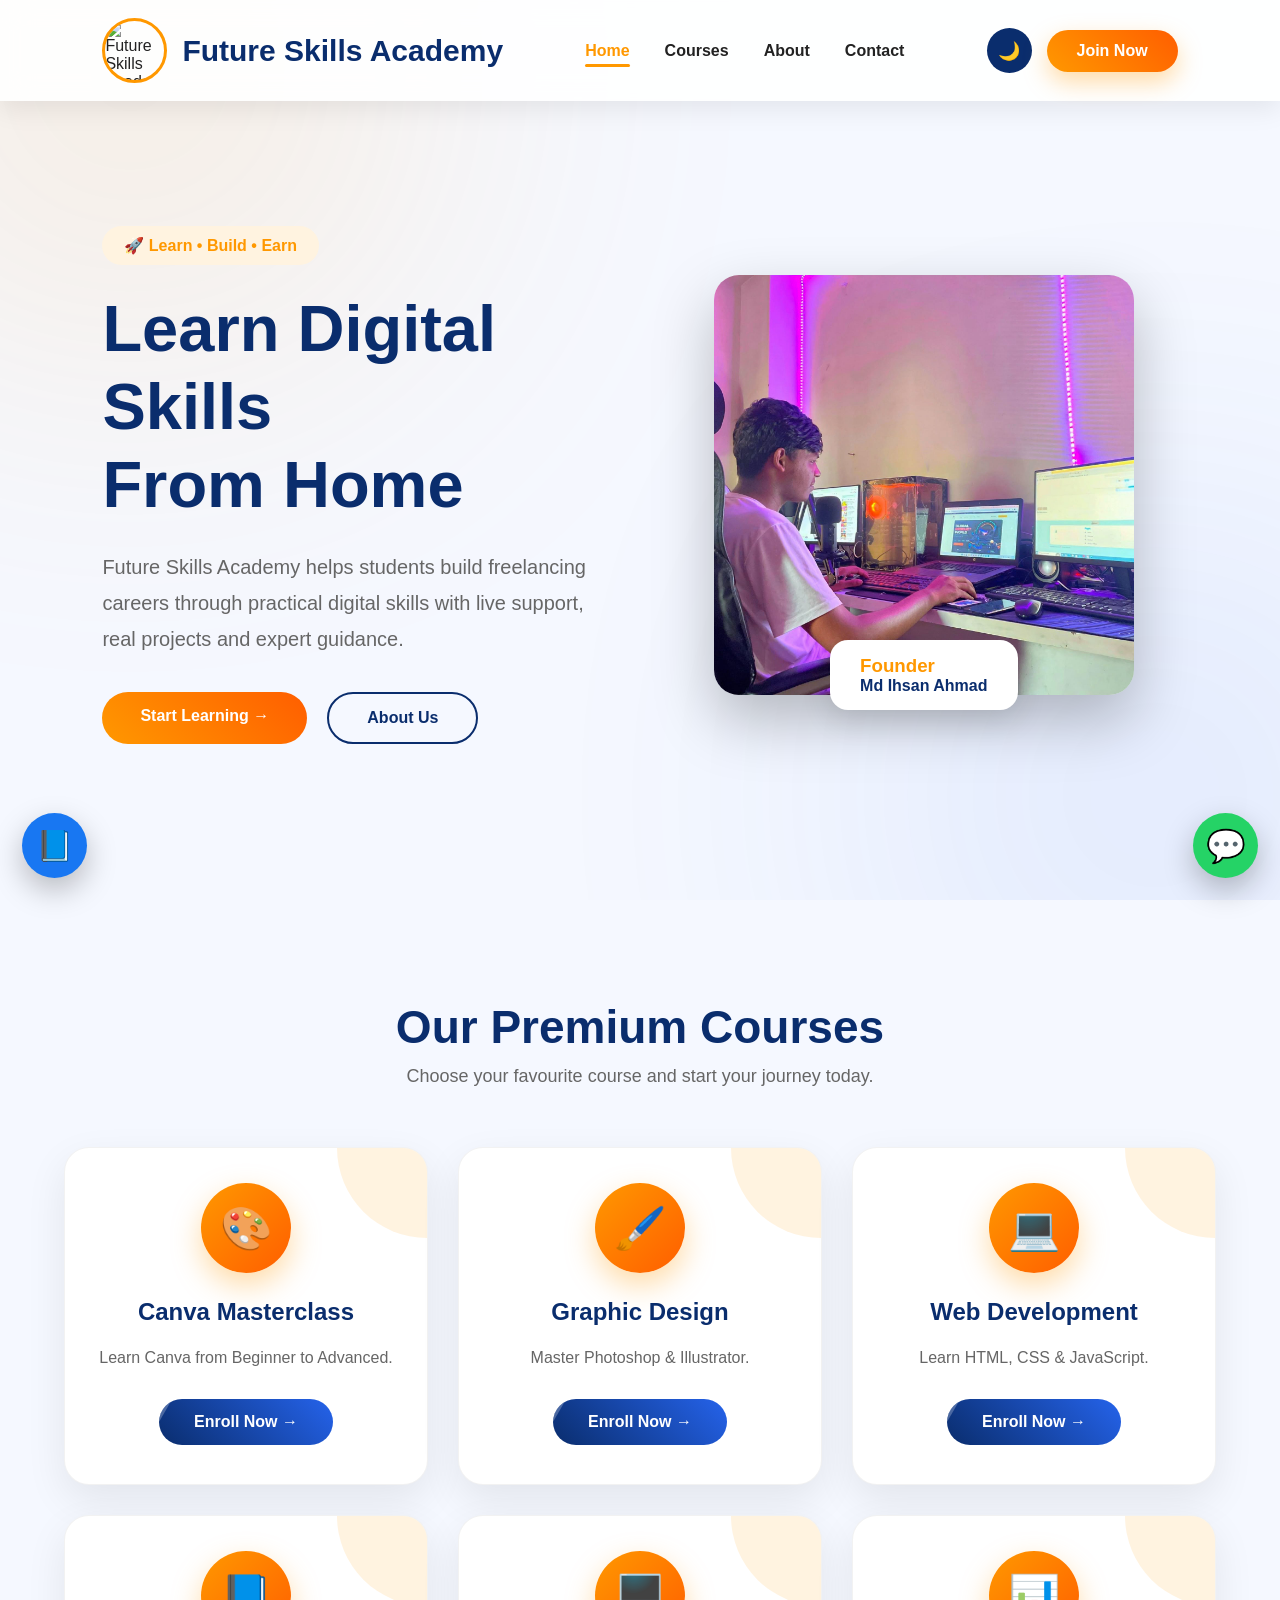
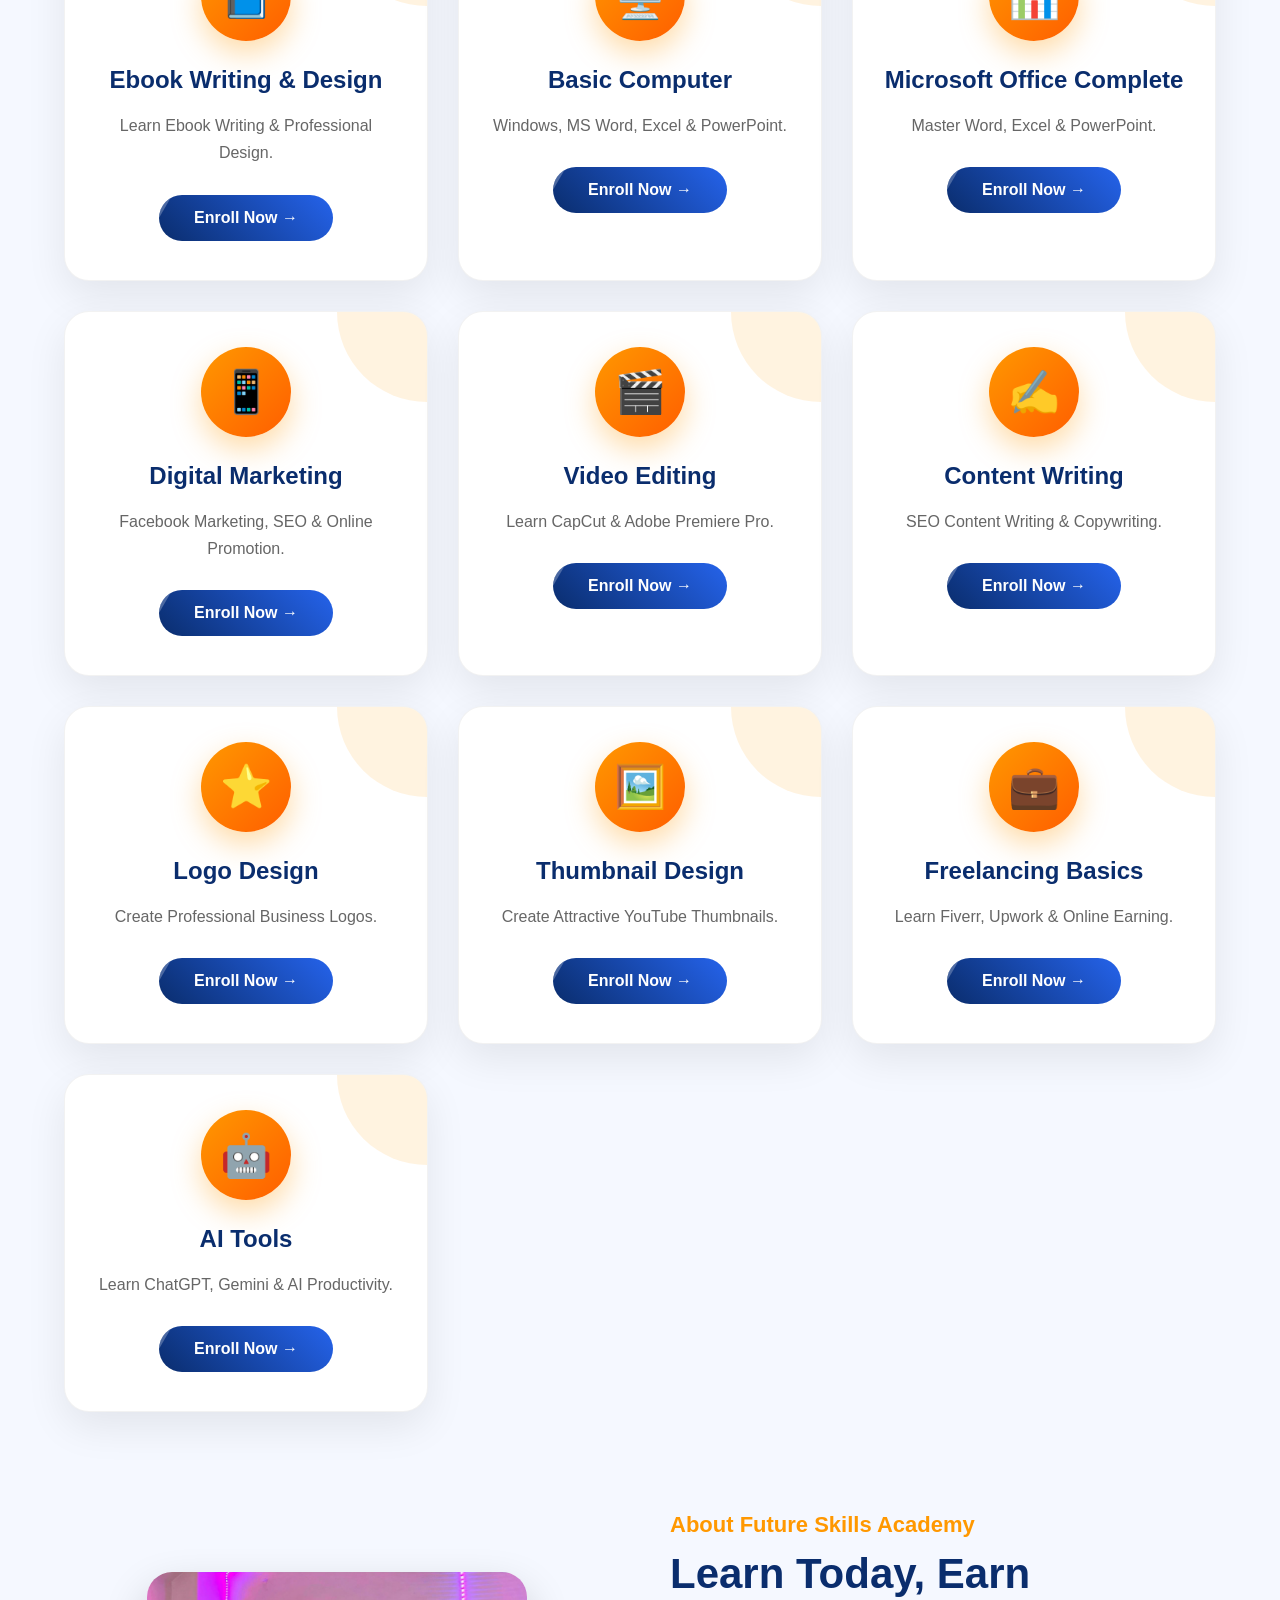
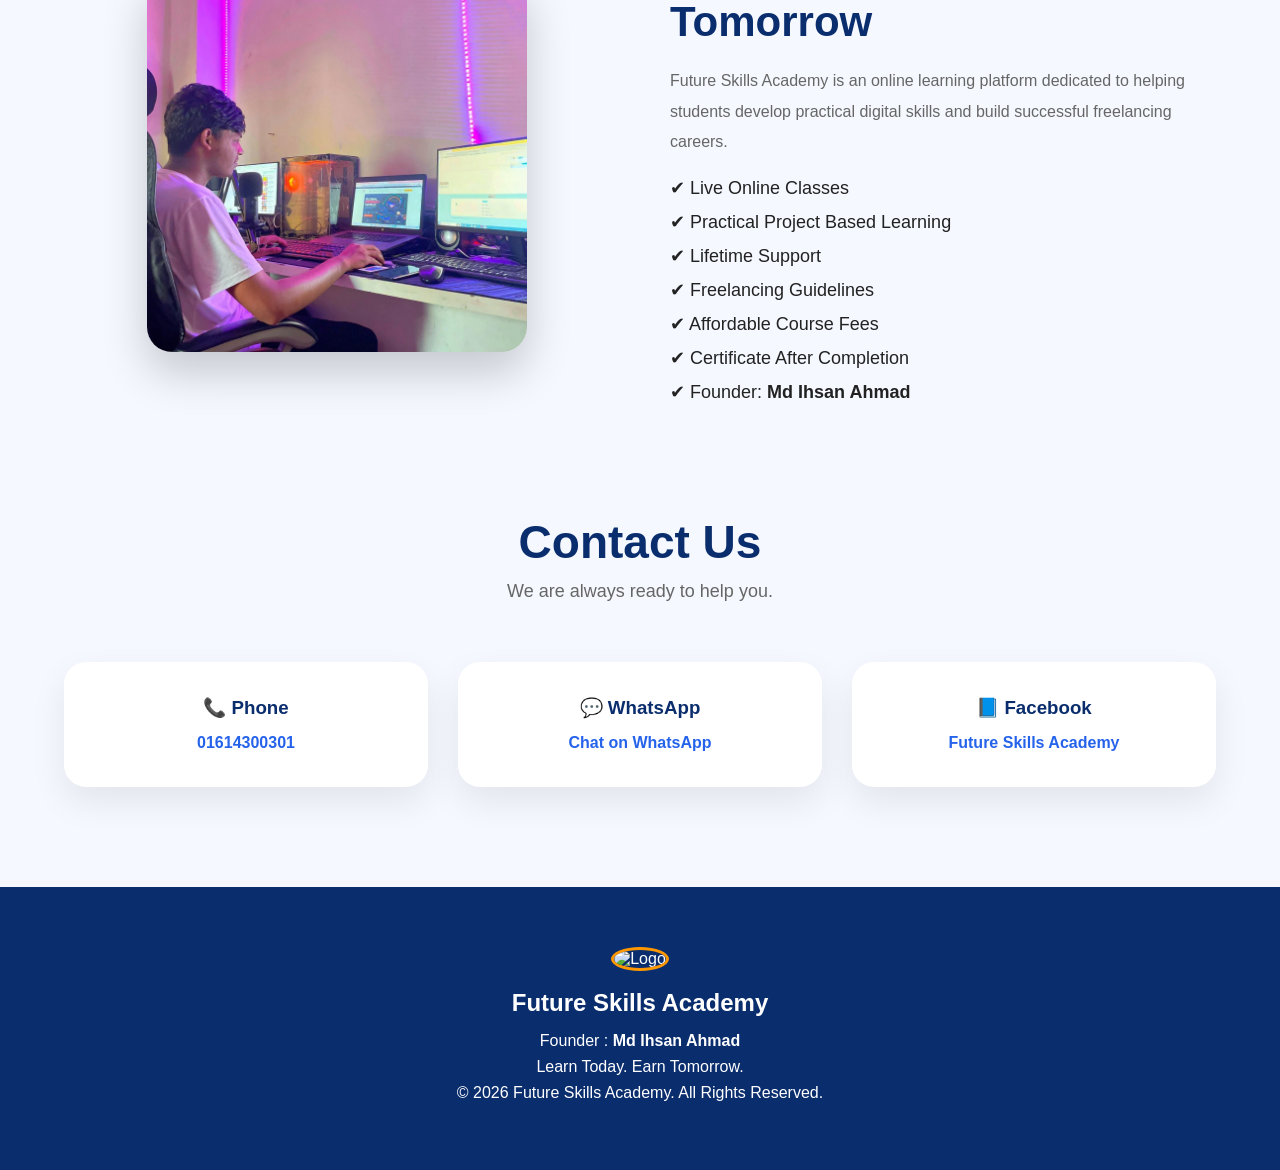
==== commit 7808ea0e: "Add files via upload" ====
--- a/index.html
+++ b/index.html
@@ -29,8 +29,7 @@
 
     <div class="logo">
 
-        <img src="logo.jpg" alt="Future Skills Academy Logo">
-
+        <img src="images/logo.jpg" alt="Future Skills Academy Logo">
         <h2>Future Skills Academy</h2>
 
     </div>
--- a/style.css
+++ b/style.css
@@ -0,0 +1,1462 @@
+/*====================================
+        GOOGLE FONT
+====================================*/
+
+@import url('https://fonts.googleapis.com/css2?family=Poppins:wght@300;400;500;600;700;800&display=swap');
+
+/*====================================
+            RESET
+====================================*/
+
+*{
+    margin:0;
+    padding:0;
+    box-sizing:border-box;
+    font-family:'Poppins',sans-serif;
+}
+
+html{
+    scroll-behavior:smooth;
+}
+
+body{
+    background:#f5f8ff;
+    color:#222;
+    overflow-x:hidden;
+    transition:.4s;
+}
+
+/*====================================
+            NAVBAR
+====================================*/
+
+nav{
+    position:fixed;
+    top:0;
+    left:0;
+    width:100%;
+    z-index:1000;
+
+    display:flex;
+    justify-content:space-between;
+    align-items:center;
+
+    padding:18px 8%;
+
+    background:rgba(255,255,255,.90);
+    backdrop-filter:blur(15px);
+
+    box-shadow:0 8px 25px rgba(0,0,0,.08);
+}
+
+.logo{
+
+    display:flex;
+    align-items:center;
+    gap:15px;
+
+}
+
+.logo img{
+
+    width:65px;
+    height:65px;
+
+    border-radius:50%;
+    object-fit:cover;
+
+    border:3px solid #ff9800;
+
+    transition:.4s;
+
+}
+
+.logo img:hover{
+
+    transform:rotate(360deg);
+
+}
+
+.logo h2{
+
+    font-size:30px;
+
+    font-weight:800;
+
+    color:#0A2D6D;
+
+    white-space:nowrap;
+
+}
+
+nav ul{
+
+    display:flex;
+
+    list-style:none;
+
+    gap:35px;
+
+}
+
+nav ul li a{
+
+    text-decoration:none;
+
+    color:#222;
+
+    font-weight:600;
+
+    transition:.3s;
+
+}
+
+nav ul li a:hover,
+nav ul li a.active{
+
+    color:#ff9800;
+
+}
+
+.nav-right{
+
+    display:flex;
+
+    align-items:center;
+
+    gap:15px;
+
+}
+
+/*====================================
+        DARK MODE BUTTON
+====================================*/
+
+#theme-btn{
+
+    width:45px;
+    height:45px;
+
+    border:none;
+    border-radius:50%;
+
+    cursor:pointer;
+
+    background:#0A2D6D;
+
+    color:#fff;
+
+    font-size:18px;
+
+    transition:.4s;
+
+}
+
+#theme-btn:hover{
+
+    transform:rotate(180deg);
+
+}
+
+/*====================================
+          JOIN BUTTON
+====================================*/
+
+.join-btn{
+
+    text-decoration:none;
+
+    color:#fff;
+
+    font-weight:600;
+
+    padding:12px 30px;
+
+    border-radius:50px;
+
+    background:linear-gradient(45deg,#ff9800,#ff5e00);
+
+    box-shadow:0 10px 25px rgba(255,152,0,.35);
+
+    transition:.4s;
+
+}
+
+.join-btn:hover{
+
+    transform:translateY(-5px);
+
+}
+
+/*====================================
+            HERO
+====================================*/
+
+.hero{
+
+    min-height:100vh;
+
+    display:flex;
+
+    justify-content:space-between;
+
+    align-items:center;
+
+    gap:60px;
+
+    padding:150px 8% 80px;
+
+    position:relative;
+
+    overflow:hidden;
+
+}
+
+.hero::before{
+
+    content:"";
+
+    position:absolute;
+
+    width:500px;
+
+    height:500px;
+
+    background:#ff9800;
+
+    border-radius:50%;
+
+    filter:blur(180px);
+
+    opacity:.18;
+
+    top:-180px;
+
+    left:-120px;
+
+}
+
+.hero::after{
+
+    content:"";
+
+    position:absolute;
+
+    width:450px;
+
+    height:450px;
+
+    background:#2563eb;
+
+    border-radius:50%;
+
+    filter:blur(180px);
+
+    opacity:.18;
+
+    right:-100px;
+
+    bottom:-120px;
+
+}
+
+.hero-text{
+
+    flex:1;
+
+    z-index:2;
+
+}
+
+.tag{
+
+    display:inline-block;
+
+    padding:10px 22px;
+
+    border-radius:50px;
+
+    background:#fff3e0;
+
+    color:#ff9800;
+
+    font-weight:700;
+
+    margin-bottom:25px;
+
+}
+
+.hero-text h1{
+
+    font-size:65px;
+
+    color:#0A2D6D;
+
+    line-height:1.2;
+
+    margin-bottom:25px;
+
+}
+
+.hero-text p{
+
+    font-size:20px;
+
+    color:#666;
+
+    line-height:1.8;
+
+    max-width:550px;
+
+    margin-bottom:35px;
+
+}
+
+/*====================================
+        HERO BUTTONS
+====================================*/
+
+.hero-btn{
+
+    display:flex;
+
+    gap:20px;
+
+    flex-wrap:wrap;
+
+}
+
+.btn{
+
+    padding:15px 38px;
+
+    border-radius:50px;
+
+    text-decoration:none;
+
+    color:#fff;
+
+    font-weight:700;
+
+    background:linear-gradient(45deg,#ff9800,#ff5e00);
+
+    transition:.4s;
+
+}
+
+.btn:hover{
+
+    transform:translateY(-5px);
+
+}
+
+.btn2{
+
+    padding:15px 38px;
+
+    border-radius:50px;
+
+    text-decoration:none;
+
+    color:#0A2D6D;
+
+    border:2px solid #0A2D6D;
+
+    font-weight:700;
+
+    transition:.4s;
+
+}
+
+.btn2:hover{
+
+    background:#0A2D6D;
+
+    color:#fff;
+
+}
+
+/*====================================
+          FOUNDER IMAGE
+====================================*/
+
+.hero-image{
+
+    flex:1;
+
+    display:flex;
+
+    justify-content:center;
+
+    position:relative;
+
+    z-index:2;
+
+}
+
+.hero-image img{
+
+    width:420px;
+
+    max-width:100%;
+
+    border-radius:25px;
+
+    box-shadow:0 25px 60px rgba(0,0,0,.25);
+
+    animation:float 4s ease-in-out infinite;
+
+}
+
+.founder-card{
+
+    position:absolute;
+
+    bottom:-15px;
+
+    background:#fff;
+
+    padding:15px 30px;
+
+    border-radius:18px;
+
+    box-shadow:0 10px 30px rgba(0,0,0,.12);
+
+}
+
+.founder-card h3{
+
+    color:#ff9800;
+
+}
+
+.founder-card p{
+
+    color:#0A2D6D;
+
+    font-weight:700;
+
+}
+
+@keyframes float{
+
+0%,100%{
+
+transform:translateY(0);
+
+}
+
+50%{
+
+transform:translateY(-15px);
+
+}
+
+}
+/*====================================
+        PREMIUM COURSES
+====================================*/
+
+.courses{
+
+    width:90%;
+
+    margin:100px auto;
+
+}
+
+.title{
+
+    text-align:center;
+
+    margin-bottom:60px;
+
+}
+
+.title h2{
+
+    font-size:46px;
+
+    color:#0A2D6D;
+
+    font-weight:800;
+
+}
+
+.title p{
+
+    color:#666;
+
+    margin-top:12px;
+
+    font-size:18px;
+
+}
+
+.course-container{
+
+    display:grid;
+
+    grid-template-columns:repeat(auto-fit,minmax(290px,1fr));
+
+    gap:30px;
+
+}
+
+.course-card{
+
+    background:#fff;
+
+    border-radius:25px;
+
+    padding:35px 28px;
+
+    text-align:center;
+
+    position:relative;
+
+    overflow:hidden;
+
+    transition:.45s;
+
+    box-shadow:0 15px 40px rgba(0,0,0,.08);
+
+    border:1px solid rgba(0,0,0,.05);
+
+}
+
+.course-card::before{
+
+    content:"";
+
+    position:absolute;
+
+    width:180px;
+
+    height:180px;
+
+    border-radius:50%;
+
+    background:rgba(255,152,0,.12);
+
+    top:-90px;
+
+    right:-90px;
+
+    transition:.5s;
+
+}
+
+.course-card:hover::before{
+
+    transform:scale(2);
+
+}
+
+.course-card:hover{
+
+    transform:translateY(-15px);
+
+    box-shadow:0 25px 50px rgba(0,0,0,.15);
+
+}
+
+.course-icon{
+
+    width:90px;
+
+    height:90px;
+
+    margin:auto;
+
+    border-radius:50%;
+
+    display:flex;
+
+    justify-content:center;
+
+    align-items:center;
+
+    font-size:42px;
+
+    color:#fff;
+
+    background:linear-gradient(135deg,#ff9800,#ff5e00);
+
+    box-shadow:0 12px 30px rgba(255,152,0,.35);
+
+    transition:.4s;
+
+}
+
+.course-card:hover .course-icon{
+
+    transform:rotate(10deg) scale(1.12);
+
+}
+
+.course-card h3{
+
+    margin-top:25px;
+
+    font-size:24px;
+
+    color:#0A2D6D;
+
+}
+
+.course-card p{
+
+    margin:18px 0 28px;
+
+    color:#666;
+
+    line-height:1.7;
+
+}
+
+/*====================================
+        PREMIUM BUTTON
+====================================*/
+
+.course-btn{
+
+    display:inline-block;
+
+    padding:14px 35px;
+
+    border-radius:50px;
+
+    text-decoration:none;
+
+    font-weight:700;
+
+    color:#fff;
+
+    background:linear-gradient(45deg,#0A2D6D,#2563eb);
+
+    transition:.4s;
+
+    position:relative;
+
+    overflow:hidden;
+
+}
+
+.course-btn::after{
+
+    content:"";
+
+    position:absolute;
+
+    top:0;
+
+    left:-100%;
+
+    width:100%;
+
+    height:100%;
+
+    background:rgba(255,255,255,.25);
+
+    transform:skewX(-30deg);
+
+    transition:.6s;
+
+}
+
+.course-btn:hover::after{
+
+    left:120%;
+
+}
+
+.course-btn:hover{
+
+    background:linear-gradient(45deg,#ff9800,#ff5e00);
+
+    transform:scale(1.08);
+
+    box-shadow:0 12px 30px rgba(255,152,0,.35);
+
+}
+
+/*====================================
+          DARK MODE
+====================================*/
+
+body.dark .courses{
+
+    color:#fff;
+
+}
+
+body.dark .title h2{
+
+    color:#fff;
+
+}
+
+body.dark .title p{
+
+    color:#cbd5e1;
+
+}
+
+body.dark .course-card{
+
+    background:#1e293b;
+
+    border:1px solid rgba(255,255,255,.08);
+
+}
+
+body.dark .course-card h3{
+
+    color:#fff;
+
+}
+
+body.dark .course-card p{
+
+    color:#cbd5e1;
+
+}
+
+/*====================================
+        MOBILE
+====================================*/
+
+@media(max-width:768px){
+
+.course-container{
+
+grid-template-columns:1fr;
+
+}
+
+.title h2{
+
+font-size:34px;
+
+}
+
+.title p{
+
+font-size:16px;
+
+}
+
+.course-card{
+
+padding:28px 20px;
+
+}
+
+.course-icon{
+
+width:75px;
+
+height:75px;
+
+font-size:34px;
+
+}
+
+.course-card h3{
+
+font-size:22px;
+
+}
+
+.course-btn{
+
+padding:12px 28px;
+
+}
+
+}
+/*====================================
+            ABOUT SECTION
+====================================*/
+
+.about{
+
+    width:90%;
+    margin:100px auto;
+
+}
+
+.about-box{
+
+    display:flex;
+    justify-content:space-between;
+    align-items:center;
+    gap:60px;
+    flex-wrap:wrap;
+
+}
+
+.about-image{
+
+    flex:1;
+    text-align:center;
+
+}
+
+.about-image img{
+
+    width:380px;
+    max-width:100%;
+    border-radius:25px;
+    box-shadow:0 20px 45px rgba(0,0,0,.20);
+    transition:.4s;
+
+}
+
+.about-image img:hover{
+
+    transform:scale(1.05);
+
+}
+
+.about-text{
+
+    flex:1;
+
+}
+
+.about-text h3{
+
+    color:#ff9800;
+    font-size:22px;
+
+}
+
+.about-text h2{
+
+    color:#0A2D6D;
+    font-size:42px;
+    margin:12px 0 20px;
+
+}
+
+.about-text p{
+
+    color:#666;
+    line-height:1.9;
+    margin-bottom:20px;
+
+}
+
+.about-text ul{
+
+    list-style:none;
+
+}
+
+.about-text li{
+
+    margin:12px 0;
+    font-size:18px;
+
+}
+
+/*====================================
+            CONTACT
+====================================*/
+
+.contact{
+
+    width:90%;
+    margin:100px auto;
+
+}
+
+.contact-box{
+
+    display:grid;
+    grid-template-columns:repeat(auto-fit,minmax(260px,1fr));
+    gap:30px;
+
+}
+
+.contact-card{
+
+    background:#fff;
+    padding:35px;
+    border-radius:22px;
+    text-align:center;
+
+    transition:.4s;
+
+    box-shadow:0 15px 35px rgba(0,0,0,.08);
+
+}
+
+.contact-card:hover{
+
+    transform:translateY(-10px);
+
+}
+
+.contact-card h3{
+
+    color:#0A2D6D;
+    margin-bottom:15px;
+
+}
+
+.contact-card a{
+
+    text-decoration:none;
+    color:#2563eb;
+    font-weight:700;
+
+}
+
+.contact-card a:hover{
+
+    color:#ff9800;
+
+}
+
+/*====================================
+            FOOTER
+====================================*/
+
+footer{
+
+    background:#0A2D6D;
+    color:#fff;
+
+    text-align:center;
+
+    padding:60px 20px;
+
+    margin-top:80px;
+
+}
+
+footer img{
+
+    width:90px;
+    border-radius:50%;
+    margin-bottom:18px;
+    border:3px solid #ff9800;
+
+}
+
+footer h2{
+
+    margin-bottom:15px;
+
+}
+
+footer p{
+
+    margin:8px 0;
+
+}
+
+/*====================================
+      WHATSAPP BUTTON
+====================================*/
+
+.whatsapp{
+
+    position:fixed;
+
+    right:22px;
+    bottom:22px;
+
+    width:65px;
+    height:65px;
+
+    border-radius:50%;
+
+    background:#25D366;
+
+    color:#fff;
+
+    display:flex;
+
+    justify-content:center;
+    align-items:center;
+
+    text-decoration:none;
+
+    font-size:32px;
+
+    box-shadow:0 12px 30px rgba(0,0,0,.25);
+
+    z-index:999;
+
+    animation:whatsapp 2s infinite;
+
+}
+
+@keyframes whatsapp{
+
+0%{
+
+transform:scale(1);
+
+}
+
+50%{
+
+transform:scale(1.1);
+
+}
+
+100%{
+
+transform:scale(1);
+
+}
+
+}
+
+/*====================================
+      FACEBOOK BUTTON
+====================================*/
+
+.facebook{
+
+    position:fixed;
+
+    left:22px;
+    bottom:22px;
+
+    width:65px;
+    height:65px;
+
+    border-radius:50%;
+
+    background:#1877F2;
+
+    color:#fff;
+
+    display:flex;
+
+    justify-content:center;
+    align-items:center;
+
+    text-decoration:none;
+
+    font-size:30px;
+
+    box-shadow:0 12px 30px rgba(0,0,0,.25);
+
+    z-index:999;
+
+    transition:.3s;
+
+}
+
+.facebook:hover{
+
+    transform:scale(1.1);
+
+}
+
+/*====================================
+        DARK MODE
+====================================*/
+
+body.dark .about h2,
+body.dark .contact h2,
+body.dark .contact-card h3{
+
+    color:#fff;
+
+}
+
+body.dark .about p,
+body.dark .about li{
+
+    color:#d1d5db;
+
+}
+
+body.dark .contact-card{
+
+    background:#1e293b;
+
+}
+
+body.dark footer{
+
+    background:#020617;
+
+}
+
+/*====================================
+        MOBILE
+====================================*/
+
+@media(max-width:768px){
+
+.about-box{
+
+    flex-direction:column;
+    text-align:center;
+
+}
+
+.about-image img{
+
+    width:280px;
+
+}
+
+.about-text h2{
+
+    font-size:30px;
+
+}
+
+.contact-card{
+
+    padding:25px;
+
+}
+
+.whatsapp,
+.facebook{
+
+    width:55px;
+    height:55px;
+    font-size:26px;
+
+}
+
+}
+/*====================================
+      ACTIVE NAVBAR
+====================================*/
+
+nav ul li a.active{
+
+    color:#ff9800;
+
+    position:relative;
+
+}
+
+nav ul li a.active::after{
+
+    content:"";
+
+    position:absolute;
+
+    left:0;
+
+    bottom:-8px;
+
+    width:100%;
+
+    height:3px;
+
+    border-radius:20px;
+
+    background:#ff9800;
+
+}
+
+/*====================================
+        SCROLL ANIMATION
+====================================*/
+
+.hero,
+.course-card,
+.about-box,
+.contact-card,
+footer{
+
+    opacity:0;
+
+    transform:translateY(60px);
+
+    transition:all .8s ease;
+
+}
+
+.show{
+
+    opacity:1 !important;
+
+    transform:translateY(0) !important;
+
+}
+
+/*====================================
+      NAVBAR SCROLL EFFECT
+====================================*/
+
+nav.scrolled{
+
+    background:rgba(255,255,255,.97);
+
+    box-shadow:0 10px 35px rgba(0,0,0,.12);
+
+}
+
+body.dark nav.scrolled{
+
+    background:#0f172a;
+
+}
+
+/*====================================
+        DARK MODE
+====================================*/
+
+body.dark{
+
+    background:#0f172a;
+
+    color:#fff;
+
+}
+
+body.dark nav{
+
+    background:rgba(15,23,42,.95);
+
+}
+
+body.dark .logo h2{
+
+    color:#ffffff;
+
+}
+
+body.dark nav ul li a{
+
+    color:#fff;
+
+}
+
+body.dark .hero h1{
+
+    color:#fff;
+
+}
+
+body.dark .hero p{
+
+    color:#cbd5e1;
+
+}
+
+body.dark .tag{
+
+    background:#1e293b;
+
+    color:#ff9800;
+
+}
+
+body.dark .founder-card{
+
+    background:#1e293b;
+
+}
+
+body.dark .founder-card p{
+
+    color:#fff;
+
+}
+
+body.dark .btn2{
+
+    color:#fff;
+
+    border:2px solid #fff;
+
+}
+
+body.dark .btn2:hover{
+
+    background:#fff;
+
+    color:#0f172a;
+
+}
+
+/*====================================
+      SMOOTH HOVER
+====================================*/
+
+img{
+
+    transition:.4s;
+
+}
+
+img:hover{
+
+    transform:scale(1.03);
+
+}
+
+.join-btn,
+.btn,
+.btn2,
+.course-btn{
+
+    transition:.35s ease;
+
+}
+
+.join-btn:hover,
+.btn:hover,
+.btn2:hover,
+.course-btn:hover{
+
+    transform:translateY(-5px);
+
+}
+
+/*====================================
+      SCROLLBAR
+====================================*/
+
+::-webkit-scrollbar{
+
+    width:10px;
+
+}
+
+::-webkit-scrollbar-track{
+
+    background:#e5e7eb;
+
+}
+
+::-webkit-scrollbar-thumb{
+
+    background:#ff9800;
+
+    border-radius:20px;
+
+}
+
+::-webkit-scrollbar-thumb:hover{
+
+    background:#ff6a00;
+
+}
+
+/*====================================
+      MOBILE MENU FIX
+====================================*/
+
+@media(max-width:768px){
+
+nav{
+
+flex-direction:column;
+
+padding:15px;
+
+}
+
+.logo{
+
+flex-direction:column;
+
+gap:8px;
+
+}
+
+.logo h2{
+
+font-size:22px;
+
+text-align:center;
+
+}
+
+nav ul{
+
+flex-wrap:wrap;
+
+justify-content:center;
+
+gap:18px;
+
+margin:15px 0;
+
+}
+
+.hero{
+
+padding:120px 20px 60px;
+
+flex-direction:column-reverse;
+
+text-align:center;
+
+}
+
+.hero-text h1{
+
+font-size:38px;
+
+}
+
+.hero-text p{
+
+font-size:17px;
+
+margin:auto auto 30px;
+
+}
+
+.hero-btn{
+
+justify-content:center;
+
+}
+
+.hero-image img{
+
+width:90%;
+
+}
+
+.founder-card{
+
+position:static;
+
+margin-top:20px;
+
+}
+
+.title h2{
+
+font-size:32px;
+
+}
+
+.about-text h2{
+
+font-size:30px;
+
+}
+
+footer h2{
+
+font-size:26px;
+
+}
+
+}
+
+/*====================================
+        FINISH
+====================================*/
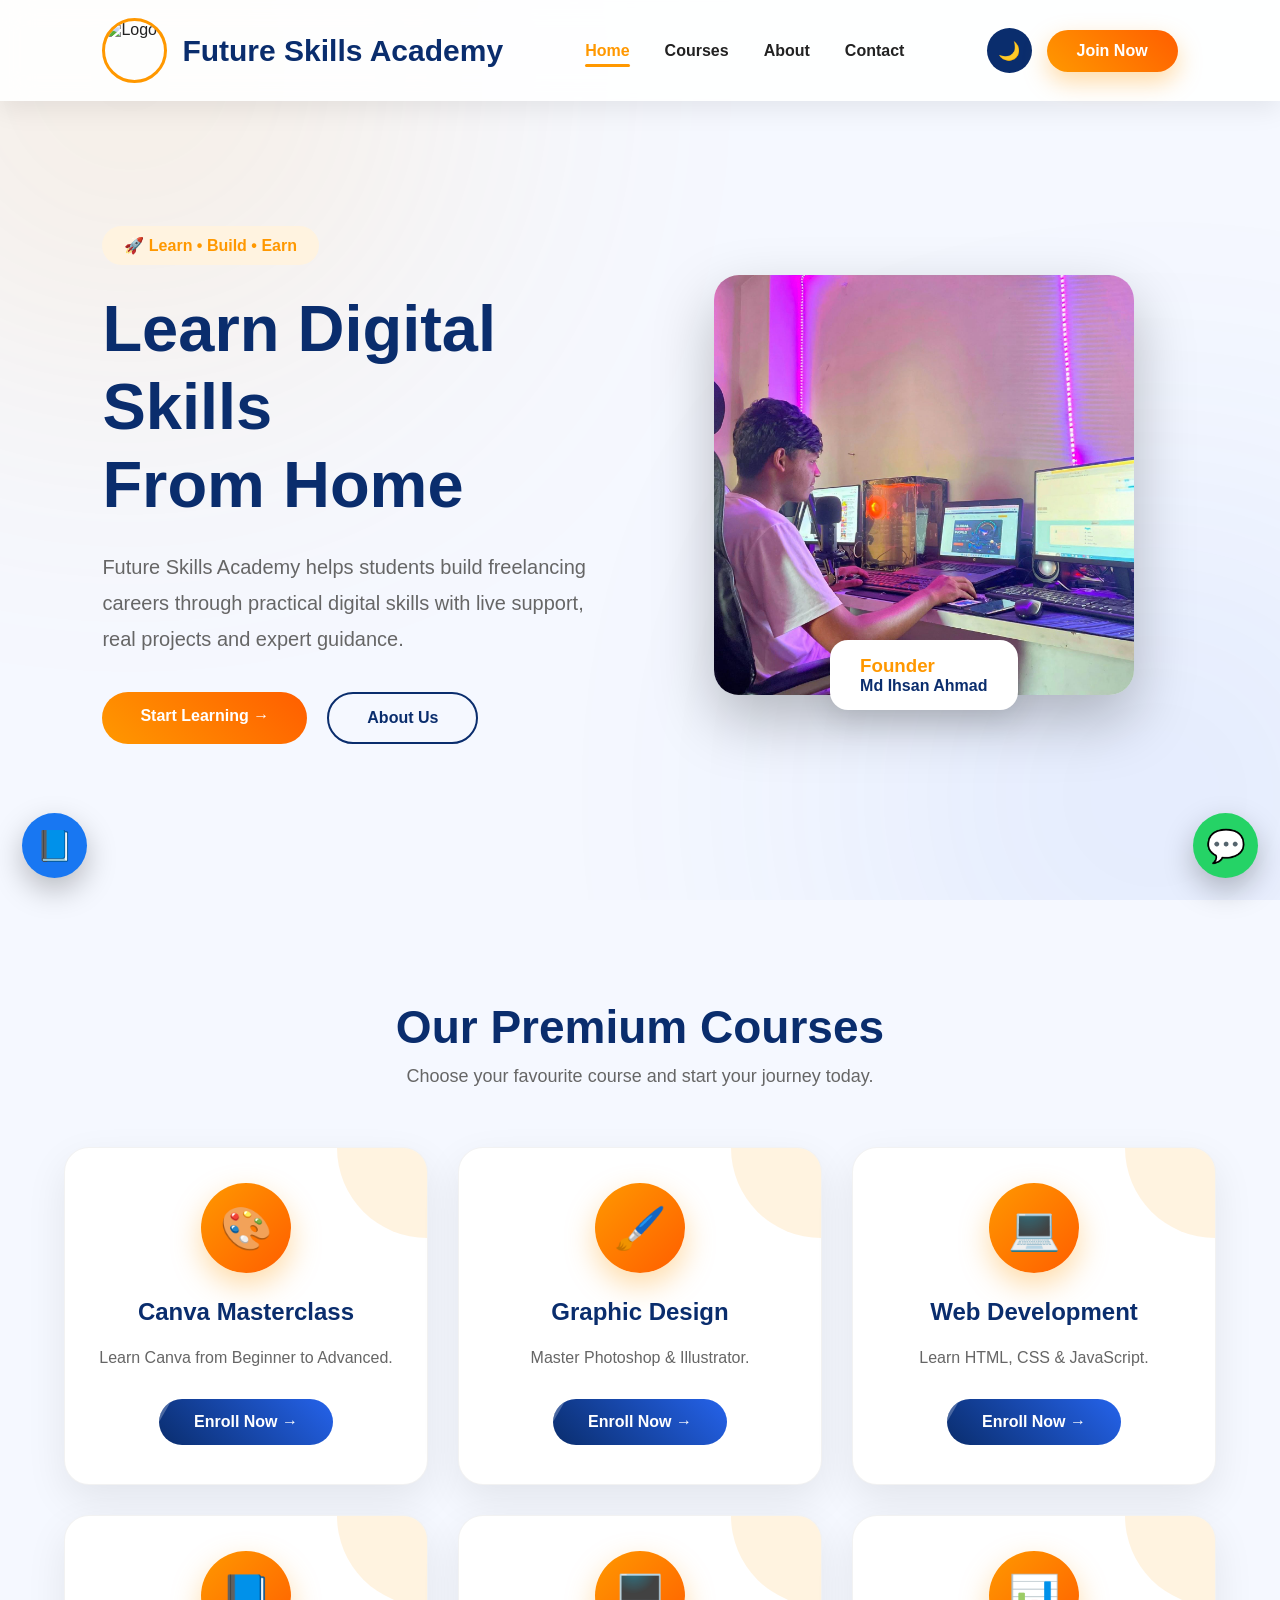
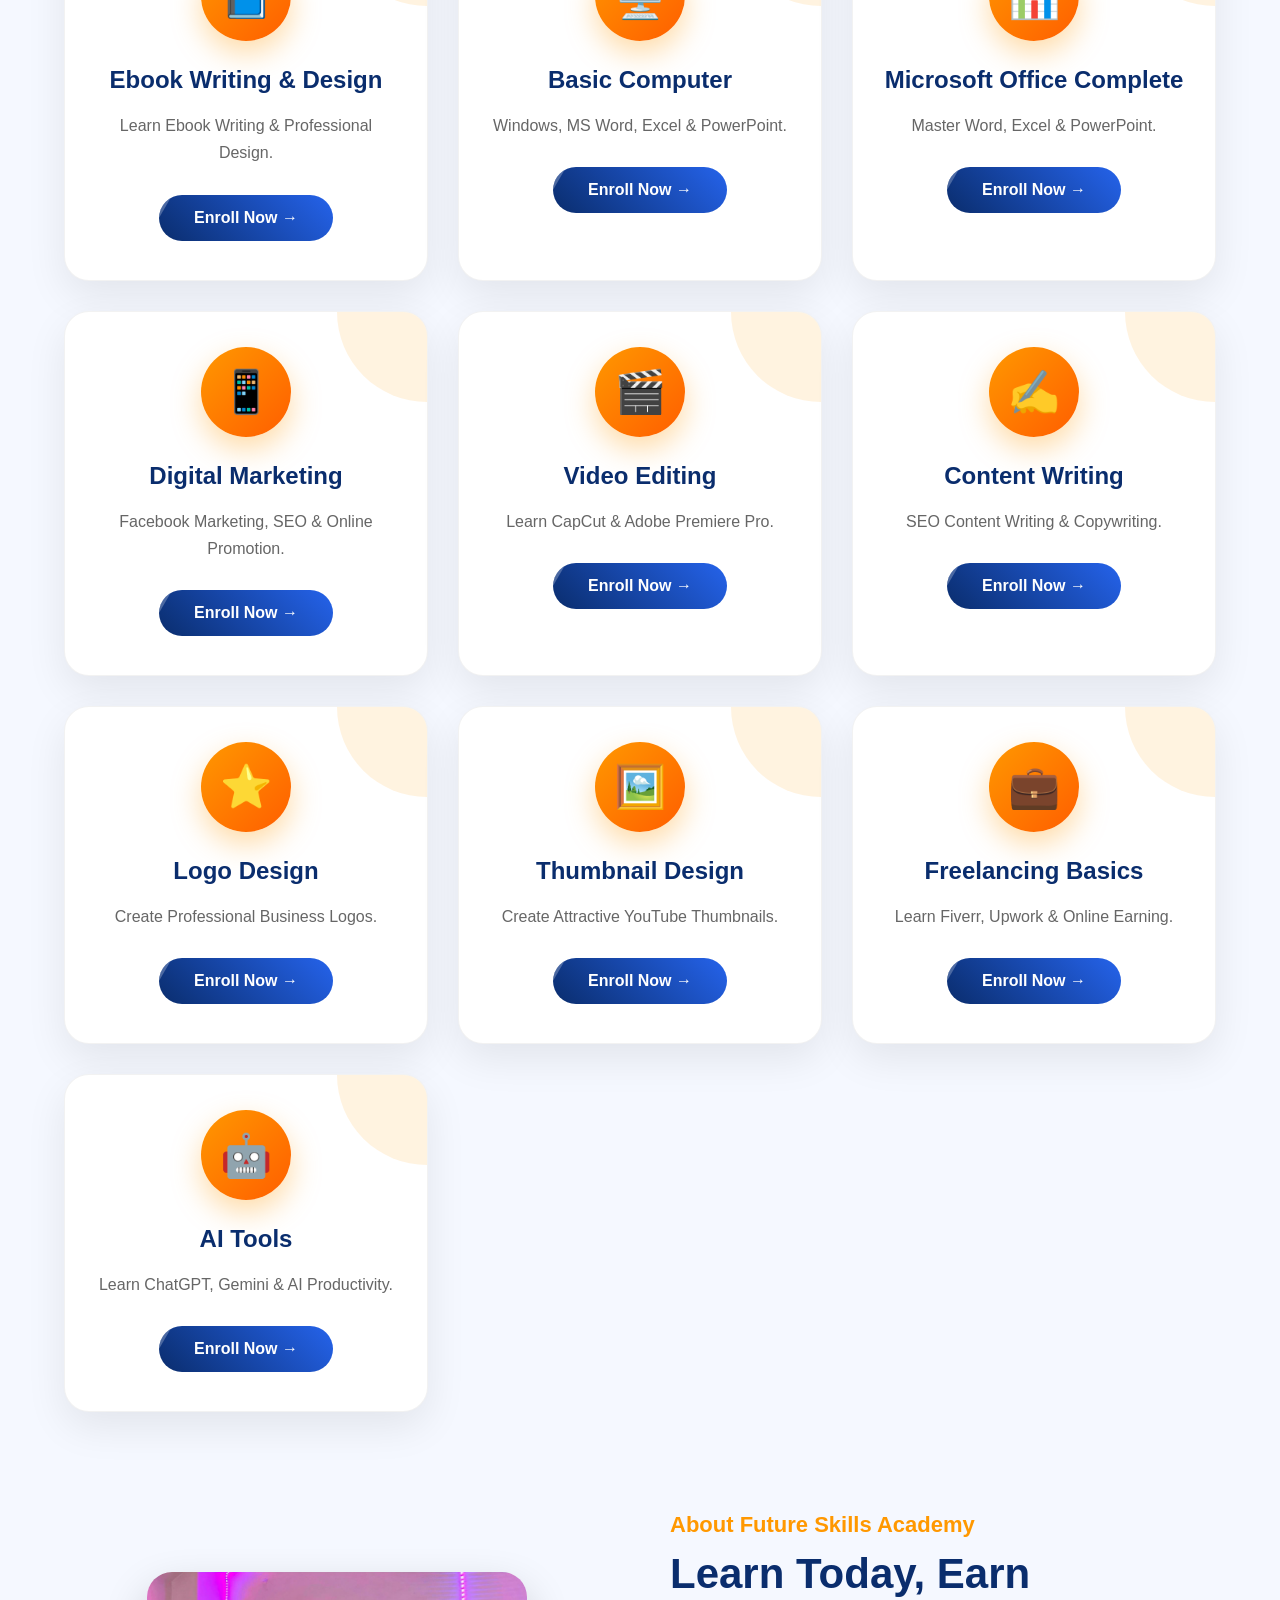
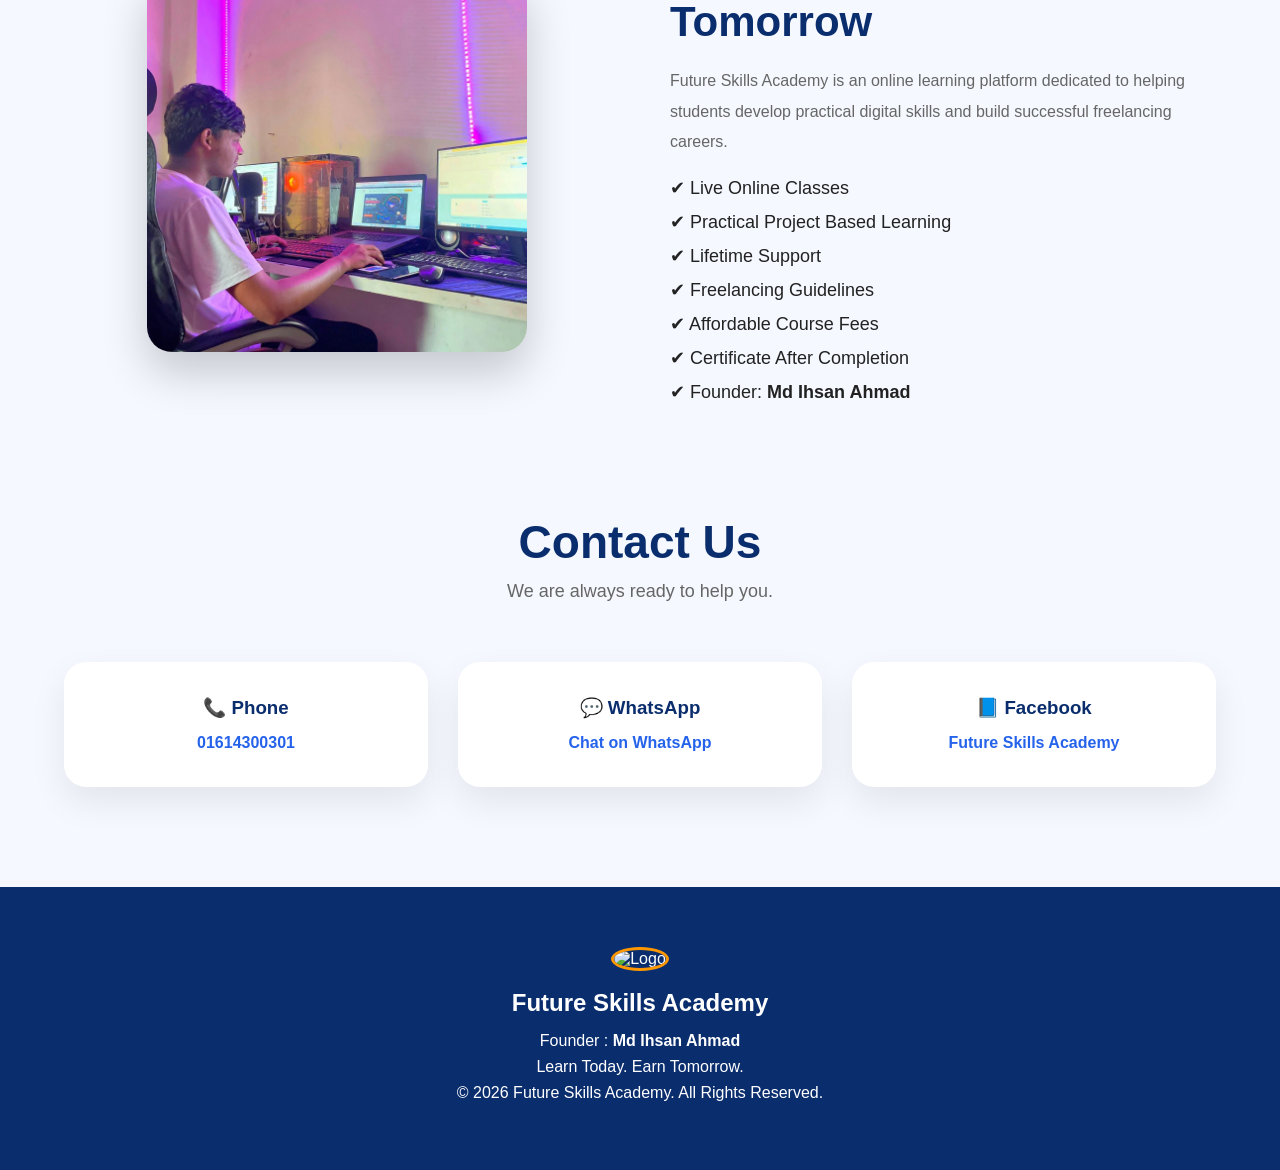
==== commit 20311c85: "Add files via upload" ====
--- a/index.html
+++ b/index.html
@@ -29,7 +29,7 @@
 
     <div class="logo">
 
-        <img src="images/logo.jpg" alt="Future Skills Academy Logo">
+        <img src="images/logo.png" alt="Logo">
         <h2>Future Skills Academy</h2>
 
     </div>
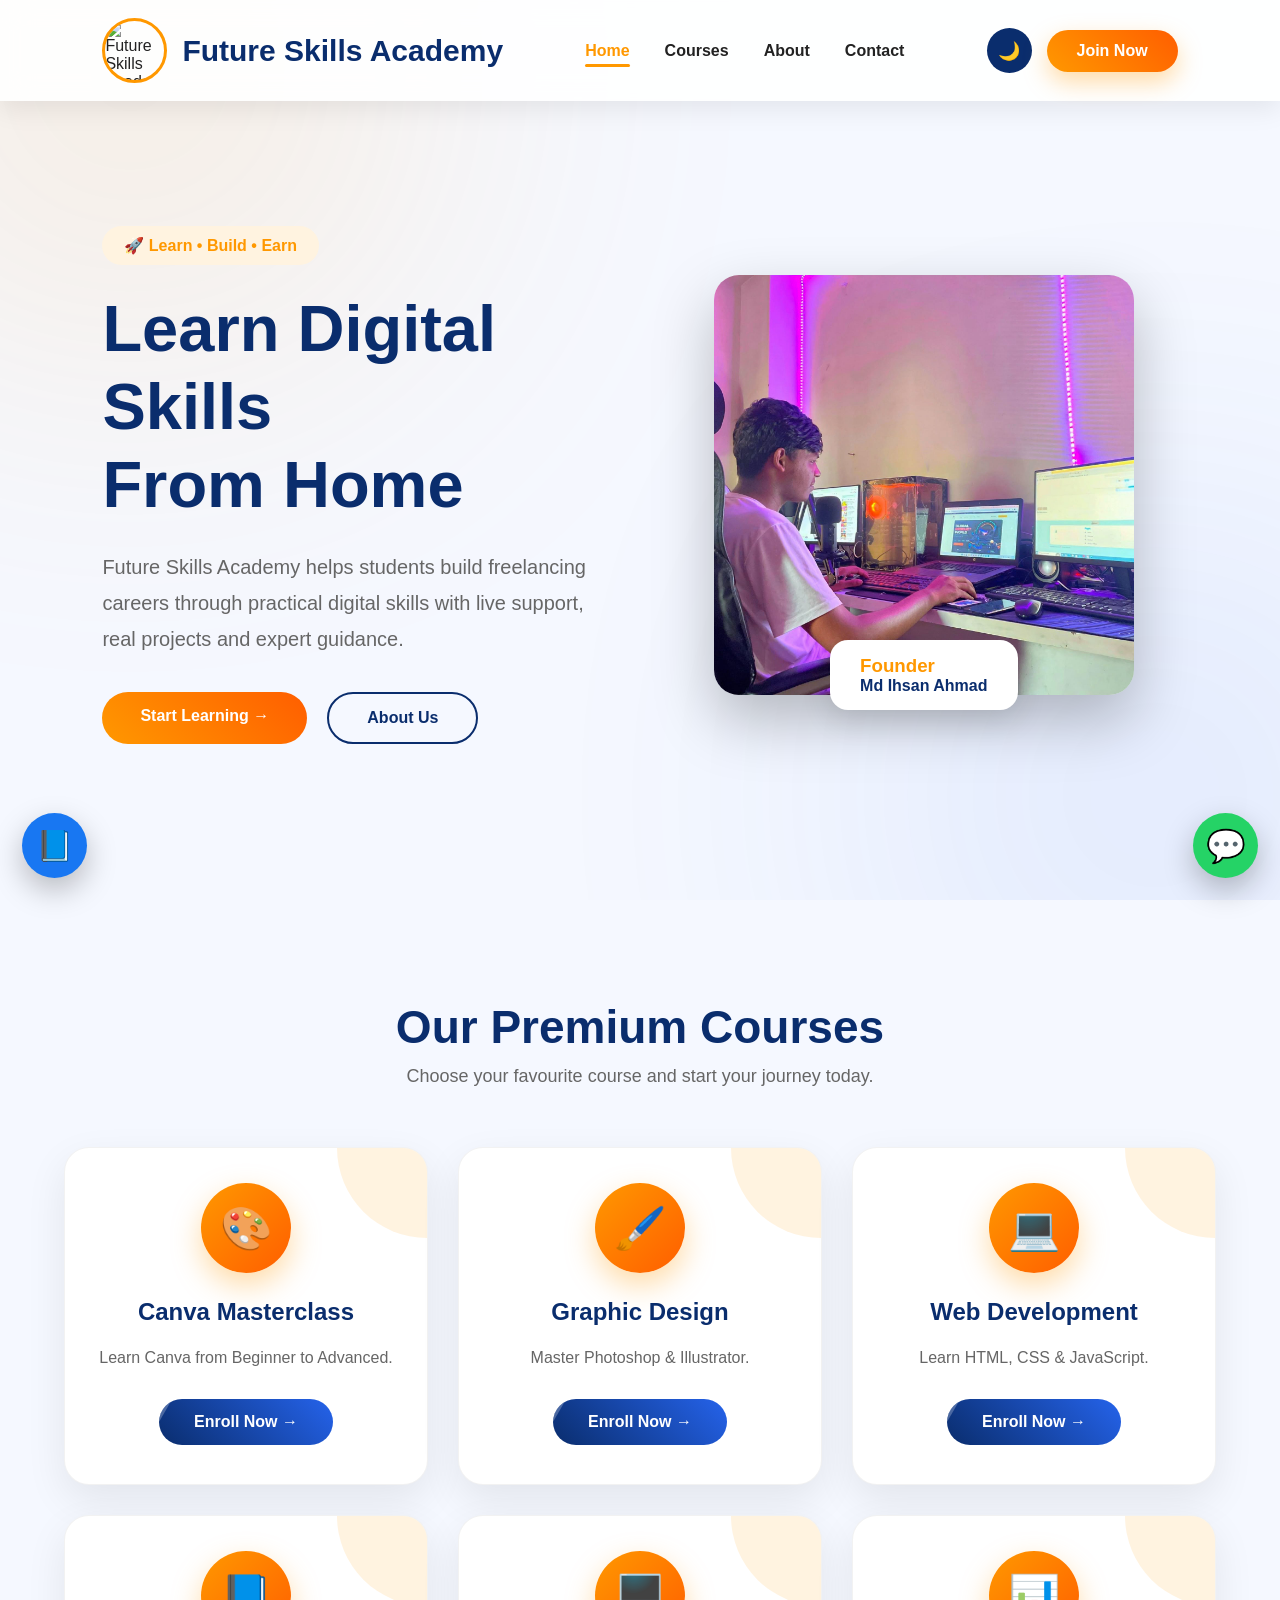
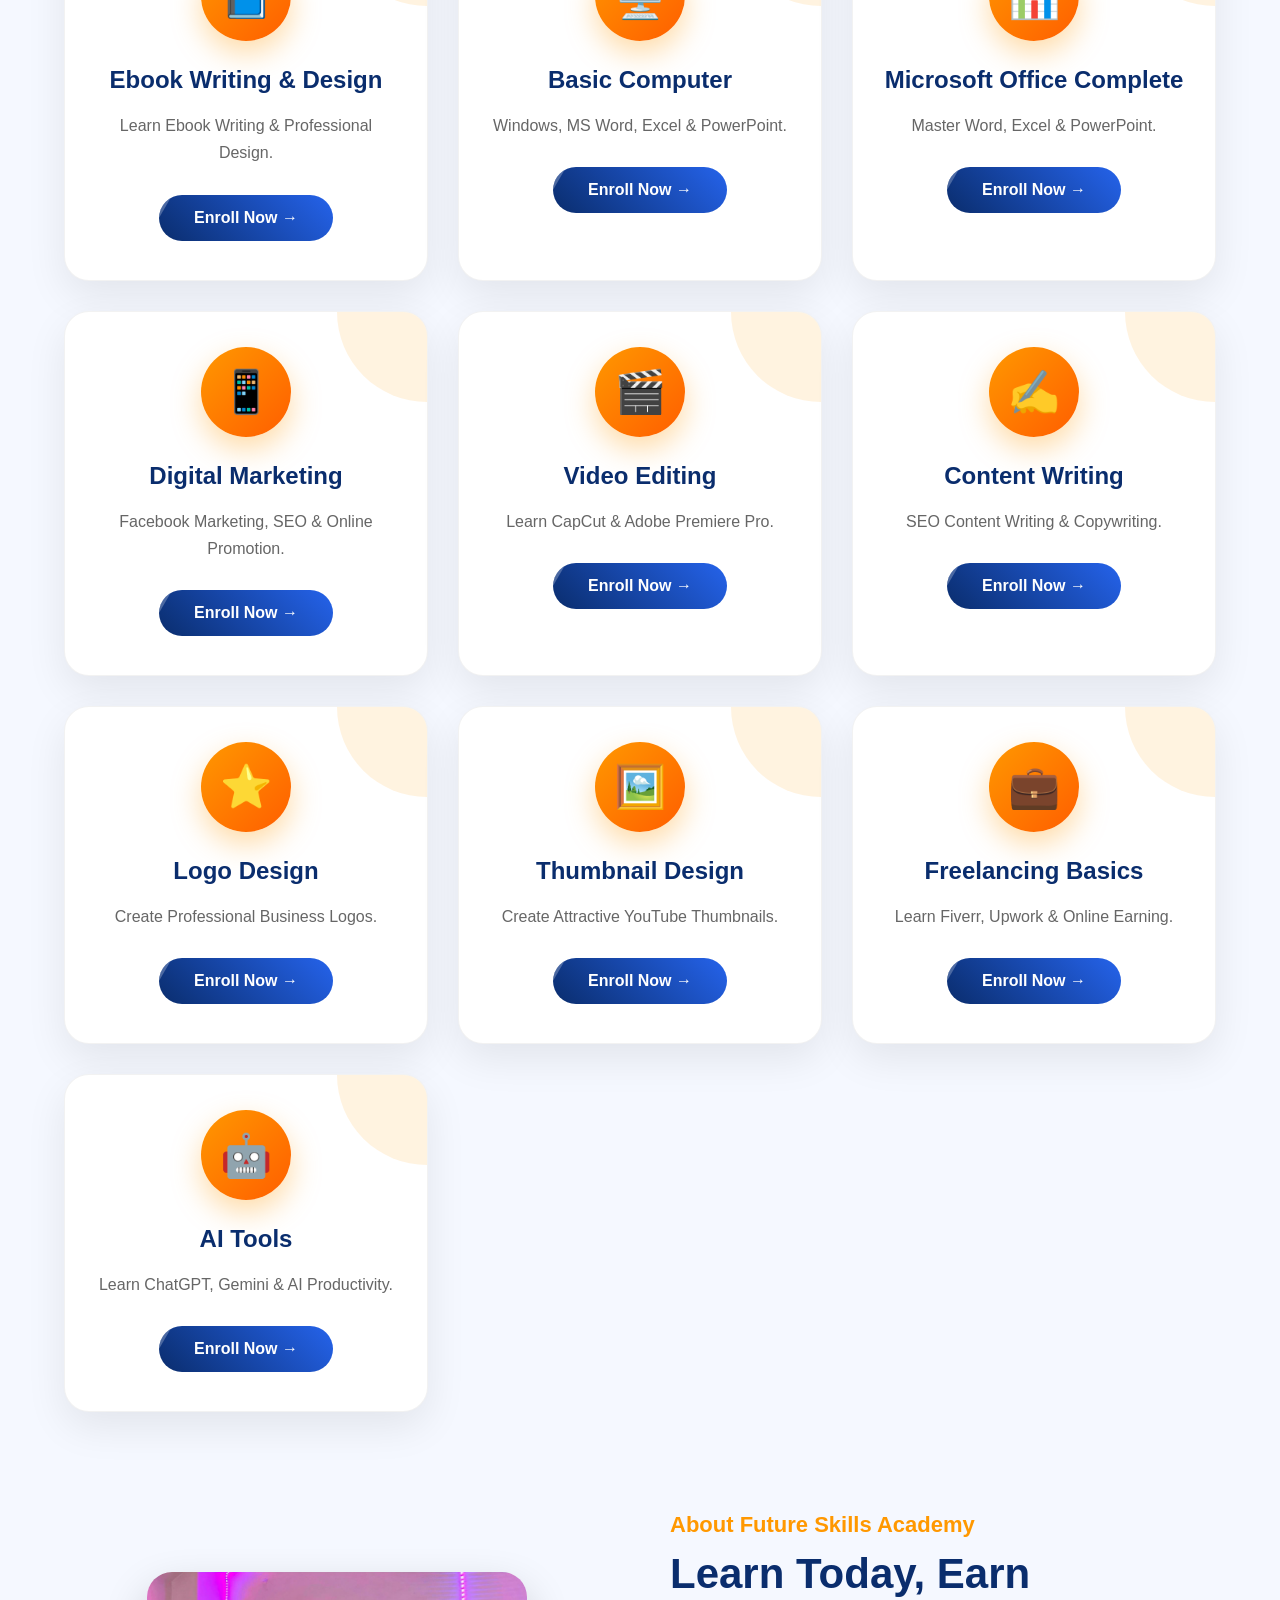
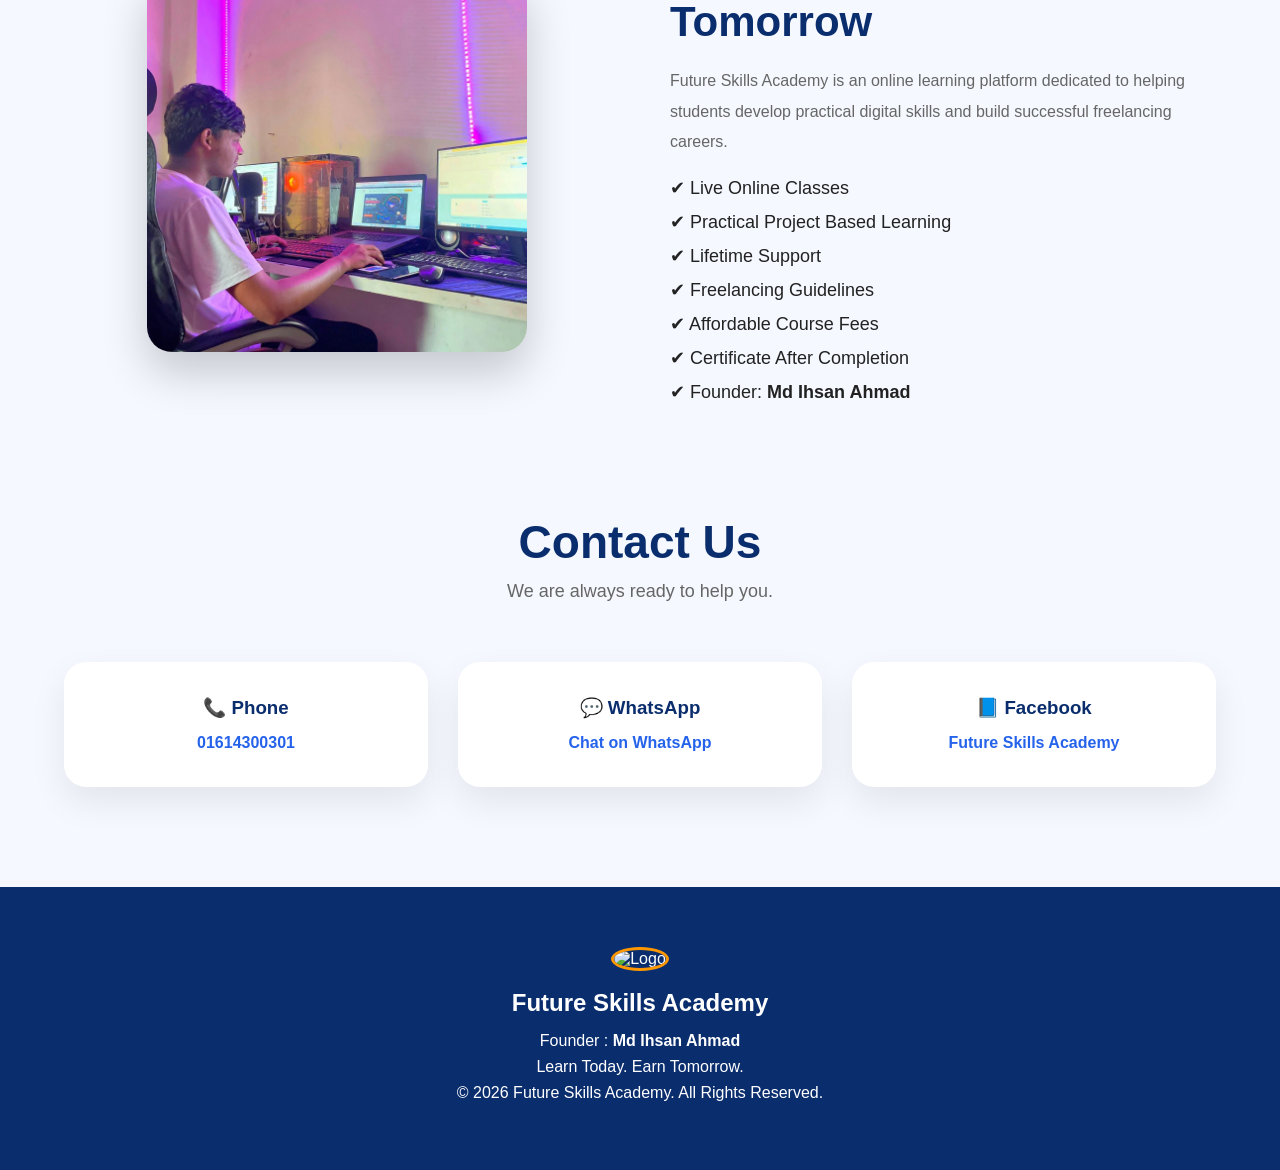
==== commit cda1840a: "Add files via upload" ====
--- a/index.html
+++ b/index.html
@@ -29,7 +29,7 @@
 
     <div class="logo">
 
-        <img src="images/logo.png" alt="Logo">
+        <img src="images/logo.png" alt="Future Skills Academy Logo">
         <h2>Future Skills Academy</h2>
 
     </div>
